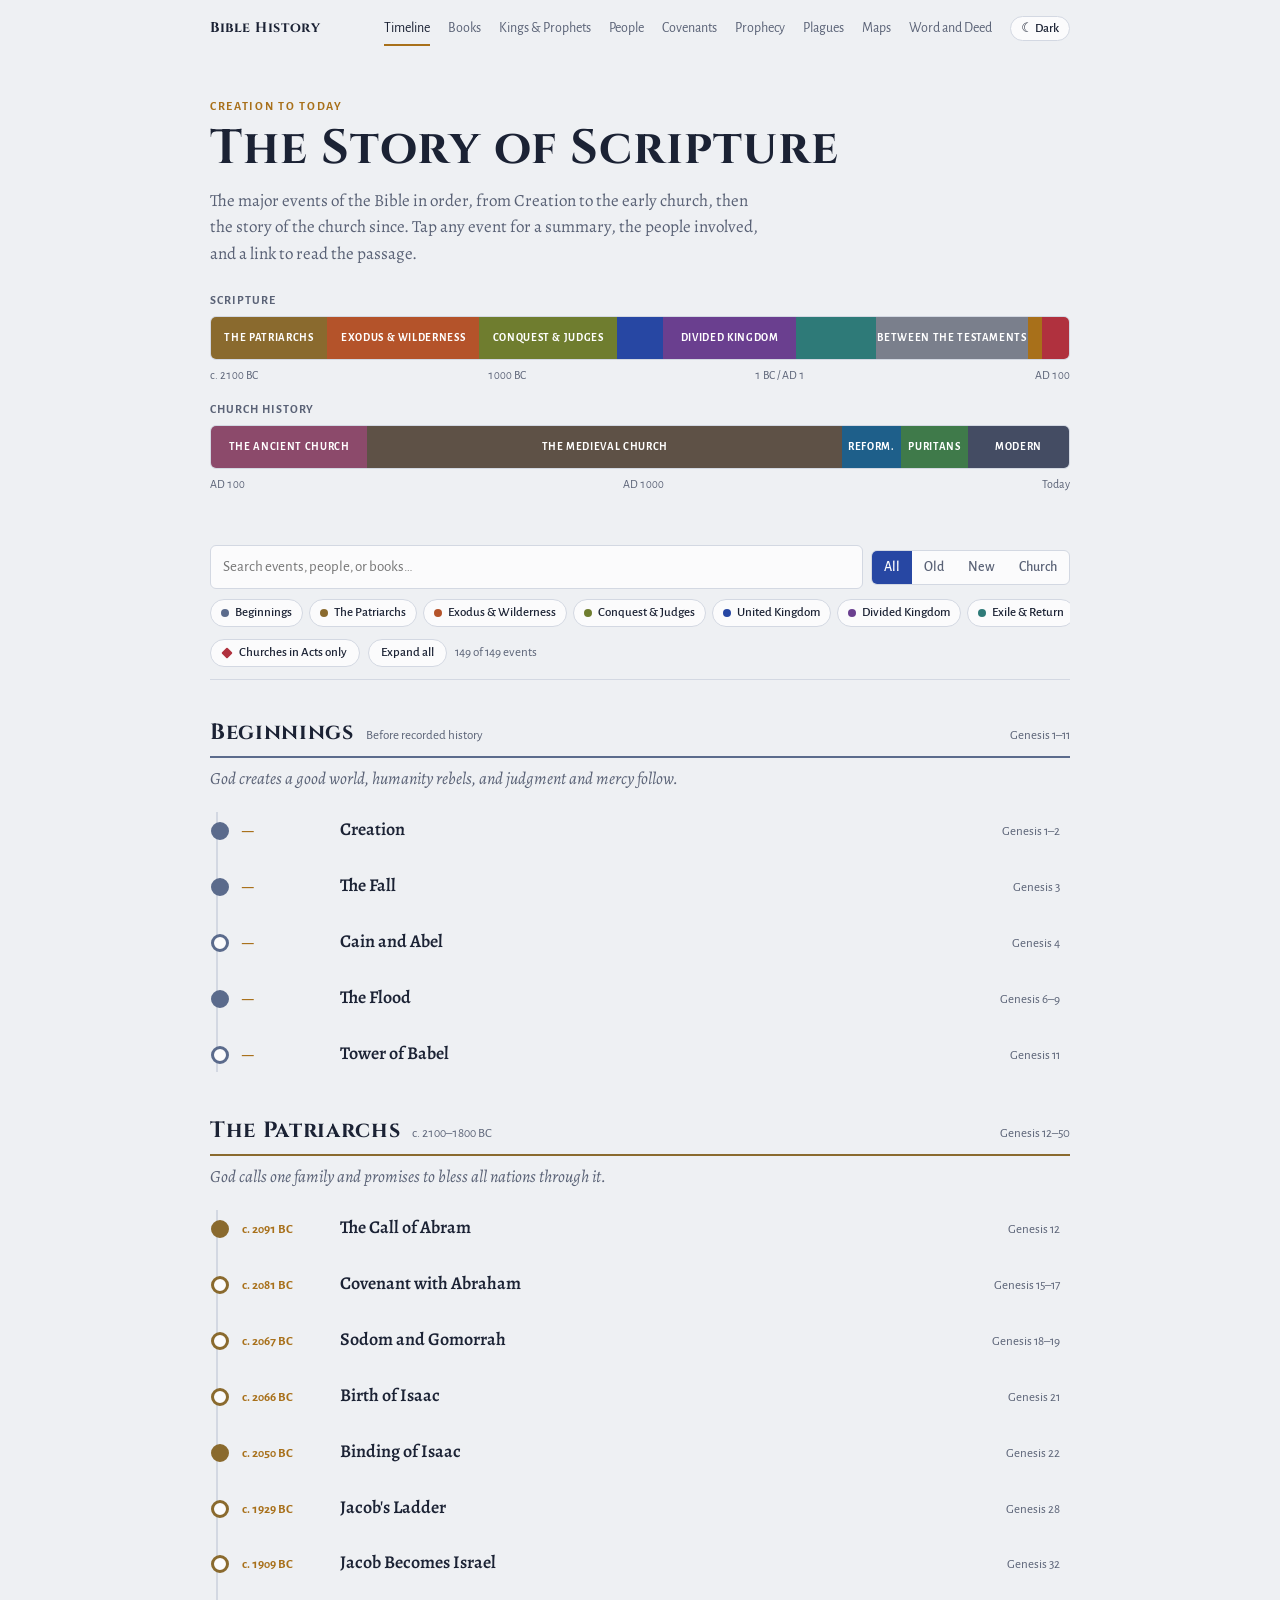
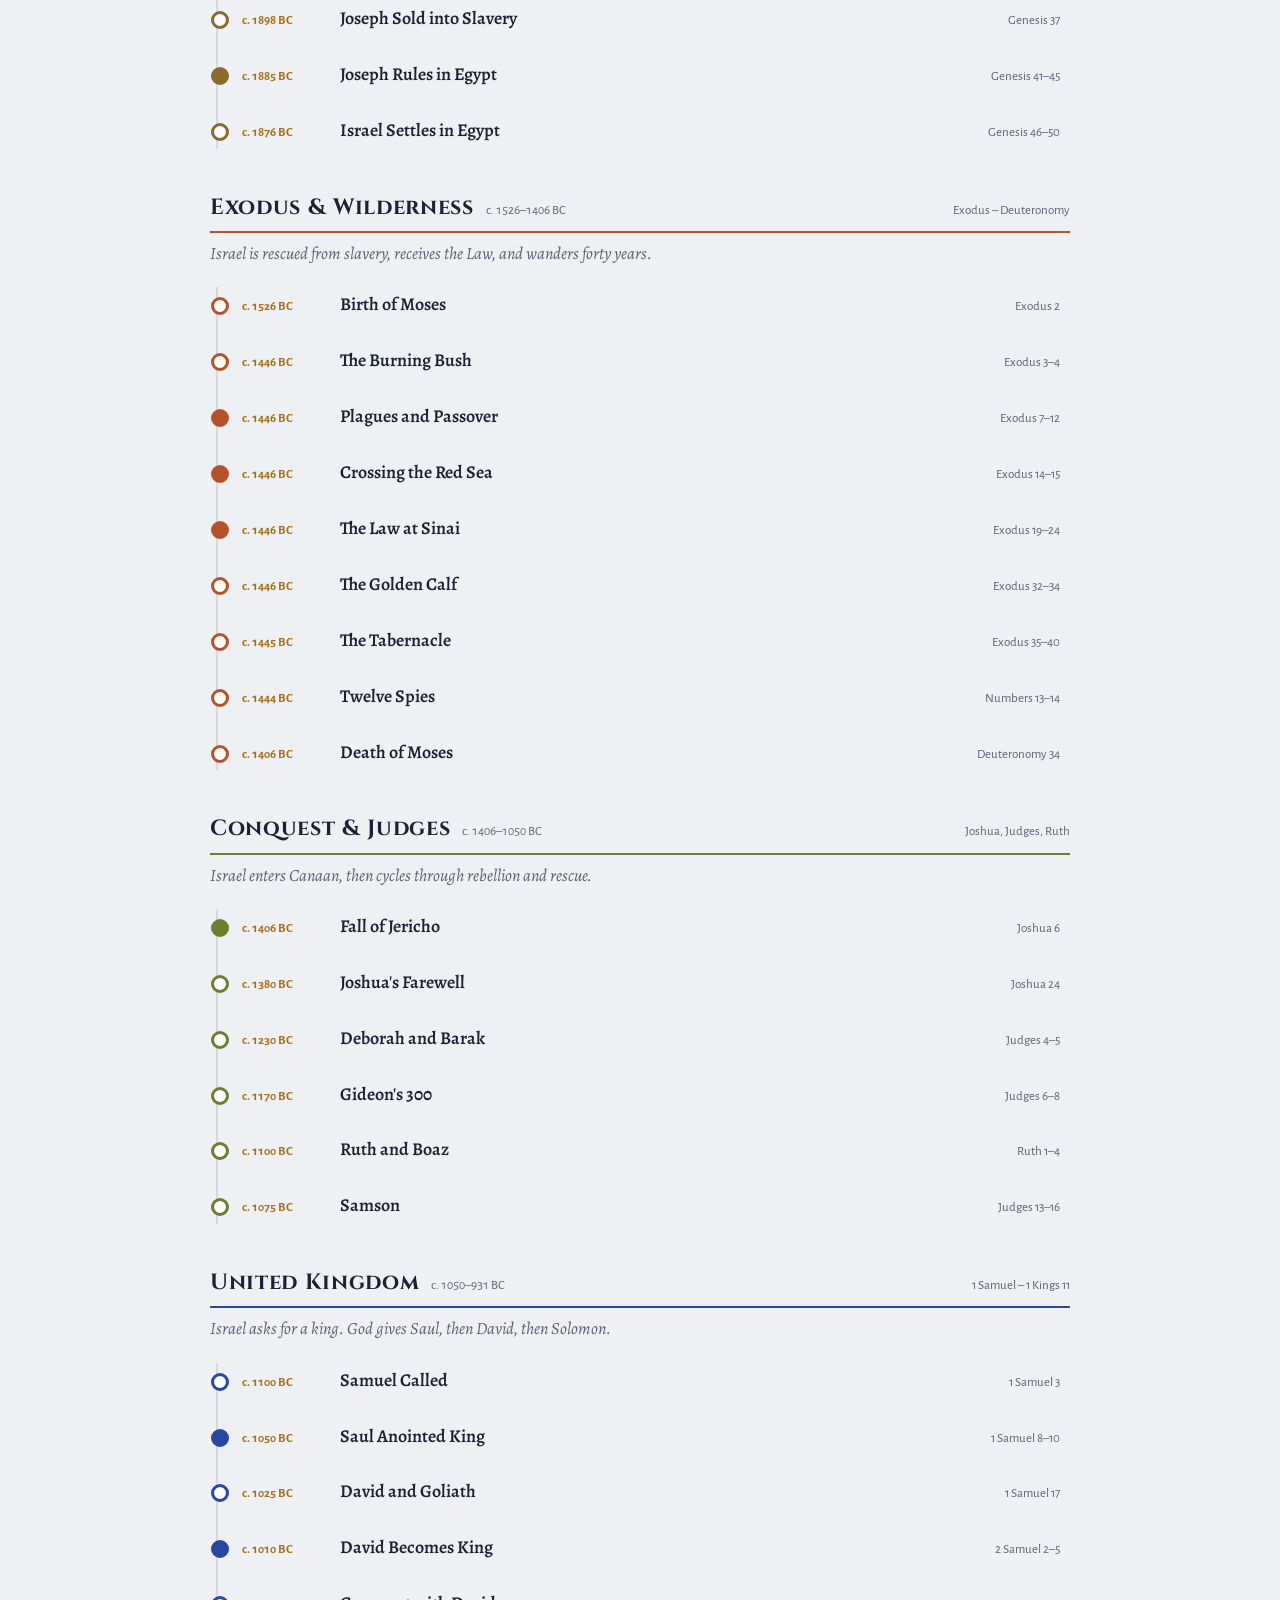
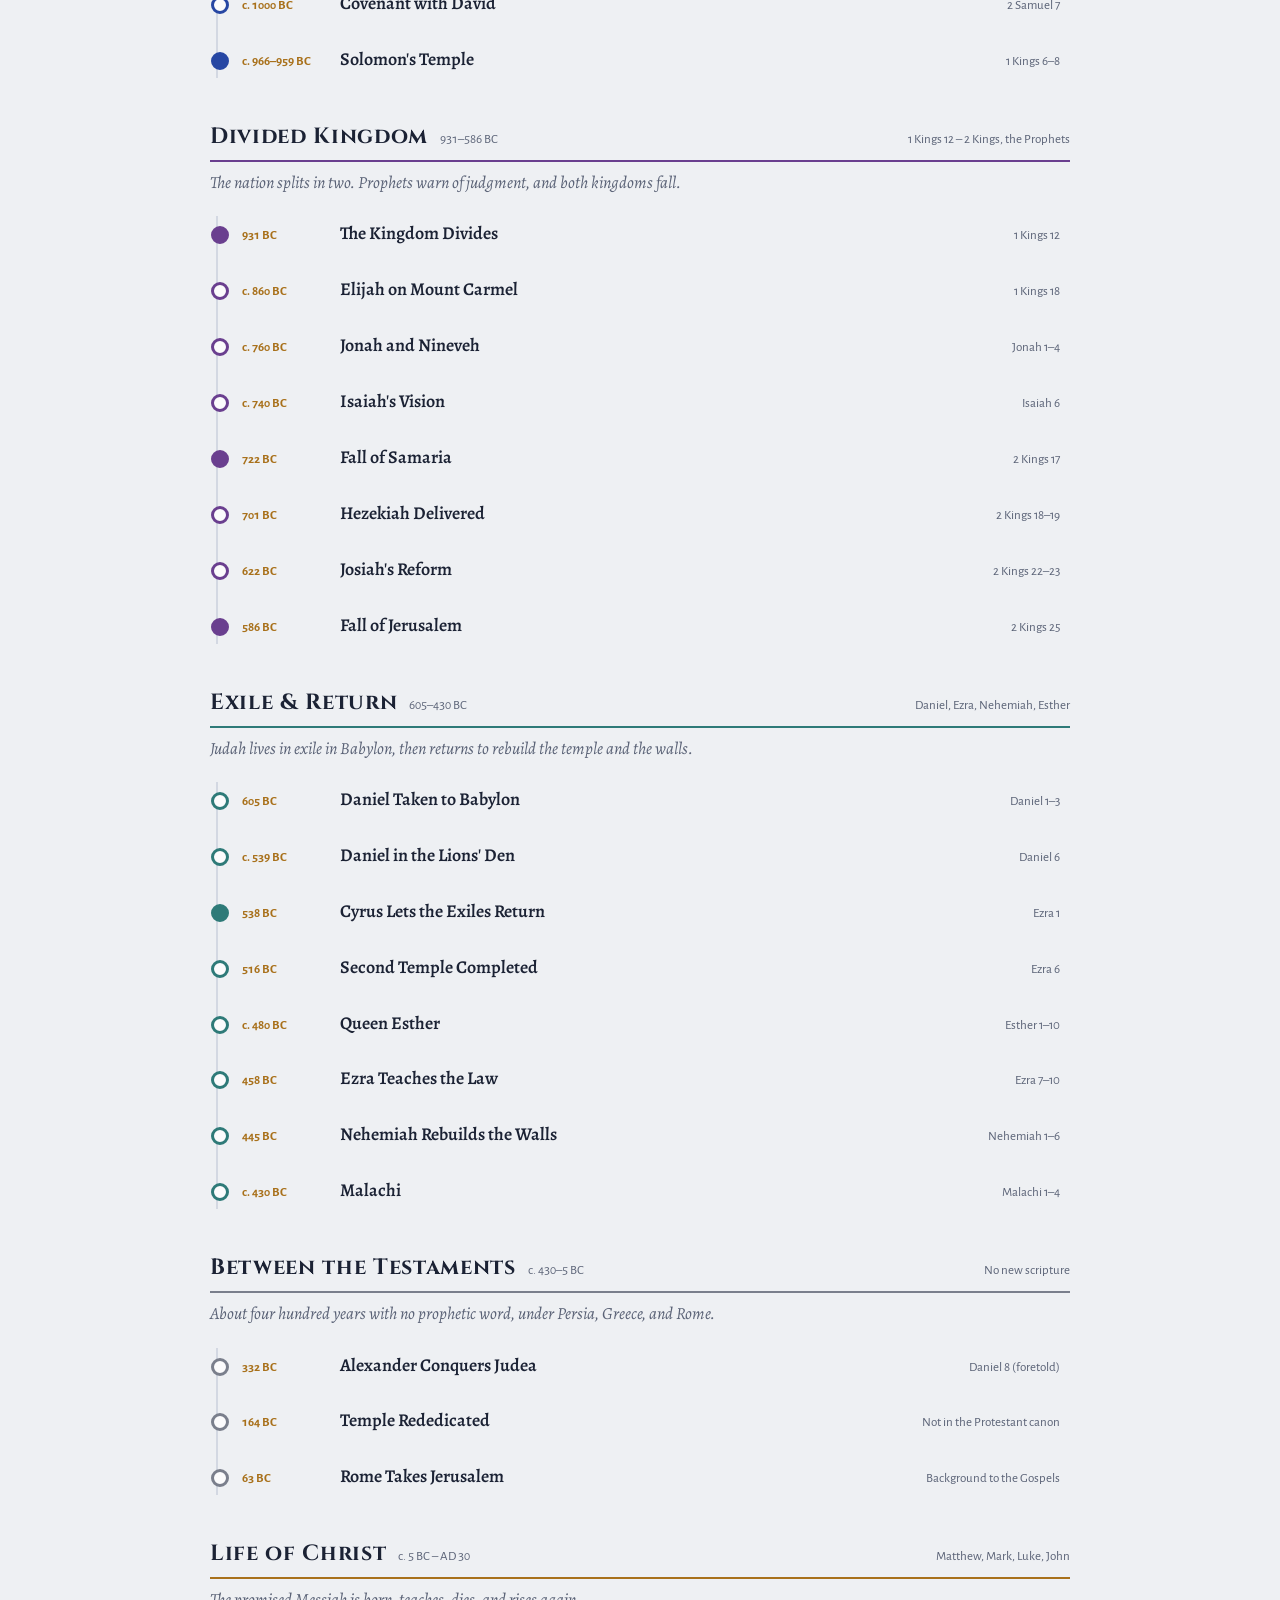
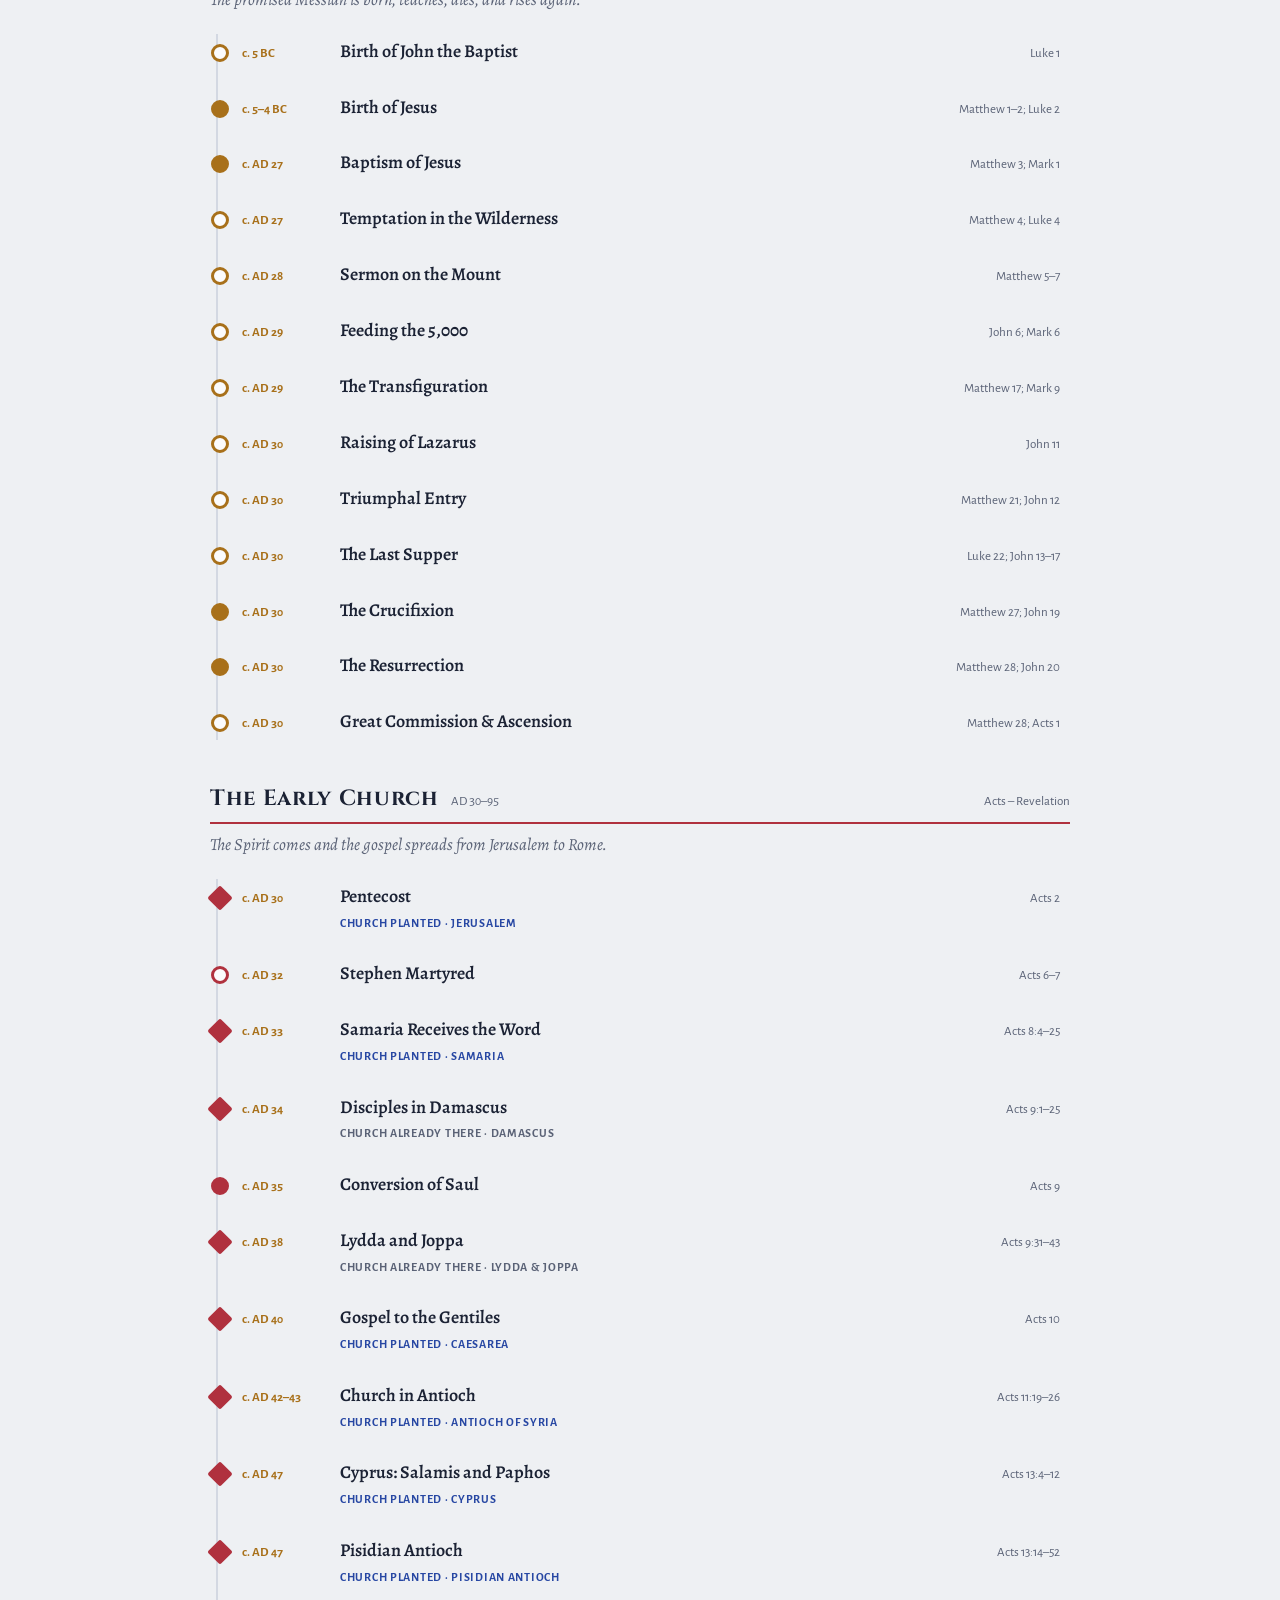
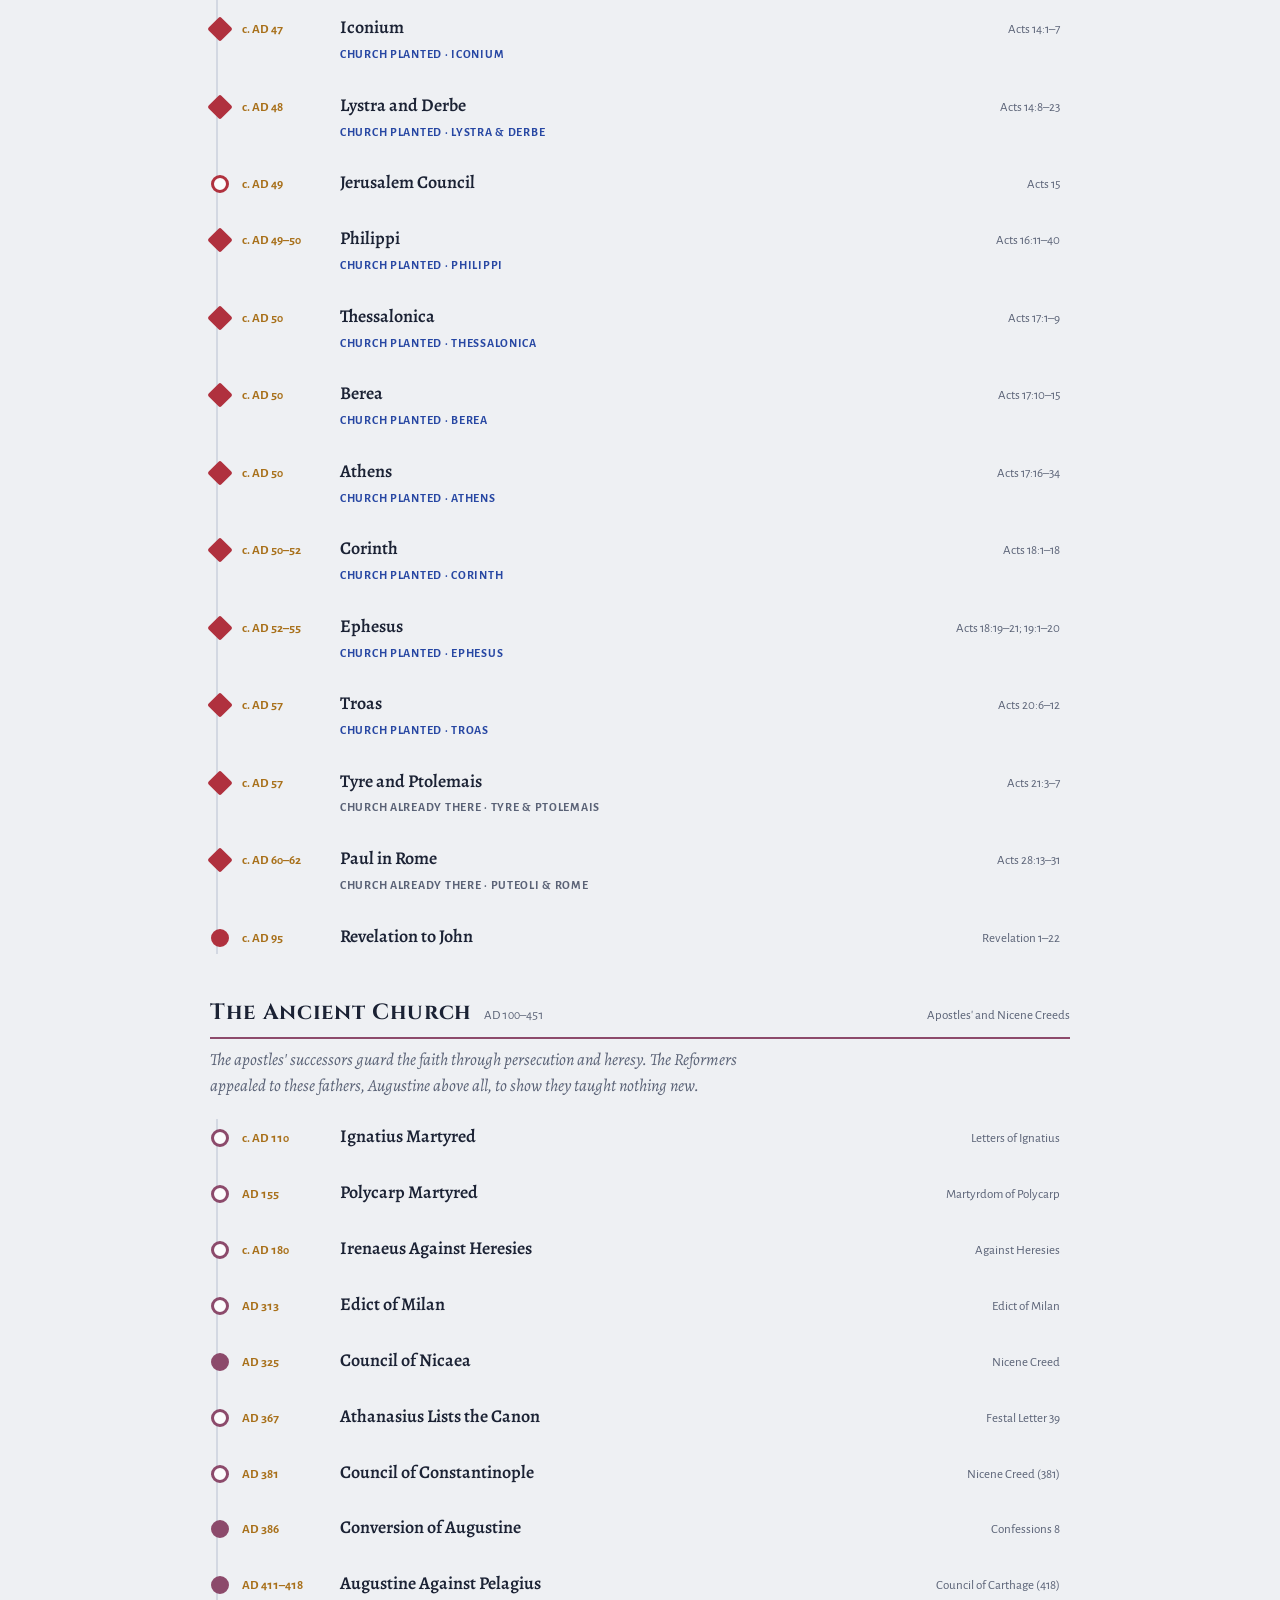
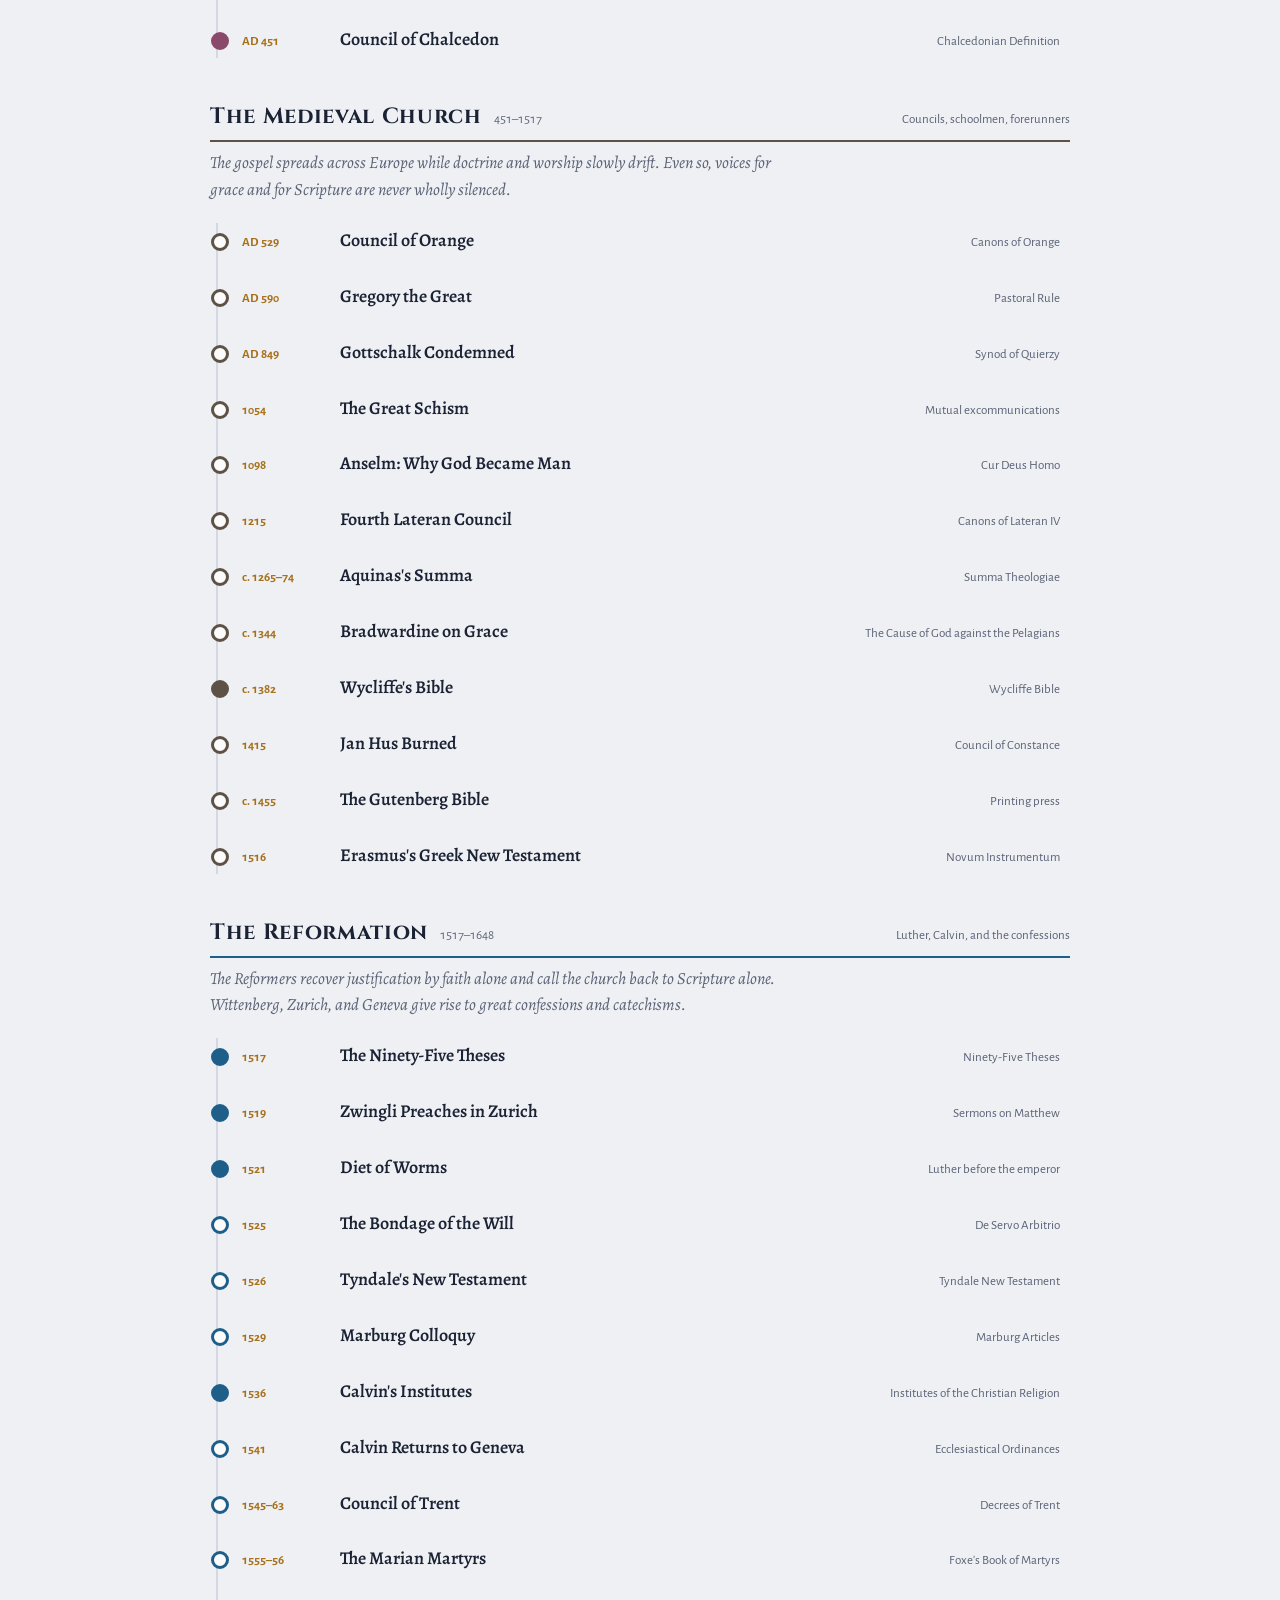
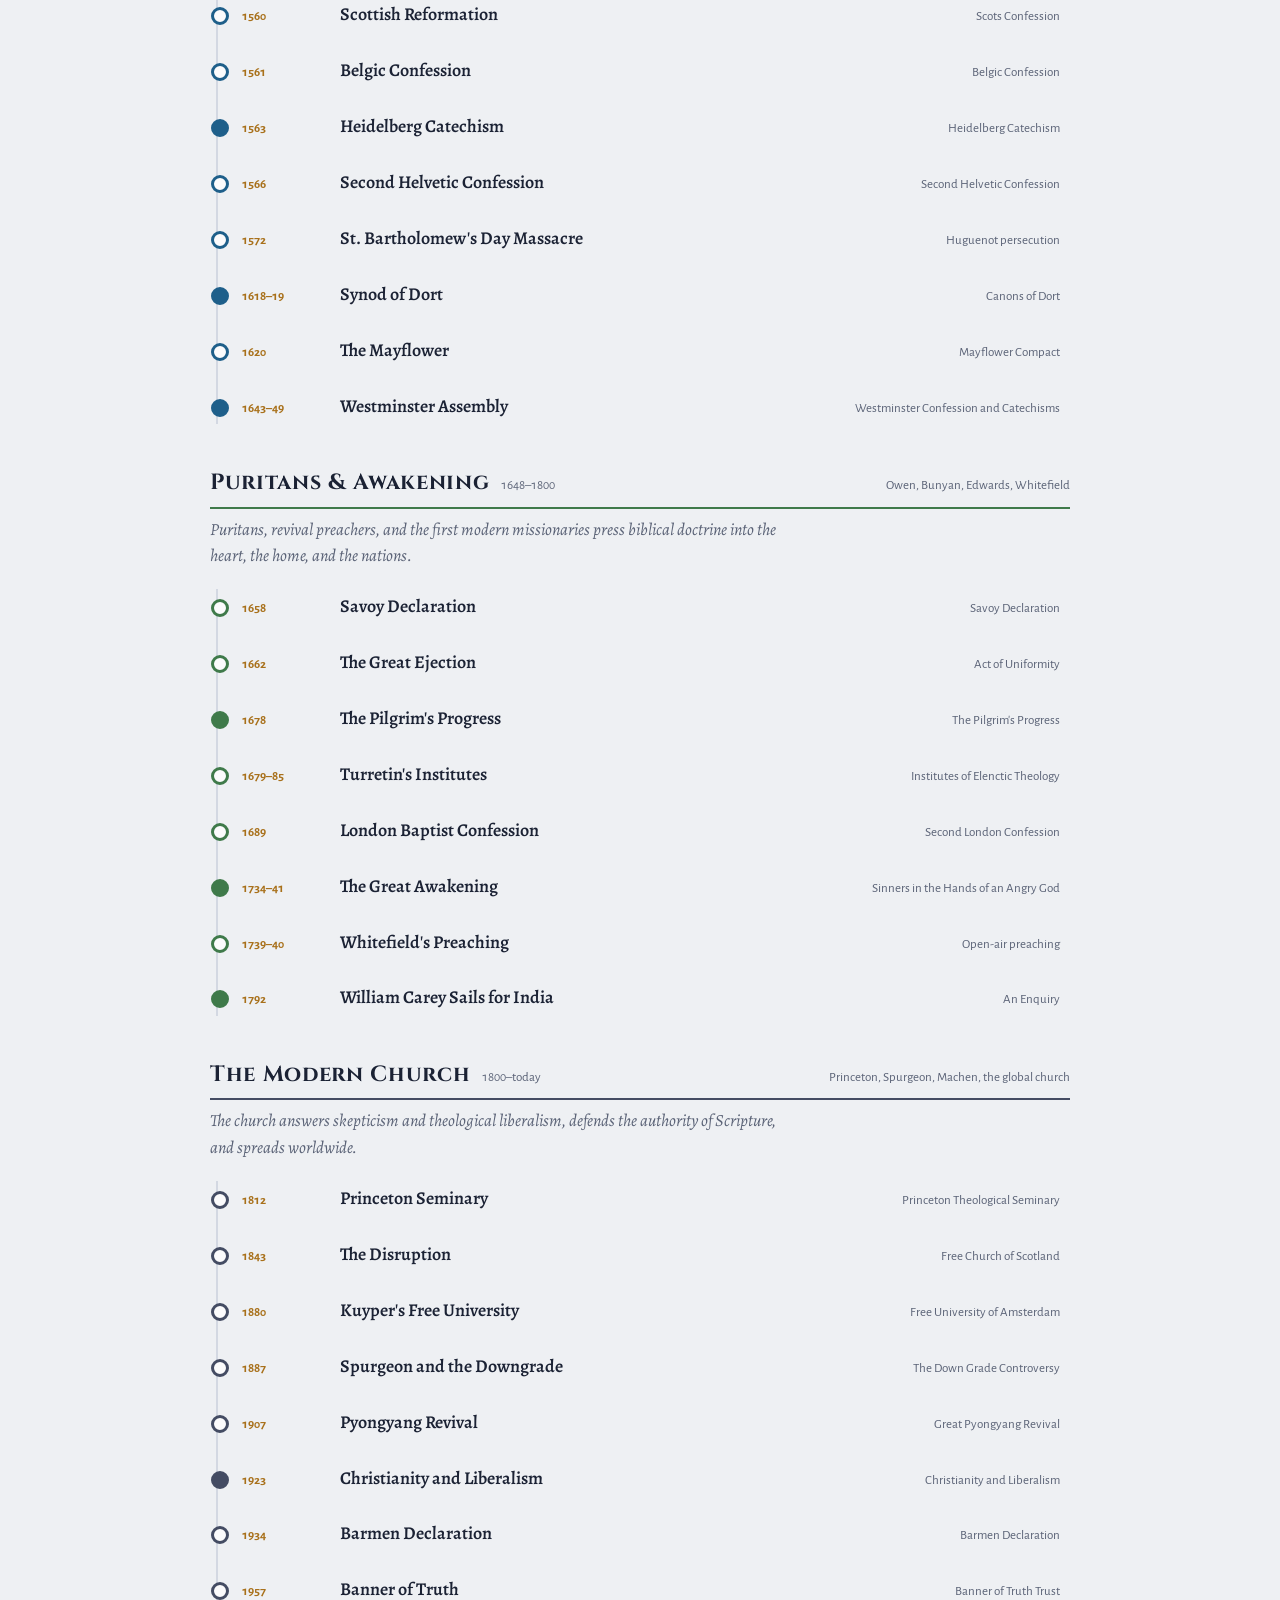
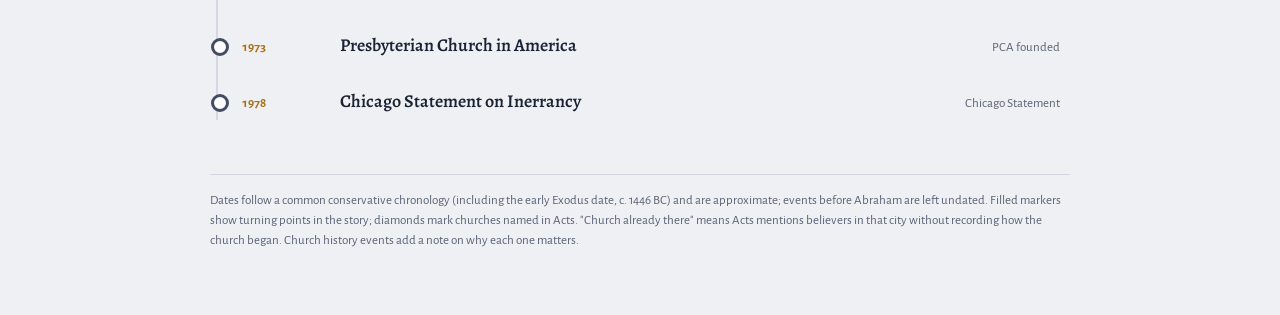
==== index.html @ 66c41532 "Add Plagues page The ten plagues of Egypt, with the sign of the staff before them and the sea after," ====
<!doctype html>
<html lang="en">
<head>
<meta charset="utf-8">
<meta name="viewport" content="width=device-width, initial-scale=1, viewport-fit=cover">
<style>html,body{margin:0}img{max-width:100%}[hidden]{display:none!important}</style>
<title>Bible Story Timeline</title>
<script>try{var t=localStorage.getItem("theme");if(t)document.documentElement.dataset.theme=t}catch(e){}</script>
<meta name="claude:viewport-fit-sides" content="cover">
<link rel="manifest" href="manifest.webmanifest">
<link rel="icon" href="favicon.svg" type="image/svg+xml">
<link rel="apple-touch-icon" href="icons/apple-touch-icon.png">
<meta name="theme-color" content="#eef0f3" media="(prefers-color-scheme: light)">
<meta name="theme-color" content="#10141f" media="(prefers-color-scheme: dark)">
<meta name="mobile-web-app-capable" content="yes">
<meta name="apple-mobile-web-app-capable" content="yes">
<meta name="apple-mobile-web-app-title" content="Bible History">
<script>if("serviceWorker" in navigator&&location.protocol.startsWith("http"))addEventListener("load",function(){navigator.serviceWorker.register("sw.js").catch(function(){})})</script>
<link rel="preconnect" href="https://fonts.googleapis.com">
<link rel="preconnect" href="https://fonts.gstatic.com" crossorigin>
<link rel="stylesheet" href="https://fonts.googleapis.com/css2?family=Cinzel:wght@500;700&family=Alegreya:ital,wght@0,400;0,600;1,400&family=Alegreya+Sans:wght@500;700&display=swap">
<style>
/* Layout: a single scripture "scroll" — era overview band on top, then a vertical spine of events grouped by era. Palette from illuminated manuscripts: lapis, ochre gold, vellum stone, ink. */
:root{
  --bg:#eef0f3; --surface:#fbfbfc; --ink:#1b2234; --muted:#5a6276; --line:#d3d8e2;
  --lapis:#2747a3; --lapis-soft:#dfe5f6; --ochre:#a8701a; --ochre-soft:#f5ead6;
  --display:"Cinzel","Trajan Pro",Georgia,serif;
  --body:"Alegreya",Georgia,"Times New Roman",serif;
  --ui:"Alegreya Sans","Segoe UI",system-ui,sans-serif;
}
@media (prefers-color-scheme:dark){:root:not([data-theme="light"]){
  --bg:#10141f; --surface:#181e2d; --ink:#e7e9f0; --muted:#9aa2b8; --line:#2c3449;
  --lapis:#8ea6f0; --lapis-soft:#22305a; --ochre:#e0ac55; --ochre-soft:#3a2d17; color-scheme:dark}}
:root[data-theme="dark"]{
  --bg:#10141f; --surface:#181e2d; --ink:#e7e9f0; --muted:#9aa2b8; --line:#2c3449;
  --lapis:#8ea6f0; --lapis-soft:#22305a; --ochre:#e0ac55; --ochre-soft:#3a2d17; color-scheme:dark}

*{box-sizing:border-box}
body{background:var(--bg);color:var(--ink);font-family:var(--body);font-size:17px;line-height:1.55;
  padding-left:max(16px,env(safe-area-inset-left,0px));padding-right:max(16px,env(safe-area-inset-right,0px));padding-block:0 64px}
.wrap{max-width:860px;margin:0 auto}
header{padding-block:40px 20px}
.eyebrow{font-family:var(--ui);font-size:12px;letter-spacing:.14em;text-transform:uppercase;color:var(--ochre);font-weight:700}
h1{font-family:var(--display);font-weight:700;font-size:clamp(30px,6vw,48px);line-height:1.1;margin:8px 0 12px;text-wrap:balance;letter-spacing:.02em}
.lede{color:var(--muted);max-width:62ch;margin:0}

/* overview band */
.overview{margin-top:24px}
.band{display:flex;height:44px;border-radius:6px;overflow:hidden;border:1px solid var(--line)}
.band button{border:0;padding:0;cursor:pointer;font-family:var(--ui);font-size:11px;font-weight:700;color:#fff;
  letter-spacing:.06em;text-transform:uppercase;white-space:nowrap;overflow:hidden;text-overflow:ellipsis;min-width:0;
  transition:filter .15s}
.band button:hover{filter:brightness(1.12)}
.band button:focus-visible{outline:3px solid var(--ochre);outline-offset:-3px}
.scale{display:flex;justify-content:space-between;font-family:var(--ui);font-size:12px;color:var(--muted);margin-top:6px;font-variant-numeric:tabular-nums}

/* controls */
.controls{position:sticky;top:calc(env(safe-area-inset-top,0px) + var(--navh,0px));z-index:5;background:var(--bg);padding-block:14px 12px;margin-top:18px;
  border-bottom:1px solid var(--line);display:flex;flex-direction:column;gap:10px}
body::before{content:"";position:fixed;inset:0 0 auto;height:env(safe-area-inset-top,0px);z-index:10;background:var(--bg)}
.row{display:flex;gap:8px;flex-wrap:wrap;align-items:center}
.search{flex:1 1 220px;min-width:0;font:inherit;font-family:var(--ui);font-size:15px;padding:9px 12px;border-radius:6px;
  border:1px solid var(--line);background:var(--surface);color:var(--ink)}
.search:focus-visible{outline:2px solid var(--lapis);outline-offset:1px}
.seg{display:flex;border:1px solid var(--line);border-radius:6px;overflow:hidden;background:var(--surface)}
.seg button{font-family:var(--ui);font-size:14px;font-weight:500;border:0;background:none;color:var(--muted);padding:8px 12px;cursor:pointer}
.seg button[aria-pressed="true"]{background:var(--lapis);color:var(--surface)}
.seg button:focus-visible{outline:2px solid var(--ochre);outline-offset:-2px}
.chips{display:flex;gap:6px;overflow-x:auto;padding-bottom:2px;scrollbar-width:thin}
.chip{flex:none;font-family:var(--ui);font-size:13px;font-weight:500;border:1px solid var(--line);background:var(--surface);color:var(--ink);
  padding:5px 10px;border-radius:999px;cursor:pointer;display:flex;gap:6px;align-items:center}
.chip .dot{width:8px;height:8px;border-radius:50%}
.chip[aria-pressed="true"]{border-color:var(--ink);background:var(--ink);color:var(--surface)}
.chip:focus-visible{outline:2px solid var(--ochre);outline-offset:2px}
.count{font-family:var(--ui);font-size:13px;color:var(--muted)}

/* timeline */
.era{margin-top:36px;scroll-margin-top:calc(170px + var(--navh,0px))}
.era-head{display:flex;gap:12px;align-items:baseline;flex-wrap:wrap;border-bottom:2px solid var(--era);padding-bottom:6px}
.era-head h2{font-family:var(--display);font-size:22px;margin:0;letter-spacing:.03em;color:var(--ink)}
.era-head .span{font-family:var(--ui);font-size:13px;color:var(--muted);font-variant-numeric:tabular-nums}
.era-head .books{font-family:var(--ui);font-size:13px;color:var(--muted);margin-left:auto}
.era-intro{color:var(--muted);font-style:italic;margin:8px 0 0;max-width:65ch}
ol.events{list-style:none;margin:14px 0 0;padding:0 0 0 22px;position:relative}
ol.events::before{content:"";position:absolute;left:6px;top:6px;bottom:6px;width:2px;background:var(--line)}
.ev{position:relative;margin-bottom:8px}
.ev::before{content:"";position:absolute;left:-21px;top:16px;width:12px;height:12px;border-radius:50%;background:var(--surface);border:3px solid var(--era)}
.ev.key::before{background:var(--era)}
.ev button.head{width:100%;text-align:left;display:grid;grid-template-columns:86px 1fr auto;gap:12px;align-items:baseline;
  background:none;border:0;padding:10px 10px;border-radius:6px;cursor:pointer;color:var(--ink);font:inherit}
.ev button.head:hover{background:var(--surface)}
.ev button.head:focus-visible{outline:2px solid var(--lapis)}
.date{font-family:var(--ui);font-size:13px;font-weight:700;color:var(--ochre);font-variant-numeric:tabular-nums;white-space:nowrap}
.title{font-weight:600;font-size:18px;min-width:0}
.ref{font-family:var(--ui);font-size:13px;color:var(--muted);white-space:nowrap}
.ev.open button.head{background:var(--surface)}
.detail{background:var(--surface);border-radius:0 0 6px 6px;padding:0 14px 14px 108px;margin-top:-6px}
.detail p{margin:0 0 10px;max-width:62ch}
.people{display:flex;flex-wrap:wrap;gap:6px;margin-bottom:10px}
.people span{font-family:var(--ui);font-size:12px;background:var(--lapis-soft);color:var(--ink);padding:2px 8px;border-radius:4px}
.detail a{font-family:var(--ui);font-size:14px;font-weight:700;color:var(--lapis);text-decoration:none}
.detail a:hover{text-decoration:underline}
.empty{margin-top:40px;color:var(--muted);text-align:center}
footer{margin-top:48px;font-family:var(--ui);font-size:13px;color:var(--muted);border-top:1px solid var(--line);padding-top:16px}
.ev.is-church::before{border-radius:2px;transform:rotate(45deg);background:var(--era)}
.plant{display:block;margin-top:3px;font-family:var(--ui);font-size:12px;font-weight:700;letter-spacing:.06em;text-transform:uppercase;color:var(--lapis)}
.plant.existing{color:var(--muted)}
.toggle{font-family:var(--ui);font-size:13px;font-weight:500;border:1px solid var(--line);background:var(--surface);color:var(--ink);
  padding:5px 12px;border-radius:999px;cursor:pointer;display:flex;gap:8px;align-items:center}
.toggle .diamond{width:8px;height:8px;background:#b0313e;transform:rotate(45deg);border-radius:1px}
.toggle[aria-pressed="true"]{background:var(--ink);color:var(--surface);border-color:var(--ink)}
.toggle:focus-visible{outline:2px solid var(--ochre);outline-offset:2px}
.sitenav{display:flex;flex-wrap:wrap;gap:4px 18px;align-items:baseline;padding-block:14px 0;font-family:var(--ui);font-size:14px}
.sitenav .home{font-family:var(--display);font-weight:700;letter-spacing:.04em;color:var(--ink);margin-right:auto}
.sitenav a{color:var(--muted);text-decoration:none;padding:4px 0;border-bottom:2px solid transparent}
.sitenav a:hover{color:var(--ink)}
.sitenav a[aria-current="page"]{color:var(--ink);border-bottom-color:var(--ochre)}
.sitenav{position:sticky;top:env(safe-area-inset-top,0px);z-index:8;background:var(--bg);padding-bottom:10px;border-bottom:1px solid transparent;transition:border-color .15s}
.sitenav.stuck{border-bottom-color:var(--line)}
.sitenav .ns{display:none}
.sitenav.fade{-webkit-mask-image:linear-gradient(90deg,#000 calc(100% - 36px),transparent);mask-image:linear-gradient(90deg,#000 calc(100% - 36px),transparent)}
@media (max-width:560px){
  /* Phones: site name, a Menu button that opens every page, and the theme toggle */
  .sitenav{flex-wrap:nowrap;gap:8px;align-items:center}
  .sitenav>a{display:none}
  .sitenav .home{font-size:15px}
  .sitenav .menu-btn{display:inline-flex}
  .sitenav .theme-btn .tl{display:none}
  .sitenav .theme-btn{flex:none}
}
.menu-btn{display:none;align-items:center;gap:6px;font:inherit;font-size:13px;font-weight:700;border:1px solid var(--line);background:var(--surface);color:var(--ink);padding:4px 12px;border-radius:999px;cursor:pointer}
.menu-btn[aria-expanded="true"]{background:var(--ink);color:var(--surface);border-color:var(--ink)}
.menu-btn:focus-visible{outline:2px solid var(--lapis);outline-offset:2px}
.site-menu{position:absolute;left:0;right:0;top:100%;margin-top:6px;background:var(--surface);border:1px solid var(--line);border-radius:10px;box-shadow:0 12px 32px rgba(0,0,0,.18);padding:6px;display:grid;gap:2px;max-height:calc(100vh - 90px);overflow:auto;white-space:normal}
.site-menu a{display:block;border:0;padding:9px 12px;border-radius:8px;color:var(--ink);text-decoration:none}
.site-menu a b{display:block;font-size:15px}
.site-menu a span{display:block;font-size:12.5px;color:var(--muted);font-weight:500}
.site-menu a:hover,.site-menu a:focus-visible{background:var(--bg);outline:none}
.site-menu a[aria-current="page"]{background:var(--lapis-soft)}
.site-menu a[aria-current="page"] b::after{content:" · you are here";font-size:12px;font-weight:500;color:var(--muted)}
.sitenav a:focus-visible{outline:2px solid var(--lapis);outline-offset:2px}
.xlinks{display:flex;flex-direction:column;gap:2px;margin:4px 0 10px;font-family:var(--ui);font-size:14px}
.xlinks .lbl{font-size:12px;font-weight:700;letter-spacing:.08em;text-transform:uppercase;color:var(--muted)}
.ev{scroll-margin-top:calc(190px + var(--navh,0px))}
.ev.flash>button.head{background:var(--ochre-soft)}
mark{background:var(--ochre-soft);color:inherit;padding:0 2px;border-radius:2px}
.theme-btn{font-family:var(--ui);font-size:13px;font-weight:500;border:1px solid var(--line);background:var(--surface);color:var(--ink);padding:3px 10px;border-radius:999px;cursor:pointer}
.theme-btn:focus-visible{outline:2px solid var(--lapis);outline-offset:2px}
.theme-btn:hover{border-color:var(--muted)}
.now{font-family:var(--ui);font-size:13px;font-weight:700;color:var(--ink);display:flex;gap:6px;align-items:center;margin-left:auto}
.now .dot{width:8px;height:8px;border-radius:50%}
.empty p{margin:0 0 10px}
.empty .toggle{display:inline-flex}
.band-lbl{font-family:var(--ui);font-size:12px;font-weight:700;letter-spacing:.08em;text-transform:uppercase;color:var(--muted);margin:0 0 6px}
.band-lbl+.band{margin-top:0}
.scale+.band-lbl{margin-top:16px}
.lens{border-left:3px solid var(--era);padding-left:10px}
.lens .lbl,.keytext .lbl{display:block;font-family:var(--ui);font-size:12px;font-weight:700;letter-spacing:.08em;text-transform:uppercase;color:var(--muted)}
.keytext{margin:0 0 10px}

@media (max-width:560px){
  .ev button.head{grid-template-columns:1fr;gap:2px}
  .ref{white-space:normal}
  .detail{padding:0 12px 12px 10px}
  .era-head .books{margin-left:0;width:100%}
  .era{scroll-margin-top:calc(200px + var(--navh,0px))}
}
@media (prefers-reduced-motion:reduce){*{transition:none!important;scroll-behavior:auto!important}}
</style>
</head>
<body>

<div class="wrap">
<nav class="sitenav" aria-label="Site"><span class="home">Bible History</span><a href="index.html" aria-current="page">Timeline</a><a href="books.html">Books</a><a href="kings.html">Kings<span class="nl"> &amp; Prophets</span></a><a href="people.html">People</a><a href="covenants.html">Covenants</a><a href="prophecy.html">Prophecy</a><a href="plagues.html">Plagues</a><a href="maps.html">Maps</a><a href="word-and-deed.html">Word<span class="nl"> and</span><span class="ns"> &amp;</span> Deed</a><button type="button" class="menu-btn" id="menuBtn" aria-expanded="false" aria-controls="siteMenu"><span aria-hidden="true">☰</span> Menu</button><button type="button" class="theme-btn" id="themeBtn"></button><div class="site-menu" id="siteMenu" hidden></div></nav>
<header>
  <div class="eyebrow">Creation to today</div>
  <h1>The Story of Scripture</h1>
  <p class="lede">The major events of the Bible in order, from Creation to the early church, then the story of the church since. Tap any event for a summary, the people involved, and a link to read the passage.</p>

  <div class="overview" aria-label="Eras at a glance">
    <p class="band-lbl">Scripture</p>
    <div class="band" id="band"></div>
    <div class="scale"><span>c. 2100 BC</span><span>1000 BC</span><span>1 BC / AD 1</span><span>AD 100</span></div>
    <p class="band-lbl">Church history</p>
    <div class="band" id="bandCH"></div>
    <div class="scale"><span>AD 100</span><span>AD 1000</span><span>Today</span></div>
  </div>
</header>

<div class="controls">
  <div class="row">
    <input id="q" class="search" type="search" placeholder="Search events, people, or books…" aria-label="Search events">
    <div class="seg" role="group" aria-label="Section">
      <button type="button" data-t="all" aria-pressed="true">All</button>
      <button type="button" data-t="OT" aria-pressed="false">Old</button>
      <button type="button" data-t="NT" aria-pressed="false">New</button>
      <button type="button" data-t="CH" aria-pressed="false">Church</button>
    </div>
  </div>
  <div class="chips" id="chips" role="group" aria-label="Jump to era"></div>
  <div class="row">
    <button type="button" class="toggle" id="churchToggle" aria-pressed="false"><span class="diamond" aria-hidden="true"></span>Churches in Acts only</button>
    <button type="button" class="toggle" id="expandBtn">Expand all</button>
    <span class="count" id="count"></span>
    <span class="now" id="now" hidden></span>
  </div>
</div>

<main id="timeline"></main>
<div class="empty" id="empty" hidden><p>No events match these filters.</p><button type="button" class="toggle" id="clearBtn">Clear search and filters</button></div>

<footer>Dates follow a common conservative chronology (including the early Exodus date, c. 1446 BC) and are approximate; events before Abraham are left undated. Filled markers show turning points in the story; diamonds mark churches named in Acts. "Church already there" means Acts mentions believers in that city without recording how the church began. Church history events add a note on why each one matters.</footer>
</div>

<script>
const ERAS=[
 {id:"primeval",name:"Beginnings",t:"OT",span:"Before recorded history",books:"Genesis 1–11",color:"#5b6b8c",from:null,to:null,
  intro:"God creates a good world, humanity rebels, and judgment and mercy follow."},
 {id:"patriarchs",name:"The Patriarchs",t:"OT",span:"c. 2100–1800 BC",books:"Genesis 12–50",color:"#8a6a2e",from:-2100,to:-1800,
  intro:"God calls one family and promises to bless all nations through it."},
 {id:"exodus",name:"Exodus & Wilderness",t:"OT",span:"c. 1526–1406 BC",books:"Exodus – Deuteronomy",color:"#b4532a",from:-1800,to:-1406,
  intro:"Israel is rescued from slavery, receives the Law, and wanders forty years."},
 {id:"judges",name:"Conquest & Judges",t:"OT",span:"c. 1406–1050 BC",books:"Joshua, Judges, Ruth",color:"#6f7d2f",from:-1406,to:-1050,
  intro:"Israel enters Canaan, then cycles through rebellion and rescue."},
 {id:"kingdom",name:"United Kingdom",t:"OT",span:"c. 1050–931 BC",books:"1 Samuel – 1 Kings 11",color:"#2747a3",from:-1050,to:-931,
  intro:"Israel asks for a king. God gives Saul, then David, then Solomon."},
 {id:"divided",name:"Divided Kingdom",t:"OT",span:"931–586 BC",books:"1 Kings 12 – 2 Kings, the Prophets",color:"#6a3f8f",from:-931,to:-586,
  intro:"The nation splits in two. Prophets warn of judgment, and both kingdoms fall."},
 {id:"exile",name:"Exile & Return",t:"OT",span:"605–430 BC",books:"Daniel, Ezra, Nehemiah, Esther",color:"#2e7a78",from:-605,to:-400,
  intro:"Judah lives in exile in Babylon, then returns to rebuild the temple and the walls."},
 {id:"silent",name:"Between the Testaments",t:"between",span:"c. 430–5 BC",books:"No new scripture",color:"#7a7f8c",from:-400,to:-5,
  intro:"About four hundred years with no prophetic word, under Persia, Greece, and Rome."},
 {id:"christ",name:"Life of Christ",t:"NT",span:"c. 5 BC – AD 30",books:"Matthew, Mark, Luke, John",color:"#a8701a",from:-5,to:30,
  intro:"The promised Messiah is born, teaches, dies, and rises again."},
 {id:"church",name:"The Early Church",t:"NT",span:"AD 30–95",books:"Acts – Revelation",color:"#b0313e",from:30,to:100,
  intro:"The Spirit comes and the gospel spreads from Jerusalem to Rome."},
 {id:"ancient",name:"The Ancient Church",t:"CH",span:"AD 100–451",books:"Apostles' and Nicene Creeds",color:"#8c4a6b",from:100,to:451,
  intro:"The apostles' successors guard the faith through persecution and heresy. The Reformers appealed to these fathers, Augustine above all, to show they taught nothing new."},
 {id:"medieval",name:"The Medieval Church",t:"CH",span:"451–1517",books:"Councils, schoolmen, forerunners",color:"#5e5146",from:451,to:1517,
  intro:"The gospel spreads across Europe while doctrine and worship slowly drift. Even so, voices for grace and for Scripture are never wholly silenced."},
 {id:"reformation",name:"The Reformation",t:"CH",span:"1517–1648",books:"Luther, Calvin, and the confessions",color:"#1e5f8a",short:"Reform.",from:1517,to:1648,
  intro:"The Reformers recover justification by faith alone and call the church back to Scripture alone. Wittenberg, Zurich, and Geneva give rise to great confessions and catechisms."},
 {id:"puritan",name:"Puritans & Awakening",t:"CH",span:"1648–1800",books:"Owen, Bunyan, Edwards, Whitefield",color:"#3f7a4a",short:"Puritans",from:1648,to:1800,
  intro:"Puritans, revival preachers, and the first modern missionaries press biblical doctrine into the heart, the home, and the nations."},
 {id:"modern",name:"The Modern Church",t:"CH",span:"1800–today",books:"Princeton, Spurgeon, Machen, the global church",color:"#444c63",short:"Modern",from:1800,to:2026,
  intro:"The church answers skepticism and theological liberalism, defends the authority of Scripture, and spreads worldwide."}
];

const BIB=[
 ["primeval","—","Creation","Genesis 1–2","God creates the heavens and the earth in six days and rests on the seventh. Humanity is made in His image and placed in the garden of Eden.",["Adam","Eve"],1],
 ["primeval","—","The Fall","Genesis 3","Tempted by the serpent, Adam and Eve eat the forbidden fruit. Sin and death enter the world, yet God promises an offspring who will crush the serpent.",["Adam","Eve"],1],
 ["primeval","—","Cain and Abel","Genesis 4","Cain kills his brother Abel out of jealousy, the first murder. Sin spreads quickly through the human family.",["Cain","Abel"]],
 ["primeval","—","The Flood","Genesis 6–9","God judges a violent world with a flood but saves Noah, his family, and the animals in the ark, then sets the rainbow as a sign of His covenant.",["Noah"],1],
 ["primeval","—","Tower of Babel","Genesis 11","Humanity unites to build a tower to make a name for itself. God confuses their language and scatters the nations.",[]],

 ["patriarchs","c. 2091 BC","The Call of Abram","Genesis 12","God tells Abram to leave Ur and Haran for a land He will show him, promising to make him a great nation and bless all families of the earth through him.",["Abram","Sarai","Lot"],1],
 ["patriarchs","c. 2081 BC","Covenant with Abraham","Genesis 15–17","God makes a covenant promising descendants as many as the stars and the land of Canaan. Abram believes, and it is counted to him as righteousness.",["Abraham"]],
 ["patriarchs","c. 2067 BC","Sodom and Gomorrah","Genesis 18–19","Abraham pleads for the cities, but they are destroyed for their wickedness. Lot and his daughters are rescued.",["Abraham","Lot"]],
 ["patriarchs","c. 2066 BC","Birth of Isaac","Genesis 21","In their old age, Abraham and Sarah have the promised son, Isaac, just as God said.",["Abraham","Sarah","Isaac"]],
 ["patriarchs","c. 2050 BC","Binding of Isaac","Genesis 22","God tests Abraham by asking him to offer Isaac on Mount Moriah, then provides a ram in his place.",["Abraham","Isaac"],1],
 ["patriarchs","c. 1929 BC","Jacob's Ladder","Genesis 28","Fleeing Esau, Jacob dreams of a stairway to heaven. God repeats the promises made to Abraham.",["Jacob","Esau"]],
 ["patriarchs","c. 1909 BC","Jacob Becomes Israel","Genesis 32","Jacob wrestles through the night and is renamed Israel. His twelve sons become the twelve tribes.",["Jacob"]],
 ["patriarchs","c. 1898 BC","Joseph Sold into Slavery","Genesis 37","Jealous of their father's favorite, Joseph's brothers sell him to traders bound for Egypt.",["Joseph","Judah","Reuben"]],
 ["patriarchs","c. 1885 BC","Joseph Rules in Egypt","Genesis 41–45","After prison, Joseph interprets Pharaoh's dreams and rises to second in command, saving many from famine and forgiving his brothers.",["Joseph","Pharaoh"],1],
 ["patriarchs","c. 1876 BC","Israel Settles in Egypt","Genesis 46–50","Jacob's family, seventy people, moves to Goshen in Egypt, where they grow into a great people.",["Jacob","Joseph"]],

 ["exodus","c. 1526 BC","Birth of Moses","Exodus 2","Hidden from Pharaoh's order to kill Hebrew boys, Moses is drawn from the Nile and raised in the palace.",["Moses","Miriam","Pharaoh's daughter"]],
 ["exodus","c. 1446 BC","The Burning Bush","Exodus 3–4","God speaks to Moses from a burning bush, reveals His name, I AM, and sends him to bring Israel out of Egypt.",["Moses","Aaron"]],
 ["exodus","c. 1446 BC","Plagues and Passover","Exodus 7–12","Ten plagues strike Egypt. On the night of the first Passover, the blood of a lamb protects Israel's homes from death.",["Moses","Pharaoh"],1],
 ["exodus","c. 1446 BC","Crossing the Red Sea","Exodus 14–15","God parts the sea so Israel crosses on dry ground, then the waters close over Pharaoh's army.",["Moses","Miriam"],1],
 ["exodus","c. 1446 BC","The Law at Sinai","Exodus 19–24","At Mount Sinai God gives the Ten Commandments and makes a covenant with Israel as His people.",["Moses"],1],
 ["exodus","c. 1446 BC","The Golden Calf","Exodus 32–34","While Moses is on the mountain, the people worship a golden calf. Moses intercedes and the covenant is renewed.",["Moses","Aaron"]],
 ["exodus","c. 1445 BC","The Tabernacle","Exodus 35–40","Israel builds the portable tabernacle, and God's glory fills it as He dwells among His people.",["Moses","Bezalel"]],
 ["exodus","c. 1444 BC","Twelve Spies","Numbers 13–14","Ten spies bring a fearful report about Canaan. Because the people refuse to trust God, they wander forty years.",["Joshua","Caleb"]],
 ["exodus","c. 1406 BC","Death of Moses","Deuteronomy 34","Moses views the promised land from Mount Nebo and dies. Joshua takes his place.",["Moses","Joshua"]],

 ["judges","c. 1406 BC","Fall of Jericho","Joshua 6","Israel crosses the Jordan and marches around Jericho for seven days until its walls fall. Rahab and her family are spared.",["Joshua","Rahab"],1],
 ["judges","c. 1380 BC","Joshua's Farewell","Joshua 24","Joshua challenges Israel to choose whom they will serve: \"as for me and my house, we will serve the Lord.\"",["Joshua"]],
 ["judges","c. 1230 BC","Deborah and Barak","Judges 4–5","The prophetess and judge Deborah leads Israel to victory over the Canaanite general Sisera.",["Deborah","Barak","Jael"]],
 ["judges","c. 1170 BC","Gideon's 300","Judges 6–8","With an army cut to 300, Gideon defeats the Midianites using trumpets, jars, and torches.",["Gideon"]],
 ["judges","c. 1100 BC","Ruth and Boaz","Ruth 1–4","The Moabite widow Ruth stays loyal to Naomi and marries Boaz, becoming the great-grandmother of King David.",["Ruth","Naomi","Boaz"]],
 ["judges","c. 1075 BC","Samson","Judges 13–16","Gifted with great strength, Samson fights the Philistines but is betrayed by Delilah, and dies bringing down their temple.",["Samson","Delilah"]],

 ["kingdom","c. 1100 BC","Samuel Called","1 Samuel 3","The boy Samuel hears God's voice in the night and grows up to be prophet and the last judge of Israel.",["Samuel","Eli","Hannah"]],
 ["kingdom","c. 1050 BC","Saul Anointed King","1 Samuel 8–10","Israel demands a king like the nations. Samuel anoints Saul as the first king.",["Saul","Samuel"],1],
 ["kingdom","c. 1025 BC","David and Goliath","1 Samuel 17","The shepherd David defeats the Philistine champion Goliath with a sling and a stone, trusting the Lord.",["David","Goliath","Saul"]],
 ["kingdom","c. 1010 BC","David Becomes King","2 Samuel 2–5","After Saul's death David reigns, captures Jerusalem, and makes it his capital.",["David"],1],
 ["kingdom","c. 1000 BC","Covenant with David","2 Samuel 7","God promises David a house and a throne that will last forever, pointing to the Messiah.",["David","Nathan"]],
 ["kingdom","c. 966–959 BC","Solomon's Temple","1 Kings 6–8","King Solomon builds the temple in Jerusalem, and God's glory fills it at its dedication.",["Solomon"],1],

 ["divided","931 BC","The Kingdom Divides","1 Kings 12","Solomon's son Rehoboam refuses to lighten the people's burden. Ten tribes form Israel in the north; Judah remains in the south.",["Rehoboam","Jeroboam"],1],
 ["divided","c. 860 BC","Elijah on Mount Carmel","1 Kings 18","Elijah challenges 450 prophets of Baal. God answers with fire from heaven.",["Elijah","Ahab","Jezebel"]],
 ["divided","c. 760 BC","Jonah and Nineveh","Jonah 1–4","After running from God and being swallowed by a great fish, Jonah preaches in Nineveh and the city repents.",["Jonah"]],
 ["divided","c. 740 BC","Isaiah's Vision","Isaiah 6","Isaiah sees the Lord high and lifted up and is sent as a prophet. He foretells the suffering servant and a virgin-born king.",["Isaiah","Uzziah"]],
 ["divided","722 BC","Fall of Samaria","2 Kings 17","Assyria conquers the northern kingdom of Israel and scatters its people.",["Hoshea"],1],
 ["divided","701 BC","Hezekiah Delivered","2 Kings 18–19","Sennacherib of Assyria besieges Jerusalem. Hezekiah prays, and the Assyrian army is struck down.",["Hezekiah","Isaiah","Sennacherib"]],
 ["divided","622 BC","Josiah's Reform","2 Kings 22–23","The Book of the Law is found in the temple. King Josiah tears down idols and renews the covenant.",["Josiah","Hilkiah"]],
 ["divided","586 BC","Fall of Jerusalem","2 Kings 25","Babylon destroys Jerusalem and the temple and carries Judah into exile, as Jeremiah warned.",["Zedekiah","Nebuchadnezzar","Jeremiah"],1],

 ["exile","605 BC","Daniel Taken to Babylon","Daniel 1–3","Daniel and his friends serve in Babylon's court, refusing to compromise. Three friends survive the fiery furnace.",["Daniel","Shadrach","Meshach","Abednego"]],
 ["exile","c. 539 BC","Daniel in the Lions' Den","Daniel 6","Under the Persians, Daniel keeps praying despite a royal ban and is protected in the lions' den.",["Daniel","Darius"]],
 ["exile","538 BC","Cyrus Lets the Exiles Return","Ezra 1","Cyrus of Persia decrees that the Jews may return home and rebuild the temple.",["Cyrus","Zerubbabel"],1],
 ["exile","516 BC","Second Temple Completed","Ezra 6","Encouraged by Haggai and Zechariah, the returned exiles finish rebuilding the temple.",["Zerubbabel","Haggai","Zechariah"]],
 ["exile","c. 480 BC","Queen Esther","Esther 1–10","Esther risks her life before the Persian king to save her people from Haman's plot. Purim remembers the rescue.",["Esther","Mordecai","Haman"]],
 ["exile","458 BC","Ezra Teaches the Law","Ezra 7–10","The scribe Ezra returns to Jerusalem to teach God's Law and call the people back to faithfulness.",["Ezra"]],
 ["exile","445 BC","Nehemiah Rebuilds the Walls","Nehemiah 1–6","Nehemiah leads the rebuilding of Jerusalem's walls in 52 days despite opposition.",["Nehemiah"]],
 ["exile","c. 430 BC","Malachi","Malachi 1–4","The last Old Testament prophet calls for renewed faithfulness and foretells a messenger who will prepare the way of the Lord.",["Malachi"]],

 ["silent","332 BC","Alexander Conquers Judea","Daniel 8 (foretold)","Alexander the Great takes the region, and Greek language and culture spread. The Hebrew scriptures are later translated into Greek (the Septuagint).",["Alexander"]],
 ["silent","164 BC","Temple Rededicated","Not in the Protestant canon","After the Maccabean revolt against Antiochus IV, the temple is cleansed and rededicated, remembered at Hanukkah (John 10:22).",["Judas Maccabeus"]],
 ["silent","63 BC","Rome Takes Jerusalem","Background to the Gospels","Pompey brings Judea under Roman rule. Herod the Great later rules as king under Rome.",["Pompey","Herod"]],

 ["christ","c. 5 BC","Birth of John the Baptist","Luke 1","The angel Gabriel announces to Zechariah that his wife Elizabeth will bear a son to prepare the way for the Lord.",["Zechariah","Elizabeth","John"]],
 ["christ","c. 5–4 BC","Birth of Jesus","Matthew 1–2; Luke 2","Jesus is born to the virgin Mary in Bethlehem. Shepherds and wise men come to worship Him.",["Jesus","Mary","Joseph"],1],
 ["christ","c. AD 27","Baptism of Jesus","Matthew 3; Mark 1","John baptizes Jesus in the Jordan. The Spirit descends and the Father declares, \"This is my beloved Son.\"",["Jesus","John the Baptist"],1],
 ["christ","c. AD 27","Temptation in the Wilderness","Matthew 4; Luke 4","Jesus fasts forty days and resists Satan's temptations by quoting scripture.",["Jesus"]],
 ["christ","c. AD 28","Sermon on the Mount","Matthew 5–7","Jesus teaches the Beatitudes, the Lord's Prayer, and the way of life in God's kingdom.",["Jesus","The Twelve"]],
 ["christ","c. AD 29","Feeding the 5,000","John 6; Mark 6","Jesus feeds a crowd of thousands with five loaves and two fish, then calls Himself the bread of life.",["Jesus","Andrew","Philip"]],
 ["christ","c. AD 29","The Transfiguration","Matthew 17; Mark 9","On a mountain, Jesus shines with glory and speaks with Moses and Elijah before Peter, James, and John.",["Jesus","Peter","James","John"]],
 ["christ","c. AD 30","Raising of Lazarus","John 11","Jesus calls Lazarus out of the tomb after four days: \"I am the resurrection and the life.\"",["Jesus","Lazarus","Mary","Martha"]],
 ["christ","c. AD 30","Triumphal Entry","Matthew 21; John 12","Jesus rides into Jerusalem on a donkey as crowds wave palm branches and shout \"Hosanna.\"",["Jesus"]],
 ["christ","c. AD 30","The Last Supper","Luke 22; John 13–17","At Passover Jesus washes His disciples' feet and gives the bread and cup as signs of the new covenant.",["Jesus","The Twelve","Judas"]],
 ["christ","c. AD 30","The Crucifixion","Matthew 27; John 19","Betrayed and condemned, Jesus is crucified at Golgotha, bearing the sins of the world.",["Jesus","Pilate","Mary"],1],
 ["christ","c. AD 30","The Resurrection","Matthew 28; John 20","On the third day the tomb is empty. Jesus appears to Mary Magdalene, the disciples, and many others.",["Jesus","Mary Magdalene","Thomas"],1],
 ["christ","c. AD 30","Great Commission & Ascension","Matthew 28; Acts 1","Jesus sends His disciples to make disciples of all nations, then ascends into heaven.",["Jesus","The Eleven"]],

 ["church","c. AD 30","Pentecost","Acts 2","The Holy Spirit comes on the disciples. Peter preaches and about 3,000 believe and are baptized. The church in Jerusalem begins, devoted to teaching, fellowship, the breaking of bread, and prayer.",["Peter","The Twelve"],1,"Jerusalem"],
 ["church","c. AD 32","Stephen Martyred","Acts 6–7","Stephen, a deacon, is stoned for his testimony. Persecution scatters the church beyond Jerusalem.",["Stephen","Saul"]],
 ["church","c. AD 33","Samaria Receives the Word","Acts 8:4–25","Philip preaches Christ in Samaria and many are baptized. Peter and John come down, and the Samaritan believers receive the Holy Spirit.",["Philip","Peter","John","Simon"],0,"Samaria"],
 ["church","c. AD 34","Disciples in Damascus","Acts 9:1–25","Saul travels to arrest believers already living in Damascus. After his conversion, Ananias baptizes him and the disciples there help him escape over the wall.",["Ananias","Saul"],0,"Damascus",1],
 ["church","c. AD 35","Conversion of Saul","Acts 9","On the road to Damascus, the persecutor Saul meets the risen Jesus and becomes the apostle Paul.",["Saul/Paul","Ananias"],1],
 ["church","c. AD 38","Lydda and Joppa","Acts 9:31–43","The church grows across Judea, Galilee, and Samaria. Peter visits the saints at Lydda, heals Aeneas, and raises Tabitha (Dorcas) at Joppa.",["Peter","Aeneas","Tabitha"],0,"Lydda & Joppa",1],
 ["church","c. AD 40","Gospel to the Gentiles","Acts 10","Peter preaches to the Roman centurion Cornelius, and the Spirit falls on Gentile believers in his household.",["Peter","Cornelius"],0,"Caesarea"],
 ["church","c. AD 42–43","Church in Antioch","Acts 11:19–26","Believers scattered by persecution preach to Greeks in Antioch of Syria. Barnabas and Saul teach there a year, and the disciples are first called Christians. Antioch later sends out Paul's missions.",["Barnabas","Saul"],1,"Antioch of Syria"],
 ["church","c. AD 47","Cyprus: Salamis and Paphos","Acts 13:4–12","On Paul's first journey, he and Barnabas preach across Cyprus. At Paphos the proconsul Sergius Paulus believes.",["Paul","Barnabas","John Mark","Sergius Paulus"],0,"Cyprus"],
 ["church","c. AD 47","Pisidian Antioch","Acts 13:14–52","Paul preaches in the synagogue, then turns to the Gentiles. The word spreads through the region before persecution drives them out.",["Paul","Barnabas"],0,"Pisidian Antioch"],
 ["church","c. AD 47","Iconium","Acts 14:1–7","A great number of Jews and Greeks believe, but the city divides and a plot to stone the apostles forces them to flee.",["Paul","Barnabas"],0,"Iconium"],
 ["church","c. AD 48","Lystra and Derbe","Acts 14:8–23","Paul heals a lame man at Lystra and is later stoned and left for dead. Many believe in Derbe. On the way back, Paul and Barnabas appoint elders in every church.",["Paul","Barnabas"],0,"Lystra & Derbe"],
 ["church","c. AD 49","Jerusalem Council","Acts 15","Church leaders agree that Gentiles are saved by grace through faith without keeping the law of Moses.",["James","Peter","Paul"]],
 ["church","c. AD 49–50","Philippi","Acts 16:11–40","On Paul's second journey, a vision calls him to Macedonia. Lydia and her household believe, and later the Philippian jailer. This is the first church in Europe.",["Paul","Silas","Lydia","Timothy"],1,"Philippi"],
 ["church","c. AD 50","Thessalonica","Acts 17:1–9","Over three Sabbaths Paul reasons from the scriptures. Some Jews, many God-fearing Greeks, and leading women believe before a mob drives Paul out.",["Paul","Silas","Jason"],0,"Thessalonica"],
 ["church","c. AD 50","Berea","Acts 17:10–15","The Bereans receive the word eagerly and examine the scriptures daily to see if these things are so. Many believe.",["Paul","Silas","Timothy"],0,"Berea"],
 ["church","c. AD 50","Athens","Acts 17:16–34","Paul speaks at the Areopagus about the unknown god. A few believe, including Dionysius and a woman named Damaris.",["Paul","Dionysius","Damaris"],0,"Athens"],
 ["church","c. AD 50–52","Corinth","Acts 18:1–18","Paul stays eighteen months, working with Priscilla and Aquila. Crispus the synagogue ruler and many Corinthians believe and are baptized.",["Paul","Priscilla","Aquila","Crispus"],1,"Corinth"],
 ["church","c. AD 52–55","Ephesus","Acts 18:19–21; 19:1–20","After a brief first visit, Paul returns on his third journey and teaches for about three years. The word spreads through all of Asia, and new believers burn their magic books.",["Paul","Apollos","Priscilla","Aquila"],1,"Ephesus"],
 ["church","c. AD 57","Troas","Acts 20:6–12","Paul meets with the believers on the first day of the week to break bread. Eutychus falls from a window during the long sermon and is raised.",["Paul","Eutychus"],0,"Troas"],
 ["church","c. AD 57","Tyre and Ptolemais","Acts 21:3–7","Heading to Jerusalem, Paul stays a week with the disciples at Tyre, who pray with him on the beach, then greets the believers at Ptolemais.",["Paul","Luke"],0,"Tyre & Ptolemais",1],
 ["church","c. AD 60–62","Paul in Rome","Acts 28:13–31","Believers at Puteoli and Rome come out to meet Paul. He preaches the kingdom of God openly while under house arrest for two years.",["Paul","Luke"],0,"Puteoli & Rome",1],
 ["church","c. AD 95","Revelation to John","Revelation 1–22","Exiled on Patmos, John receives visions of the risen Christ, His final victory, and the new heaven and new earth.",["John"],1]
];

// Church history: [era, date, title, source, summary, why it matters, people, key turning point, key text]
const CH=[
 ["ancient","c. AD 110","Ignatius Martyred","Letters of Ignatius","On his way to die in Rome, Ignatius of Antioch writes seven letters urging the churches to stay united under their overseers and to hold that Christ truly came in the flesh.","An early witness that the church confessed Jesus as both God and man from the start, against those who said His body only seemed real.",["Ignatius"],0,"1 John 4:1–3"],
 ["ancient","AD 155","Polycarp Martyred","Martyrdom of Polycarp","Polycarp, bishop of Smyrna and a disciple of John, refuses to curse Christ: \"Eighty-six years I have served Him, and He has done me no wrong.\" He is burned at the stake.","The letter to Smyrna told that church to be faithful unto death. His courage set the pattern for the martyrs who followed, down to the Reformation.",["Polycarp"],0,"Revelation 2:8–11"],
 ["ancient","c. AD 180","Irenaeus Against Heresies","Against Heresies","Irenaeus of Lyon refutes the Gnostics, who claimed secret knowledge, by pointing to the public teaching of the apostles and summing up the faith in a \"rule of faith.\"","Against secret tradition he appeals to what the apostles taught openly. The Reformers held that this apostolic teaching now comes to us in Scripture, the only infallible rule.",["Irenaeus"]],
 ["ancient","AD 313","Edict of Milan","Edict of Milan","Emperor Constantine and Licinius grant Christians freedom of worship. Persecution ends and the church begins to receive imperial favor.","Freedom brought growth, and also a long entanglement of church and state. Christ, not any emperor, is King and Head of the church.",["Constantine"]],
 ["ancient","AD 325","Council of Nicaea","Nicene Creed","Against Arius, who taught that the Son was a created being, the council confesses Christ as \"true God from true God, of one substance with the Father.\"","The creed is received because it says what Scripture says. Councils can err; they are judged by the Word, never the other way around.",["Athanasius","Arius","Constantine"],1,"John 1:1–18"],
 ["ancient","AD 367","Athanasius Lists the Canon","Festal Letter 39","Athanasius of Alexandria lists the twenty-seven books of the New Testament, the earliest list exactly matching ours, and calls them \"the springs of salvation.\"","The church recognized the canon rather than created it. Scripture's authority rests on God, its author, not on the church's approval.",["Athanasius"],0,"2 Timothy 3:14–17"],
 ["ancient","AD 381","Council of Constantinople","Nicene Creed (381)","The council affirms the full deity of the Holy Spirit, \"the Lord and giver of life,\" and completes the Nicene Creed as it is still recited today.","With Nicaea it fixes the doctrine of the Trinity the church still confesses: one God in three persons, equal in power and glory.",["Gregory of Nazianzus","Gregory of Nyssa","Basil"],0,"Matthew 28:19"],
 ["ancient","AD 386","Conversion of Augustine","Confessions 8","In a garden in Milan, Augustine hears a child's voice say \"take up and read.\" He opens to Romans 13 and puts his trust in Christ. He becomes bishop of Hippo in Africa.","Augustine taught that grace does not merely help a willing sinner but makes the unwilling willing. The Reformers, Calvin above all, quoted him more than any other church father.",["Augustine","Monica","Ambrose"],1,"Romans 13:13–14"],
 ["ancient","AD 411–418","Augustine Against Pelagius","Council of Carthage (418)","The monk Pelagius denies original sin and teaches that people can obey God without His inward grace. Augustine answers him, and the Council of Carthage condemns his teaching.","The Reformers saw their own struggle as the same one: does salvation rest on God's grace alone, or finally on the human will?",["Augustine","Pelagius"],1,"Ephesians 2:1–10"],
 ["ancient","AD 451","Council of Chalcedon","Chalcedonian Definition","The council confesses Christ as one person in two natures, truly God and truly man, \"without confusion, without change, without division, without separation.\"","Only one who is truly God and truly man can be our mediator: human, to bear our sin in our place, and God, to bear it fully and overcome death.",["Leo the Great"],1,"Philippians 2:5–11"],

 ["medieval","AD 529","Council of Orange","Canons of Orange","A regional council condemns semi-Pelagianism, the idea that people take the first step toward God. It teaches that even the beginning of faith is God's gift.","Orange shows that grace alone was once the church's official teaching. Its canons were largely forgotten until they were rediscovered in the 1500s.",["Caesarius of Arles"],0,"John 6:44"],
 ["medieval","AD 590","Gregory the Great","Pastoral Rule","Gregory becomes bishop of Rome, writes a classic on pastoral care, and sends missionaries to the English in 597.","A mixed legacy: real zeal for missions and pastoral care, alongside a growing claim of papal authority that the Reformers would reject.",["Gregory the Great","Augustine of Canterbury"]],
 ["medieval","AD 849","Gottschalk Condemned","Synod of Quierzy","The Saxon monk Gottschalk teaches, following Augustine, that God predestines both the elect and the reprobate. He is flogged and imprisoned for life.","Archbishop James Ussher, who later wrote his history, saw him as a medieval witness to Augustine's doctrine of predestination.",["Gottschalk","Hincmar"],0,"Romans 9:10–24"],
 ["medieval","1054","The Great Schism","Mutual excommunications","The churches of Rome and Constantinople excommunicate each other over papal authority and the filioque, splitting East from West.","The papacy's claim to rule the whole church helped divide East from West, and it would stand at the center of the Reformation too.",["Leo IX","Michael Cerularius"]],
 ["medieval","1098","Anselm: Why God Became Man","Cur Deus Homo","Anselm of Canterbury argues that only one who is both God and man can make satisfaction for sin, because the debt is ours and only God can pay it.","The Reformers built on Anselm and sharpened satisfaction into penal substitution: Christ bears the very penalty our sin deserves.",["Anselm"],0,"Isaiah 53:4–6"],
 ["medieval","1215","Fourth Lateran Council","Canons of Lateran IV","The council defines transubstantiation, that the bread and wine become Christ's body and blood, and requires yearly confession to a priest.","The Reformers rejected transubstantiation. Christ's body is in heaven, yet believers truly feed on Him by the Spirit through faith.",["Innocent III"]],
 ["medieval","c. 1265–74","Aquinas's Summa","Summa Theologiae","Thomas Aquinas writes the great synthesis of medieval theology, drawing on Aristotle to set out the whole of Christian doctrine.","Protestant theologians after the Reformation used his methods and much of his doctrine of God, while rejecting his teaching on merit, purgatory, and the sacraments.",["Thomas Aquinas"]],
 ["medieval","c. 1344","Bradwardine on Grace","The Cause of God against the Pelagians","Thomas Bradwardine, later archbishop of Canterbury, warns that \"almost the whole world\" has gone after Pelagius, and defends God's sovereign grace.","A forerunner of the Reformation's teaching on grace, writing nearly two centuries before Luther.",["Thomas Bradwardine"]],
 ["medieval","c. 1382","Wycliffe's Bible","Wycliffe Bible","John Wycliffe of Oxford teaches that Scripture is the church's highest authority and inspires the first complete English Bible. His followers, the Lollards, carry it across England.","Called \"the morning star of the Reformation\" for putting Scripture above popes and councils and into the language of the people.",["John Wycliffe"],1,"Psalm 119:105"],
 ["medieval","1415","Jan Hus Burned","Council of Constance","The Czech preacher Jan Hus, who took up Wycliffe's ideas, is promised safe conduct to the Council of Constance, then condemned and burned.","A century later, Luther said, \"We are all Hussites without knowing it.\"",["Jan Hus"]],
 ["medieval","c. 1455","The Gutenberg Bible","Printing press","Johannes Gutenberg prints the Latin Bible with movable type at Mainz.","Printing let the Reformers' Bibles, catechisms, and books spread faster than anyone could suppress them.",["Johannes Gutenberg"]],
 ["medieval","1516","Erasmus's Greek New Testament","Novum Instrumentum","Erasmus publishes the first printed Greek New Testament, with a fresh Latin translation and notes. \"Back to the sources\" becomes the scholars' cry.","Luther translated from it. It showed that Jesus' command was \"repent,\" a change of heart, not the Vulgate's \"do penance.\"",["Erasmus"],0,"Matthew 4:17"],

 ["reformation","1517","The Ninety-Five Theses","Ninety-Five Theses","Angered by the sale of indulgences, Martin Luther posts ninety-five theses for debate at Wittenberg. The first: the whole life of believers should be one of repentance.","The spark of the Reformation. Luther's discovery that \"the righteous shall live by faith\" speaks of a righteousness God gives, not one we earn, opened the gospel again.",["Martin Luther","Johann Tetzel"],1,"Romans 1:16–17"],
 ["reformation","1519","Zwingli Preaches in Zurich","Sermons on Matthew","Ulrich Zwingli begins preaching straight through Matthew in Zurich's Great Minster. The city council later reforms worship by the Word.","The start of the Swiss Reformation, which spread through Geneva to Scotland, the Netherlands, and beyond, and a return to preaching through whole books of the Bible.",["Ulrich Zwingli"],1,"Matthew 1:1"],
 ["reformation","1521","Diet of Worms","Luther before the emperor","Ordered by Emperor Charles V to recant, Luther refuses: \"My conscience is captive to the Word of God.\" He is outlawed, then hidden at the Wartburg, where he translates the New Testament into German.","Sola Scriptura made public: conscience is bound by the Word of God, not by popes or councils, which have often erred.",["Martin Luther","Charles V"],1,"Acts 5:29"],
 ["reformation","1525","The Bondage of the Will","De Servo Arbitrio","Luther answers Erasmus: fallen people are free to sin but cannot turn to God unless He frees them. He thanks Erasmus for going to the heart of the matter.","Luther is right: by nature we are dead in sin and cannot turn to God, so faith itself is God's gift.",["Martin Luther","Erasmus"],0,"John 8:34–36"],
 ["reformation","1526","Tyndale's New Testament","Tyndale New Testament","William Tyndale's English New Testament, translated from the Greek, is smuggled into England. In 1536 he is strangled and burned, praying \"Lord, open the King of England's eyes.\"","He wanted \"the boy that driveth the plough\" to know Scripture. Most of his wording lives on in the King James Version.",["William Tyndale"],0,"Psalm 19:7–11"],
 ["reformation","1529","Marburg Colloquy","Marburg Articles","Luther and Zwingli meet to unite the Protestant cause. They agree on fourteen of fifteen articles but part over Christ's presence in the Lord's Supper.","The split that separates Lutheran and Reformed churches. Calvin later taught a middle way: Christ is truly present to faith by the Spirit, not in the elements.",["Martin Luther","Ulrich Zwingli","Philip of Hesse"]],
 ["reformation","1536","Calvin's Institutes","Institutes of the Christian Religion","John Calvin publishes the first edition of the Institutes, opening with the knowledge of God and of ourselves. That summer he is pressed to stay and serve in Geneva.","The most influential theology of the Reformation, expanded until the final edition of 1559. It sets out God's sovereignty, Christ's work, and union with Christ by the Spirit.",["John Calvin","William Farel"],1,"Romans 11:33–36"],
 ["reformation","1541","Calvin Returns to Geneva","Ecclesiastical Ordinances","Recalled after three years of exile, Calvin establishes four offices in the church: pastors, teachers, elders, and deacons. Refugees from all over Europe come to Geneva to learn.","The pattern of Presbyterian government: churches ruled by elders. John Knox called Geneva \"the most perfect school of Christ since the days of the apostles.\"",["John Calvin","John Knox"],0,"1 Timothy 3:1–13"],
 ["reformation","1545–63","Council of Trent","Decrees of Trent","Rome answers the Reformation. Trent condemns justification by faith alone and affirms tradition alongside Scripture, the seven sacraments, and the Mass as a sacrifice.","Rome formally rejects the Reformation gospel. Scripture answers that Christ's righteousness is credited to us, not infused into us.",["Paul III"],0,"Galatians 2:16"],
 ["reformation","1555–56","The Marian Martyrs","Foxe's Book of Martyrs","Under Queen Mary nearly three hundred Protestants are burned in England, including Hugh Latimer, Nicholas Ridley, and Thomas Cranmer.","Latimer to Ridley at the stake: \"We shall this day light such a candle, by God's grace, in England, as I trust shall never be put out.\"",["Hugh Latimer","Nicholas Ridley","Thomas Cranmer","Mary I"]],
 ["reformation","1560","Scottish Reformation","Scots Confession","Led by John Knox, the Scottish Parliament adopts the Scots Confession and breaks with Rome. The same year English exiles in Geneva publish the Geneva Bible.","Scotland becomes the heartland of Presbyterianism. The Geneva Bible, with its study notes, was the Bible of Shakespeare, Bunyan, and the Pilgrims.",["John Knox"]],
 ["reformation","1561","Belgic Confession","Belgic Confession","Guido de Brès writes a confession for the persecuted Protestant churches of the Low Countries, hoping to show they are not rebels. He is hanged in 1567.","Written under threat of death, it is still the confession of many churches of Dutch descent.",["Guido de Brès"]],
 ["reformation","1563","Heidelberg Catechism","Heidelberg Catechism","Written by Zacharias Ursinus and Caspar Olevianus for Frederick III of the Palatinate. It opens: \"What is your only comfort in life and in death? That I am not my own, but belong to my faithful Savior Jesus Christ.\"","Arranged as guilt, grace, and gratitude, it is one of the warmest and most widely used catechisms of the Reformation.",["Zacharias Ursinus","Caspar Olevianus","Frederick III"],1,"Romans 14:7–9"],
 ["reformation","1566","Second Helvetic Confession","Second Helvetic Confession","Heinrich Bullinger, Zwingli's successor in Zurich, writes what becomes a confession widely adopted across Switzerland, Hungary, and beyond.","Known for its line \"the preaching of the Word of God is the Word of God,\" when faithful preachers proclaim it.",["Heinrich Bullinger"]],
 ["reformation","1572","St. Bartholomew's Day Massacre","Huguenot persecution","Thousands of French Protestants, the Huguenots, are killed in Paris and across France, beginning on St. Bartholomew's Day.","The Huguenots' suffering and later exile spread Protestant refugees across Europe, South Africa, and the Americas.",["Gaspard de Coligny","Catherine de' Medici"]],
 ["reformation","1618–19","Synod of Dort","Canons of Dort","An international synod answers the five points of the Remonstrants, followers of Jacobus Arminius. Its canons teach that salvation is by God's sovereign grace.","Salvation is God's work from beginning to end. He chooses, redeems, calls, and keeps His people, so that no one can boast.",["Jacobus Arminius","Franciscus Gomarus"],1,"Ephesians 1:3–14"],
 ["reformation","1620","The Mayflower","Mayflower Compact","English Separatists, the Pilgrims, sail to New England. The Puritan Great Migration follows in the 1630s.","Puritan convictions about covenant, conscience, and congregational life shape early New England.",["William Bradford"]],
 ["reformation","1643–49","Westminster Assembly","Westminster Confession and Catechisms","English and Scottish divines meet at Westminster Abbey and produce the Westminster Confession (1646) and the Larger and Shorter Catechisms (1647).","The doctrinal standard of Presbyterian churches worldwide. Shorter Catechism Q1: \"Man's chief end is to glorify God, and to enjoy him for ever.\"",["Samuel Rutherford","George Gillespie"],1,"1 Corinthians 10:31"],

 ["puritan","1658","Savoy Declaration","Savoy Declaration","English Congregationalists, led by John Owen and Thomas Goodwin, adapt the Westminster Confession for churches governed by their own congregations.","Shows the shared doctrine across Presbyterian, Congregational, and later Baptist churches.",["John Owen","Thomas Goodwin"]],
 ["puritan","1662","The Great Ejection","Act of Uniformity","About two thousand Puritan ministers are forced from their pulpits in England for refusing to conform to the Book of Common Prayer.","They chose conscience over livelihood. Many, such as Richard Baxter, kept writing the pastoral and devotional works still read today.",["Richard Baxter","Thomas Watson"]],
 ["puritan","1678","The Pilgrim's Progress","The Pilgrim's Progress","John Bunyan, a tinker and Baptist preacher, writes much of this allegory of the Christian life during twelve years in Bedford jail.","After the Bible, for centuries one of the most widely read books in English. It is full of Puritan teaching on conversion, assurance, and perseverance.",["John Bunyan"],1,"Hebrews 11:13–16"],
 ["puritan","1679–85","Turretin's Institutes","Institutes of Elenctic Theology","Francis Turretin of Geneva publishes a full defense of Protestant doctrine against its opponents.","The high point of Protestant scholasticism. Charles Hodge later used it as the theology textbook at Princeton.",["Francis Turretin"]],
 ["puritan","1689","London Baptist Confession","Second London Confession","Particular Baptists publish a confession based closely on Westminster and Savoy, differing chiefly on baptism and church government.","Still the confession of many Baptist churches, the version Spurgeon later reissued.",["William Kiffin","Hanserd Knollys"]],
 ["puritan","1734–41","The Great Awakening","Sinners in the Hands of an Angry God","Revival breaks out in Jonathan Edwards's Northampton and spreads through the colonies. Edwards preaches \"Sinners in the Hands of an Angry God\" at Enfield in 1741.","Edwards, perhaps America's greatest theologian, held that true religion lies in holy affections worked by the Spirit, and he defended the revival while testing its excesses.",["Jonathan Edwards"],1,"Acts 2:37–41"],
 ["puritan","1739–40","Whitefield's Preaching","Open-air preaching","George Whitefield preaches in the open air to vast crowds in Britain and America, often thousands at a time.","He preached the new birth and free grace across thirteen colonies. He and John Wesley stayed friends despite their sharp disagreement over predestination.",["George Whitefield","John Wesley"],0,"John 3:1–8"],
 ["puritan","1792","William Carey Sails for India","An Enquiry","The Particular Baptist William Carey urges Christians to use means to reach the nations: \"Expect great things from God; attempt great things for God.\" He sails for India in 1793.","Answers the charge that election makes evangelism needless. Sovereign grace became the confidence of the modern missionary movement.",["William Carey","Andrew Fuller"],1,"Matthew 28:18–20"],

 ["modern","1812","Princeton Seminary","Princeton Theological Seminary","Archibald Alexander becomes the first professor at Princeton Seminary. Charles Hodge and later B. B. Warfield make \"Old Princeton\" a center of conservative Protestant theology in America.","Old Princeton defended the inspiration and inerrancy of Scripture against rising critical scholarship.",["Archibald Alexander","Charles Hodge","B. B. Warfield"]],
 ["modern","1843","The Disruption","Free Church of Scotland","Thomas Chalmers leads about 450 ministers out of the Church of Scotland to form the Free Church, refusing to let the state choose their ministers.","A stand for Christ's sole headship over His church, giving up manses, stipends, and pulpits for it.",["Thomas Chalmers"],0,"Colossians 1:18"],
 ["modern","1880","Kuyper's Free University","Free University of Amsterdam","Abraham Kuyper, pastor, journalist, and later Dutch prime minister, founds the Free University: \"There is not a square inch in the whole domain of our human existence over which Christ, who is Sovereign over all, does not cry: Mine!\"","Kuyper applied Christ's lordship to every sphere of life, from science and art to politics.",["Abraham Kuyper","Herman Bavinck"],0,"Colossians 1:15–20"],
 ["modern","1887","Spurgeon and the Downgrade","The Down Grade Controversy","Charles Spurgeon, the most famous preacher of his age, warns that the Baptist Union is sliding from the gospel, and withdraws from it.","An early alarm about theological liberalism: drift from Scripture's authority leads to loss of the gospel itself.",["Charles Spurgeon"],0,"Jude 3"],
 ["modern","1907","Pyongyang Revival","Great Pyongyang Revival","At a Bible conference in Pyongyang, repentance and prayer sweep through Korean Presbyterian churches.","The start of extraordinary growth. Korea is now home to some of the largest Presbyterian churches in the world.",["Graham Lee","Gil Seon-ju"]],
 ["modern","1923","Christianity and Liberalism","Christianity and Liberalism","J. Gresham Machen argues that liberal Protestantism is not a version of Christianity but a different religion. In 1929 he founds Westminster Seminary, and in 1936 the Orthodox Presbyterian Church.","A defense of the supernatural gospel and Scripture's authority during the Fundamentalist–Modernist controversy.",["J. Gresham Machen"],1,"Galatians 1:6–9"],
 ["modern","1934","Barmen Declaration","Barmen Declaration","Protestant leaders of the Confessing Church reject the Nazi-controlled German church, confessing Jesus Christ as the one Word of God.","Its stand for Christ's lordship is widely honored, though many evangelicals differ with its author Karl Barth's doctrine of Scripture.",["Karl Barth","Dietrich Bonhoeffer"]],
 ["modern","1957","Banner of Truth","Banner of Truth Trust","With encouragement from Martyn Lloyd-Jones, Iain Murray and Jack Cullum found a publisher to reprint the Puritans and Reformers.","Old books back in print sparked a renewal of expository preaching and doctrinal theology in the late twentieth century.",["Martyn Lloyd-Jones","Iain Murray"]],
 ["modern","1973","Presbyterian Church in America","PCA founded","Conservative congregations leave the southern Presbyterian church over liberal theology and form the PCA, committed to the Westminster Standards.","Part of a wider movement of confessional Presbyterian churches holding to Scripture's inerrancy.",["Francis Schaeffer"]],
 ["modern","1978","Chicago Statement on Inerrancy","Chicago Statement","Nearly three hundred evangelical leaders, including R. C. Sproul and J. I. Packer, sign a statement affirming that Scripture is without error in all it teaches.","Echoes Westminster's teaching that Scripture, given by inspiration of God, is the rule of faith and life.",["R. C. Sproul","J. I. Packer","James Montgomery Boice"],0,"2 Peter 1:19–21"]
];

const EV=BIB.map(e=>({era:e[0],date:e[1],title:e[2],ref:e[3],summary:e[4],people:e[5],key:!!e[6],church:e[7]||null,existing:!!e[8]}))
 .concat(CH.map(e=>({era:e[0],date:e[1],title:e[2],ref:e[3],summary:e[4],lens:e[5],people:e[6],key:!!e[7],text:e[8]||null,church:null,existing:false})))
 .map((e,i)=>(e.id=i,e));

const WD={"Sermon on the Mount": [[24, "The Sermon on the Mount and on the Plain"]], "Feeding the 5,000": [[45, "Feeding the five thousand"], [48, "The bread of life"]], "The Transfiguration": [[58, "Coming down from the Transfiguration"]], "Raising of Lazarus": [[88, "Raising Lazarus"]], "Triumphal Entry": [[98, "Entry into Jerusalem and lament over the city"]], "The Last Supper": [[113, "The Last Supper and the foot washing"], [114, "The farewell discourse"]], "The Crucifixion": [[118, "On the cross"]], "The Resurrection": [[119, "Appearing to the women"], [121, "Appearing to the disciples in Jerusalem"], [122, "Thomas"]], "Great Commission & Ascension": [[124, "The Great Commission"], [125, "Forty days of teaching and the ascension"]], "Pentecost": [[127, "Pentecost sermon"], [128, "The first church: teaching, signs and sharing"]], "Stephen Martyred": [[134, "Stephen's wonders and speech"]], "Samaria Receives the Word": [[136, "Philip in Samaria"]], "Disciples in Damascus": [[138, "Ananias restores Saul’s sight"]], "Conversion of Saul": [[138, "Ananias restores Saul’s sight"], [139, "Saul preaches in Damascus and Jerusalem"]], "Lydda and Joppa": [[140, "Aeneas healed at Lydda"], [141, "Dorcas raised at Joppa"]], "Gospel to the Gentiles": [[142, "Peter preaches to Cornelius"]], "Church in Antioch": [[143, "The church at Antioch"], [144, "Famine relief for Judea"]], "Cyprus: Salamis and Paphos": [[145, "Cyprus and the proconsul"]], "Pisidian Antioch": [[146, "Sermon at Pisidian Antioch"]], "Iconium": [[147, "Iconium"]], "Lystra and Derbe": [[148, "The lame man at Lystra"], [149, "Strengthening the new churches"]], "Jerusalem Council": [[150, "The Jerusalem Council"]], "Philippi": [[152, "Lydia at the riverside"], [153, "The slave girl at Philippi"], [154, "The Philippian jailer"]], "Thessalonica": [[155, "Thessalonica"]], "Berea": [[156, "Berea"]], "Athens": [[157, "Athens and the Areopagus"]], "Corinth": [[158, "A year and a half in Corinth"]], "Ephesus": [[161, "John's disciples at Ephesus"], [162, "Two years in Ephesus"], [165, "Farewell to the Ephesian elders"]], "Troas": [[164, "Eutychus at Troas"]], "Paul in Rome": [[173, "Two years preaching in Rome"]]};
// Links from timeline events to the other pages. Maps: place or journey id and its label; People and Kings: their ids.
const SEE_MAP={"the-call-of-abram":["abraham","Abraham's journey"],"covenant-with-abraham":["abraham","Abraham's journey"],"birth-of-isaac":["beersheba","Beersheba"],
 "binding-of-isaac":["jerusalem","Mount Moriah (Jerusalem)"],"jacob-s-ladder":["bethel","Bethel"],"jacob-becomes-israel":["peniel","Peniel"],"joseph-sold-into-slavery":["joseph","Joseph to Egypt"],
 "joseph-rules-in-egypt":["egypt","Egypt"],"israel-settles-in-egypt":["egypt","Egypt"],"birth-of-moses":["egypt","Egypt"],"the-burning-bush":["sinai","Mount Sinai"],
 "plagues-and-passover":["exodus","The Exodus route"],"crossing-the-red-sea":["redsea","The Red Sea crossing"],"the-law-at-sinai":["sinai","Mount Sinai"],"the-golden-calf":["sinai","Mount Sinai"],
 "the-tabernacle":["sinai","Mount Sinai"],"twelve-spies":["kadesh","Kadesh-barnea"],"death-of-moses":["nebo","Mount Nebo"],"fall-of-jericho":["jericho","Jericho"],
 "joshua-s-farewell":["shechem","Shechem"],"ruth-and-boaz":["bethlehem","Bethlehem"],"samuel-called":["shiloh","Shiloh"],"david-and-goliath":["elah","The Valley of Elah"],
 "david-becomes-king":["hebron","Hebron"],"covenant-with-david":["jerusalem","Jerusalem"],"solomon-s-temple":["jerusalem","Jerusalem"],"the-kingdom-divides":["shechem","Shechem"],
 "elijah-on-mount-carmel":["carmel","Mount Carmel"],"jonah-and-nineveh":["nineveh","Nineveh"],"isaiah-s-vision":["jerusalem","Jerusalem"],"fall-of-samaria":["samaria","Samaria"],
 "hezekiah-delivered":["jerusalem","Jerusalem"],"josiah-s-reform":["jerusalem","Jerusalem"],"fall-of-jerusalem":["exile","The road into exile"],"daniel-taken-to-babylon":["babylon","Babylon"],
 "daniel-in-the-lions-den":["babylon","Babylon"],"cyrus-lets-the-exiles-return":["exile","The road home from exile"],"second-temple-completed":["jerusalem","Jerusalem"],
 "queen-esther":["susa","Susa"],"ezra-teaches-the-law":["jerusalem","Jerusalem"],"nehemiah-rebuilds-the-walls":["jerusalem","Jerusalem"],"temple-rededicated":["jerusalem","Jerusalem"],
 "rome-takes-jerusalem":["jerusalem","Jerusalem"],"birth-of-jesus":["bethlehem","Bethlehem"],"baptism-of-jesus":["jordan","Bethany beyond the Jordan"],"sermon-on-the-mount":["capernaum","Capernaum"],
 "feeding-the-5-000":["bethsaida","Bethsaida"],"the-transfiguration":["tabor","Mount Tabor"],"raising-of-lazarus":["bethany","Bethany"],"triumphal-entry":["jerusalem","Jerusalem"],
 "the-last-supper":["jerusalem","Jerusalem"],"the-crucifixion":["jerusalem","Jerusalem"],"the-resurrection":["jerusalem","Jerusalem"],"pentecost":["jerusalem","Jerusalem"],
 "stephen-martyred":["jerusalem","Jerusalem"],"samaria-receives-the-word":["samaria","Samaria"],"disciples-in-damascus":["damascus","Damascus"],"conversion-of-saul":["damascus","Damascus"],
 "lydda-and-joppa":["joppa","Joppa"],"gospel-to-the-gentiles":["caesarea","Caesarea"],"church-in-antioch":["antioch","Antioch"],"cyprus-salamis-and-paphos":["paul1","Paul's 1st journey"],
 "pisidian-antioch":["pantioch","Pisidian Antioch"],"iconium":["iconium","Iconium"],"lystra-and-derbe":["lystra","Lystra"],"jerusalem-council":["jerusalem","Jerusalem"],
 "philippi":["paul2","Paul's 2nd journey"],"thessalonica":["thessalonica","Thessalonica"],"berea":["berea","Berea"],"athens":["athens","Athens"],"corinth":["corinth","Corinth"],
 "ephesus":["paul3","Paul's 3rd journey"],"troas":["troas","Troas"],"tyre-and-ptolemais":["tyre","Tyre"],"paul-in-rome":["voyage","Paul's voyage to Rome"],"revelation-to-john":["rev","The seven churches"]};
const SEE_PEOPLE={"creation":["adam","Adam"],"the-fall":["adam","Adam"],"cain-and-abel":["adam","Adam"],"the-flood":["noah","Noah"],"the-call-of-abram":["abraham","Abraham"],
 "covenant-with-abraham":["abraham","Abraham"],"birth-of-isaac":["isaac","Isaac"],"binding-of-isaac":["isaac","Isaac"],"jacob-s-ladder":["jacob","Jacob"],"jacob-becomes-israel":["jacob","Jacob"],
 "joseph-sold-into-slavery":["judah","Judah"],"fall-of-jericho":["salmon","Salmon and Rahab"],"ruth-and-boaz":["boaz","Boaz"],"david-and-goliath":["david","David"],
 "david-becomes-king":["david","David"],"covenant-with-david":["david","David"],"solomon-s-temple":["solomon","Solomon"],"the-kingdom-divides":["rehoboam","Rehoboam"],
 "hezekiah-delivered":["hezekiah","Hezekiah"],"josiah-s-reform":["josiah","Josiah"],"fall-of-jerusalem":["jechoniah","Jechoniah"],"cyrus-lets-the-exiles-return":["zerubbabel","Zerubbabel"],
 "second-temple-completed":["zerubbabel","Zerubbabel"],"birth-of-jesus":["jesus","Jesus"]};
const SEE_KINGS={"samuel-called":"samuel","saul-anointed-king":"saul","david-becomes-king":"david","covenant-with-david":"david","solomon-s-temple":"solomon",
 "the-kingdom-divides":"jeroboam-i","elijah-on-mount-carmel":"elijah","jonah-and-nineveh":"jonah","isaiah-s-vision":"isaiah","fall-of-samaria":"hoshea",
 "hezekiah-delivered":"hezekiah","josiah-s-reform":"josiah","fall-of-jerusalem":"zedekiah","daniel-taken-to-babylon":"daniel"};
const SEE_COV={"creation":["adam","the covenant with Adam"],"the-fall":["adam","the covenant with Adam"],"the-flood":["noah","the covenant with Noah"],
 "the-call-of-abram":["abraham","the covenant with Abraham"],"covenant-with-abraham":["abraham","the covenant with Abraham"],"the-law-at-sinai":["moses","the covenant at Sinai"],
 "covenant-with-david":["david","the covenant with David"],"the-last-supper":["new","the New Covenant"]};
const SEE_PROPHECY={"the-fall":1,"covenant-with-abraham":1,"covenant-with-david":1,"birth-of-jesus":6,"baptism-of-jesus":2,"sermon-on-the-mount":2,"feeding-the-5-000":1,
 "triumphal-entry":1,"the-last-supper":4,"the-crucifixion":13,"the-resurrection":2,"great-commission-ascension":4,"pentecost":1,"pisidian-antioch":1,"jerusalem-council":1,
 "plagues-and-passover":1,"jonah-and-nineveh":1};
const BOOK_NAMES=new Set("Genesis Exodus Leviticus Numbers Deuteronomy Joshua Judges Ruth 1_Samuel 2_Samuel 1_Kings 2_Kings 1_Chronicles 2_Chronicles Ezra Nehemiah Esther Job Psalms Proverbs Ecclesiastes Isaiah Jeremiah Lamentations Ezekiel Daniel Hosea Joel Amos Obadiah Jonah Micah Nahum Habakkuk Zephaniah Haggai Zechariah Malachi Matthew Mark Luke John Acts Romans 1_Corinthians 2_Corinthians Galatians Ephesians Philippians Colossians 1_Thessalonians 2_Thessalonians 1_Timothy 2_Timothy Titus Philemon Hebrews James 1_Peter 2_Peter 1_John 2_John 3_John Jude Revelation".split(" ").map(s=>s.replace("_"," ")));
const slug=s=>s.toLowerCase().replace(/[^a-z0-9]+/g,'-').replace(/^-|-$/g,'');
const eraById=Object.fromEntries(ERAS.map(e=>[e.id,e]));
const state={q:"",t:"all",churches:false,open:new Set()};
const $=s=>document.querySelector(s);
const esc=s=>s.replace(/[&<>"]/g,c=>({"&":"&amp;","<":"&lt;",">":"&gt;",'"':"&quot;"}[c]));
const hi=(s)=>{const t=esc(s);if(!state.q)return t;const q=state.q.replace(/[.*+?^${}()|[\]\\]/g,"\\$&");return t.replace(new RegExp("("+q+")","ig"),"<mark>$1</mark>")};
const gw=ref=>"https://www.biblegateway.com/passage/?search="+encodeURIComponent(ref.split(";")[0].replace(/\s*\(.*\)/,""))+"&version=ESV";

// overview bands, proportional for dated eras: Scripture (2100 BC → AD 100) and church history (AD 100 → today)
function makeBand(el,eras){
  eras.filter(e=>e.from!==null).forEach(e=>{
    const b=document.createElement("button");
    b.type="button";b.style.flex=String(e.to-e.from);b.style.background=e.color;
    b.title=e.name+" ("+e.span+")";b.setAttribute("aria-label","Jump to "+e.name);
    b.textContent=e.short||((e.to-e.from)>250?e.name:"");
    b.onclick=()=>jump(e.id);el.appendChild(b);
  });
}
makeBand($("#band"),ERAS.filter(e=>e.t!=="CH"));
makeBand($("#bandCH"),ERAS.filter(e=>e.t==="CH"));

const chips=$("#chips");
function renderChips(){
  chips.innerHTML="";
  ERAS.filter(e=>state.t==="all"||e.t===state.t).forEach(e=>{
    const c=document.createElement("button");c.type="button";c.className="chip";c.setAttribute("aria-pressed","false");
    c.innerHTML='<span class="dot" style="background:'+e.color+'"></span>'+esc(e.name);
    c.onclick=()=>jump(e.id);chips.appendChild(c);
  });
}
function jump(id){
  if(state.t!=="all"&&eraById[id].t!==state.t)setT("all");
  const el=document.getElementById("era-"+id);
  if(el)el.scrollIntoView({behavior:matchMedia("(prefers-reduced-motion: reduce)").matches?"auto":"smooth",block:"start"});
}

function matches(e){
  if(state.t!=="all"&&eraById[e.era].t!==state.t)return false;
  if(state.churches&&!e.church)return false;
  if(!state.q)return true;
  const q=state.q.toLowerCase();
  return [e.title,e.ref,e.summary,e.date,e.church||"",e.lens||"",e.text||"",...e.people].join(" ").toLowerCase().includes(q);
}

function render(){
  const tl=$("#timeline");let html="",n=0;
  ERAS.forEach(era=>{
    const list=EV.filter(e=>e.era===era.id&&matches(e));
    if(!list.length)return;n+=list.length;
    html+='<section class="era" id="era-'+era.id+'" style="--era:'+era.color+'">'+
      '<div class="era-head"><h2>'+esc(era.name)+'</h2><span class="span">'+esc(era.span)+'</span><span class="books">'+esc(era.books)+'</span></div>'+
      (state.q||state.churches?'':'<p class="era-intro">'+esc(era.intro)+'</p>')+'<ol class="events">';
    list.forEach(e=>{
      const open=state.open.has(e.id)||(!!state.q&&list.length<=3);
      const tag=e.church?'<span class="plant'+(e.existing?' existing':'')+'">'+(e.existing?'Church already there':'Church planted')+' · '+hi(e.church)+'</span>':'';
      html+='<li id="ev-'+slug(e.title)+'" class="ev'+(e.key?' key':'')+(e.church?' is-church':'')+(open?' open':'')+'">'+
        '<button type="button" class="head" data-id="'+e.id+'" aria-expanded="'+open+'" aria-controls="d'+e.id+'">'+
        '<span class="date">'+esc(e.date)+'</span><span class="title">'+hi(e.title)+tag+'</span><span class="ref">'+hi(e.ref)+'</span></button>'+
        '<div class="detail" id="d'+e.id+'"'+(open?'':' hidden')+'><p>'+hi(e.summary)+'</p>'+
        (WD[e.title]?'<div class="xlinks"><span class="lbl">In Word and Deed</span>'+WD[e.title].map(w=>'<a href="word-and-deed.html#e'+w[0]+'">'+esc(w[1])+' →</a>').join("")+'</div>':'')+
        (e.lens?'<p class="lens"><span class="lbl">Why it matters</span>'+hi(e.lens)+'</p>':'')+
        seeAlso(e)+
        (e.people.length?'<div class="people">'+e.people.map(p=>'<span>'+hi(p)+'</span>').join("")+'</div>':'')+
        (e.text?'<p class="keytext"><span class="lbl">Key text</span><a href="'+gw(e.text)+'" target="_blank" rel="noopener">Read '+esc(e.text)+' →</a></p>':
         !e.lens&&/^[1-3]?\s?[A-Z][a-z]+ \d/.test(e.ref)?'<a href="'+gw(e.ref)+'" target="_blank" rel="noopener">Read '+esc(e.ref.split(";")[0])+' →</a>':'')+
        '</div></li>';
    });
    html+='</ol></section>';
  });
  tl.innerHTML=html;
  $("#empty").hidden=n>0;
  $("#count").textContent=n+" of "+EV.length+" events"+(state.churches?" (churches in Acts)":"")+(state.q?' matching "'+state.q+'"':"");
  const eb=$("#expandBtn");eb.hidden=n===0;eb.textContent=allOpen()?"Collapse all":"Expand all";
  updateNow();
}
function seeAlso(e){
  const s=slug(e.title),links=[];
  if(SEE_MAP[s])links.push('<a href="maps.html#'+SEE_MAP[s][0]+'">On the map: '+esc(SEE_MAP[s][1])+' →</a>');
  if(SEE_PEOPLE[s])links.push('<a href="people.html#p-'+SEE_PEOPLE[s][0]+'">In the line of Jesus: '+esc(SEE_PEOPLE[s][1])+' →</a>');
  if(SEE_KINGS[s])links.push('<a href="kings.html#k-'+SEE_KINGS[s]+'">Kings &amp; Prophets: '+esc(SEE_KINGS[s].replace(/-i$/," I").replace(/^./,c=>c.toUpperCase()))+' →</a>');
  if(s==="plagues-and-passover"||s==="crossing-the-red-sea")links.push('<a href="plagues.html#'+(s==="crossing-the-red-sea"?"sea":"blood")+'">The plagues of Egypt, plague by plague →</a>');
  if(SEE_PROPHECY[s])links.push('<a href="prophecy.html#ev='+s+'">'+(SEE_PROPHECY[s]>1?SEE_PROPHECY[s]+' prophecies':'A prophecy')+' fulfilled here →</a>');
  if(SEE_COV[s])links.push('<a href="covenants.html#'+SEE_COV[s][0]+'">Covenants: '+esc(SEE_COV[s][1])+' →</a>');
  const bk=!e.lens&&/^([1-3] )?[A-Z][a-z]+/.exec(e.ref);
  if(bk&&BOOK_NAMES.has(bk[0]))links.push('<a href="books.html#b-'+slug(bk[0])+'">The book of '+esc(bk[0])+' →</a>');
  return links.length?'<div class="xlinks"><span class="lbl">Also on this site</span>'+links.join("")+'</div>':'';
}
function allOpen(){return tlButtons().every(b=>b.getAttribute("aria-expanded")==="true")}
function tlButtons(){return [...document.querySelectorAll("#timeline button.head")]}
$("#expandBtn").addEventListener("click",()=>{
  const open=!allOpen();
  tlButtons().forEach(b=>{const id=+b.dataset.id;open?state.open.add(id):state.open.delete(id)});
  if(!open)tlButtons().forEach(b=>{b.setAttribute("aria-expanded","false");b.nextElementSibling.hidden=true;b.parentElement.classList.remove("open")});
  else render();
  $("#expandBtn").textContent=open?"Collapse all":"Expand all";
});
$("#clearBtn").addEventListener("click",()=>{
  state.q="";$("#q").value="";state.churches=false;$("#churchToggle").setAttribute("aria-pressed","false");
  setT("all");$("#q").focus();
});
function updateNow(){
  const now=$("#now"),edge=$(".controls").getBoundingClientRect().bottom+8;
  let cur=null;
  document.querySelectorAll("#timeline .era").forEach(s=>{if(s.getBoundingClientRect().top<=edge)cur=s});
  if(!cur){now.hidden=true;return}
  const era=eraById[cur.id.slice(4)];
  now.innerHTML='<span class="dot" style="background:'+era.color+'"></span>'+esc(era.name);now.hidden=false;
}
let nowTick=false;
addEventListener("scroll",()=>{if(nowTick)return;nowTick=true;requestAnimationFrame(()=>{nowTick=false;updateNow()})},{passive:true});
const themeBtn=$("#themeBtn");
const curTheme=()=>document.documentElement.dataset.theme||(matchMedia("(prefers-color-scheme: dark)").matches?"dark":"light");
function syncTheme(){const d=curTheme()==="dark";themeBtn.innerHTML=d?'<span aria-hidden="true">\u2600</span><span class="tl"> Light</span>':'<span aria-hidden="true">\u263E</span><span class="tl"> Dark</span>';themeBtn.setAttribute("aria-label","Switch to "+(d?"light":"dark")+" theme")}
themeBtn.addEventListener("click",()=>{const t=curTheme()==="dark"?"light":"dark";document.documentElement.dataset.theme=t;try{localStorage.setItem("theme",t)}catch(e){}syncTheme()});
syncTheme();
$("#churchToggle").addEventListener("click",e=>{
  state.churches=!state.churches;e.currentTarget.setAttribute("aria-pressed",state.churches);
  if(state.churches&&state.t!=="all"&&state.t!=="NT")setT("all");else render();
  if(state.churches)document.getElementById("era-church")?.scrollIntoView({block:"start"});
});

$("#timeline").addEventListener("click",ev=>{
  const b=ev.target.closest("button.head");if(!b)return;
  const id=+b.dataset.id,li=b.parentElement,d=li.querySelector(".detail");
  const open=d.hidden;d.hidden=!open;li.classList.toggle("open",open);b.setAttribute("aria-expanded",open);
  open?state.open.add(id):state.open.delete(id);
  $("#expandBtn").textContent=allOpen()?"Collapse all":"Expand all";
});
$("#q").addEventListener("input",e=>{state.q=e.target.value.trim();render()});
function setT(t){
  state.t=t;document.querySelectorAll(".seg button").forEach(b=>b.setAttribute("aria-pressed",b.dataset.t===t));
  renderChips();render();
}
document.querySelectorAll(".seg button").forEach(b=>b.onclick=()=>setT(b.dataset.t));

renderChips();render();
(function(){
  const m=/^#ev-([a-z0-9-]+)$/.exec(location.hash);if(!m)return;
  const e=EV.find(x=>slug(x.title)===m[1]);if(!e)return;
  state.open.add(e.id);render();
  const li=document.getElementById("ev-"+m[1]);if(!li)return;
  li.classList.add("flash");li.scrollIntoView({block:"start"});
  setTimeout(()=>li.classList.remove("flash"),2200);
})();

// The site nav sticks to the top; anything else that sticks sits below it (--navh).
(function(){
  var nav=document.querySelector(".sitenav"),root=document.documentElement;
  // Phone menu: every page with a line about it, opened from the Menu button
  var PAGES=[["index.html","Timeline","The story of Scripture, Creation to today"],["books.html","Books","All 66 books on one timeline"],
    ["kings.html","Kings & Prophets","Every king of Israel and Judah"],["people.html","People","The line of Jesus, Adam to Joseph"],
    ["covenants.html","Covenants","From Adam to the New Covenant"],["prophecy.html","Prophecy","Promises fulfilled in Christ"],
    ["plagues.html","Plagues","The plagues of Egypt and what they mean"],
    ["maps.html","Maps","Places and journeys of the Bible"],["word-and-deed.html","Word and Deed","Preaching and good works together"]];
  var menu=document.getElementById("siteMenu"),mbtn=document.getElementById("menuBtn"),here=(location.pathname.split("/").pop()||"index.html");
  PAGES.forEach(function(p){var a=document.createElement("a");a.href=p[0];if(p[0]===here)a.setAttribute("aria-current","page");
    a.innerHTML="<b></b><span></span>";a.firstChild.textContent=p[1];a.lastChild.textContent=p[2];menu.appendChild(a)});
  function setMenu(open,focus){menu.hidden=!open;mbtn.setAttribute("aria-expanded",open);if(open&&focus)menu.querySelector("a").focus();if(!open&&focus)mbtn.focus()}
  mbtn.addEventListener("click",function(){setMenu(menu.hidden,true)});
  document.addEventListener("click",function(e){if(!menu.hidden&&!e.target.closest("#siteMenu,#menuBtn"))setMenu(false)});
  document.addEventListener("keydown",function(e){if(e.key==="Escape"&&!menu.hidden){e.stopPropagation();setMenu(false,true)}},true);
  addEventListener("resize",function(){if(!menu.hidden&&getComputedStyle(mbtn).display==="none")setMenu(false)});
  function size(){root.style.setProperty("--navh",nav.offsetHeight+"px")}
  function stuck(){nav.classList.toggle("stuck",scrollY>4)}
  size();if(window.ResizeObserver)new ResizeObserver(size).observe(nav);
  // On a phone the tabs scroll sideways: bring the current page into view, and fade the edge while more is hidden
  var cur=nav.querySelector('[aria-current="page"]');
  if(cur&&nav.scrollWidth>nav.clientWidth)nav.scrollLeft=cur.offsetLeft-(nav.clientWidth-cur.offsetWidth)/2;
  function fade(){nav.classList.toggle("fade",nav.scrollLeft+nav.clientWidth<nav.scrollWidth-4)}
  fade();nav.addEventListener("scroll",fade,{passive:true});addEventListener("resize",fade);
  stuck();addEventListener("scroll",stuck,{passive:true});
  // Keep the phone's status bar color in step with the light/dark toggle
  function bar(){
    var t=root.dataset.theme,metas=document.querySelectorAll('meta[name="theme-color"]');
    metas.forEach(function(m){var dark=t?t==="dark":/dark/.test(m.media);m.content=dark?"#10141f":"#eef0f3"});
  }
  bar();new MutationObserver(bar).observe(root,{attributes:true,attributeFilter:["data-theme"]});
})();
</script>
</body>
</html>
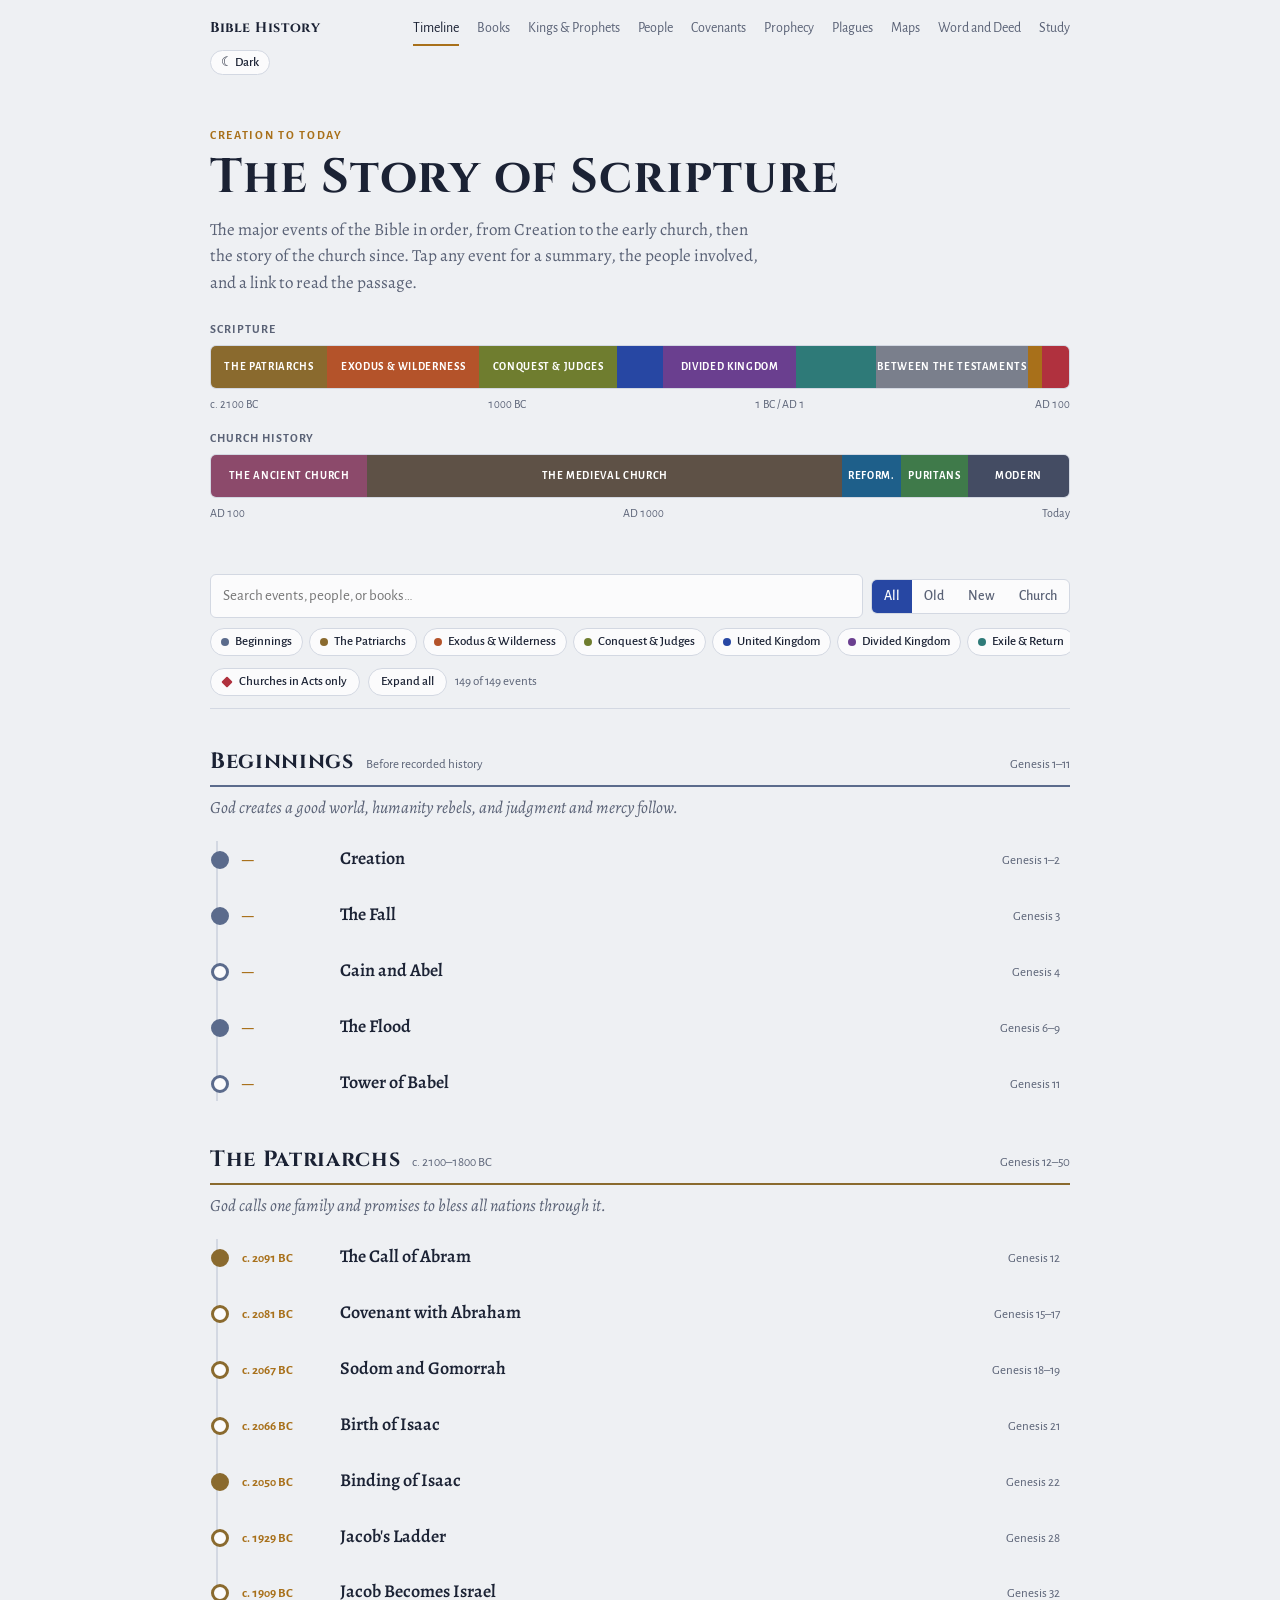
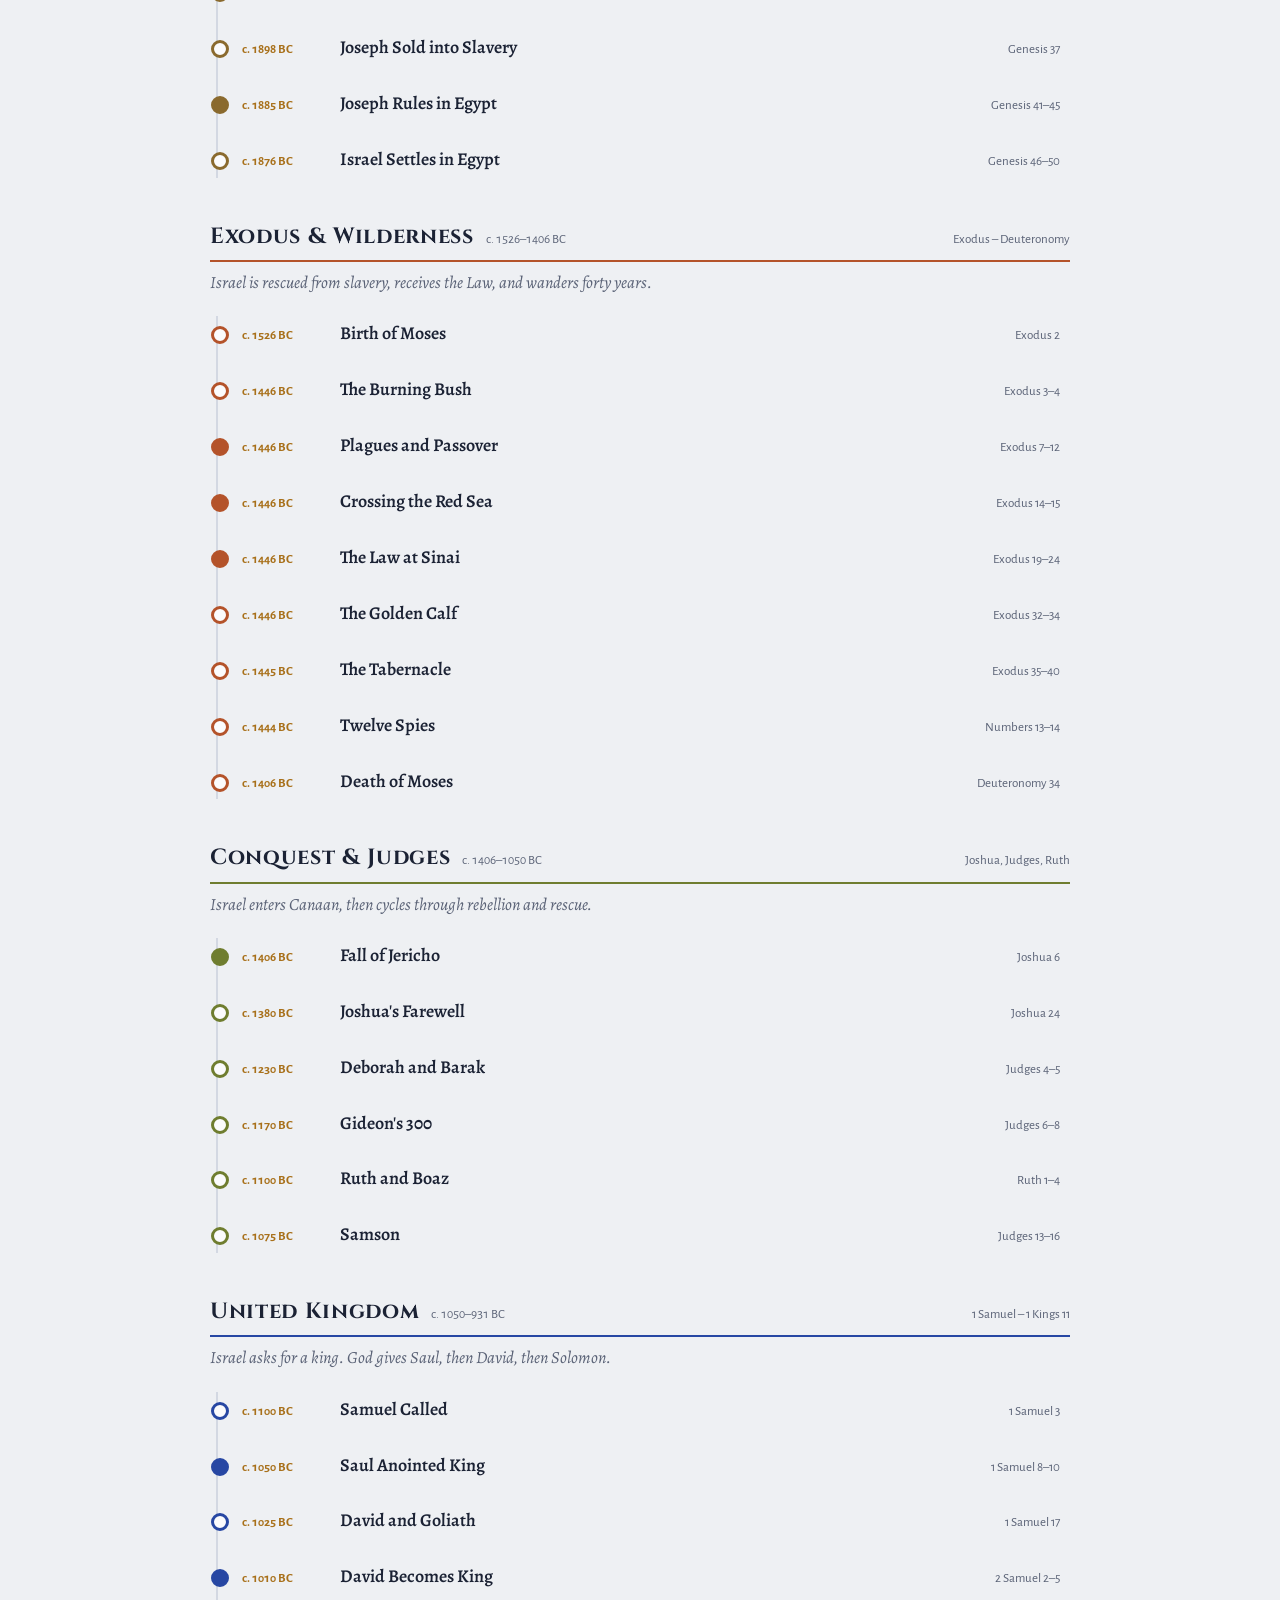
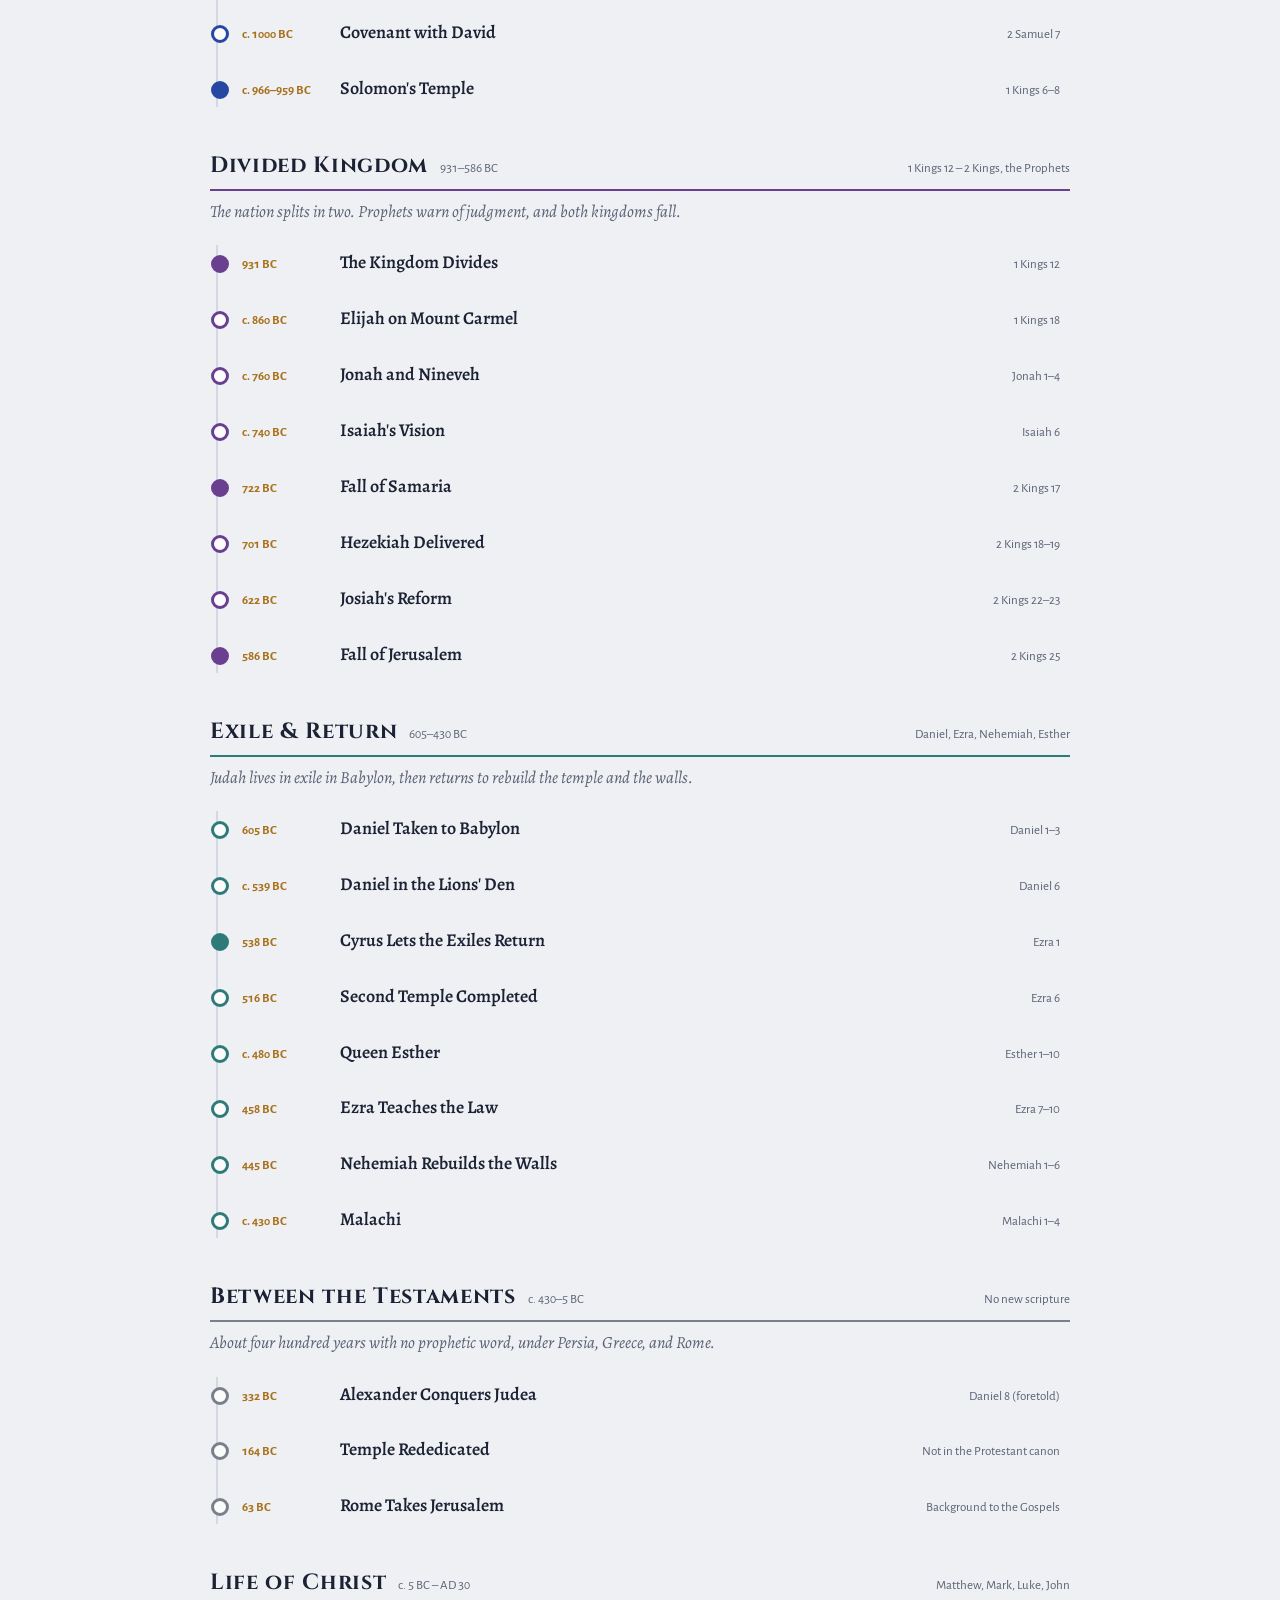
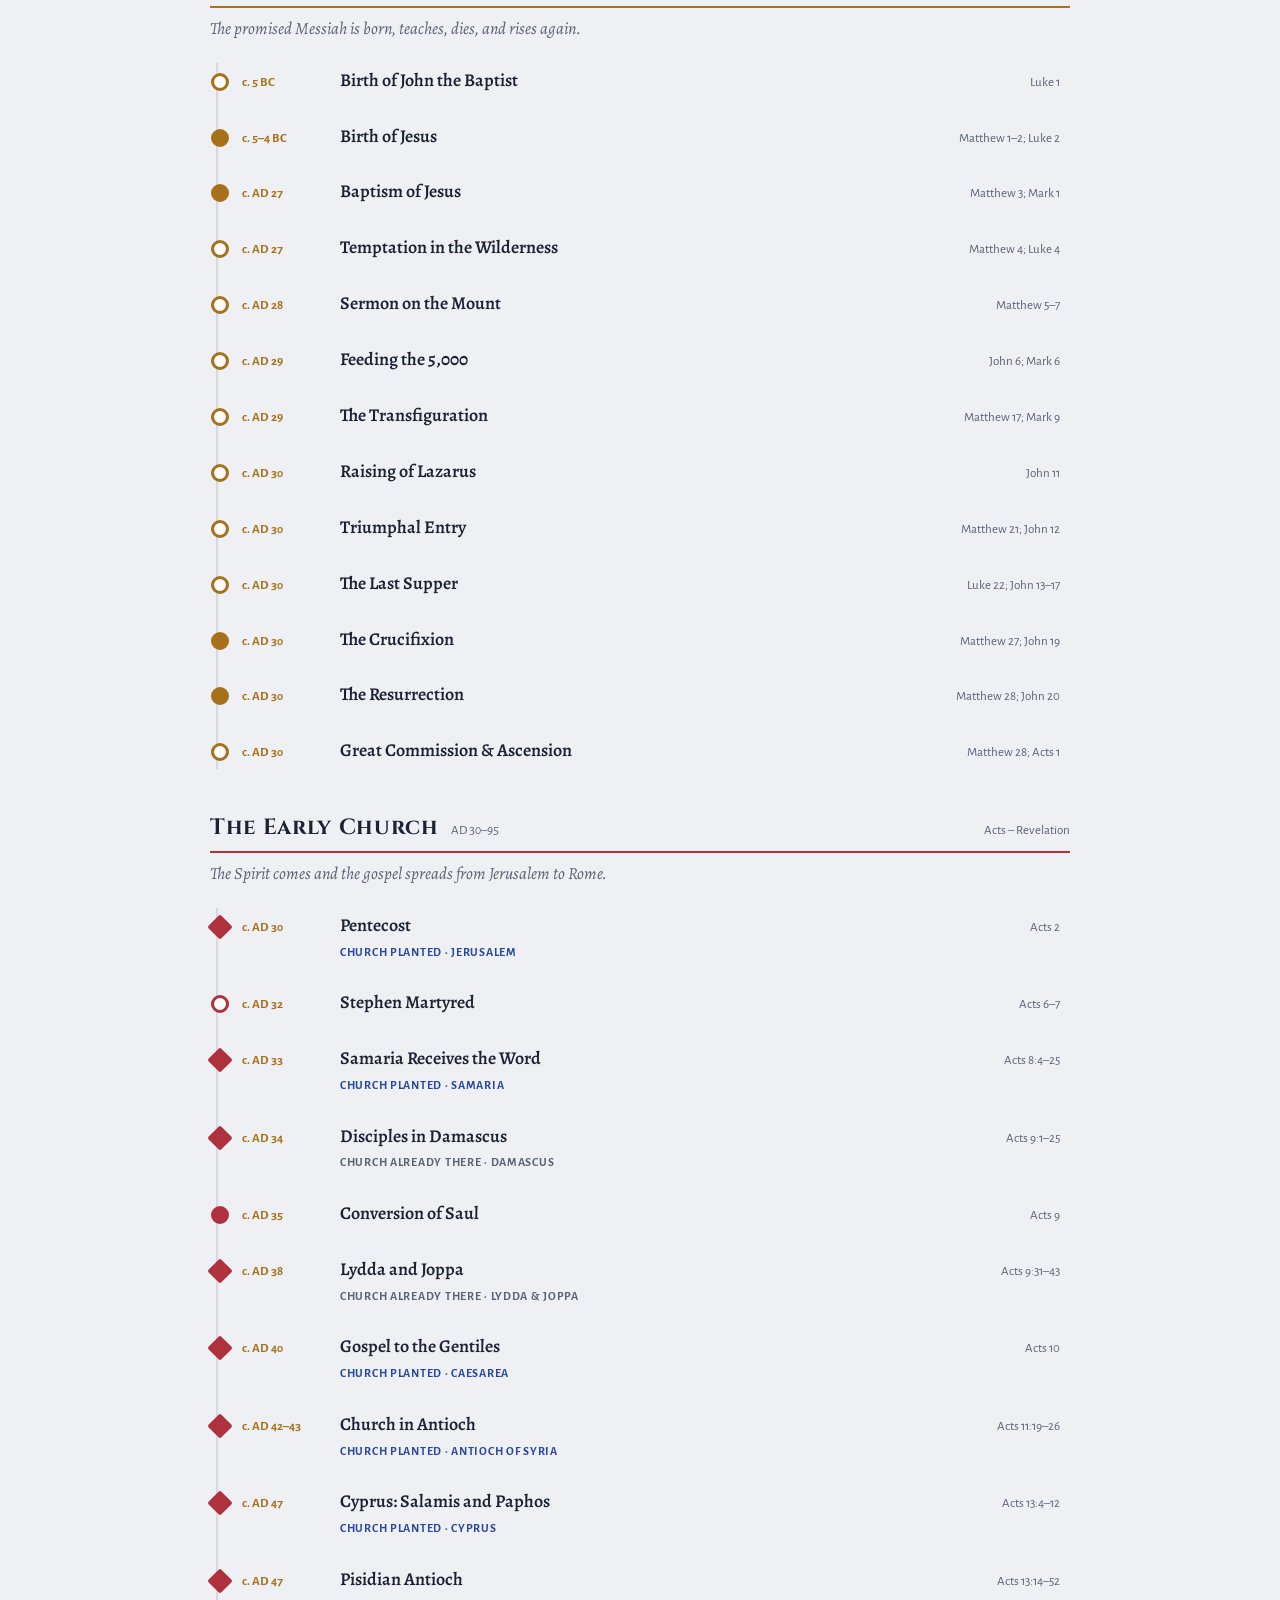
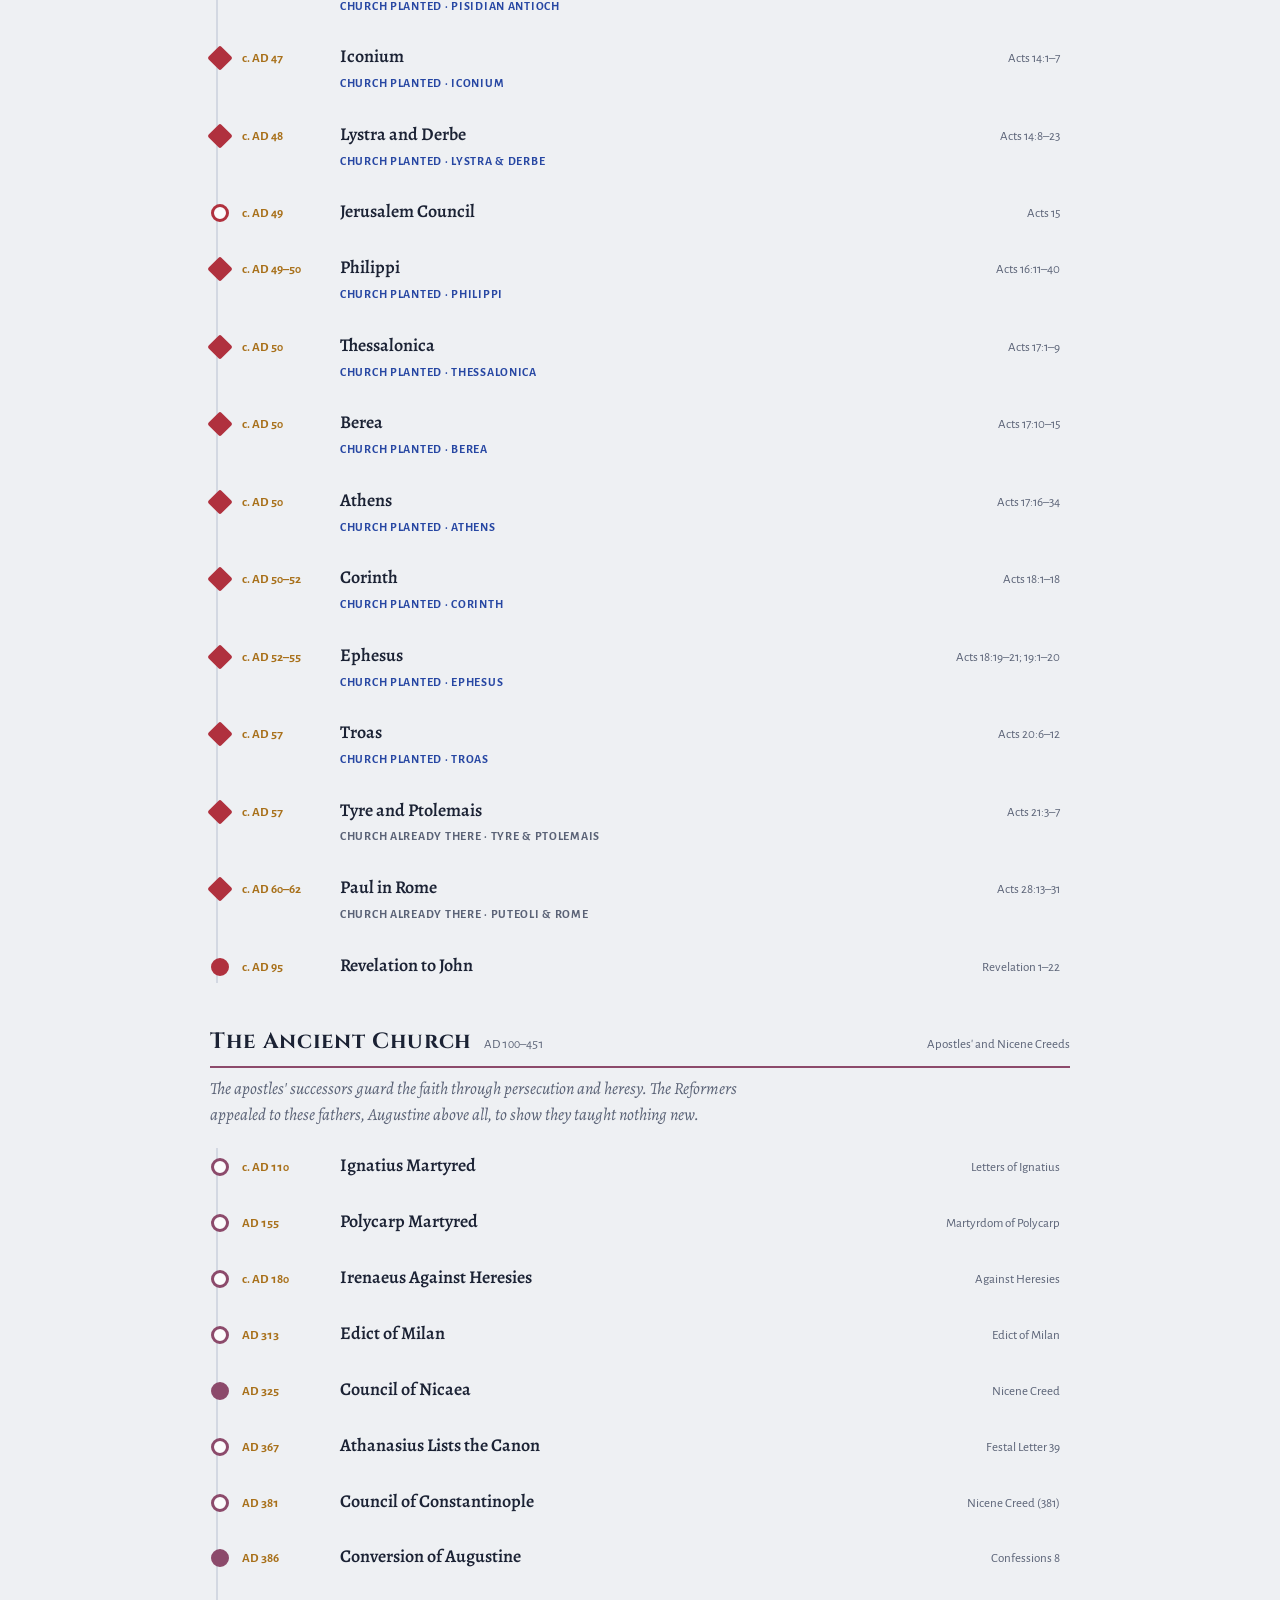
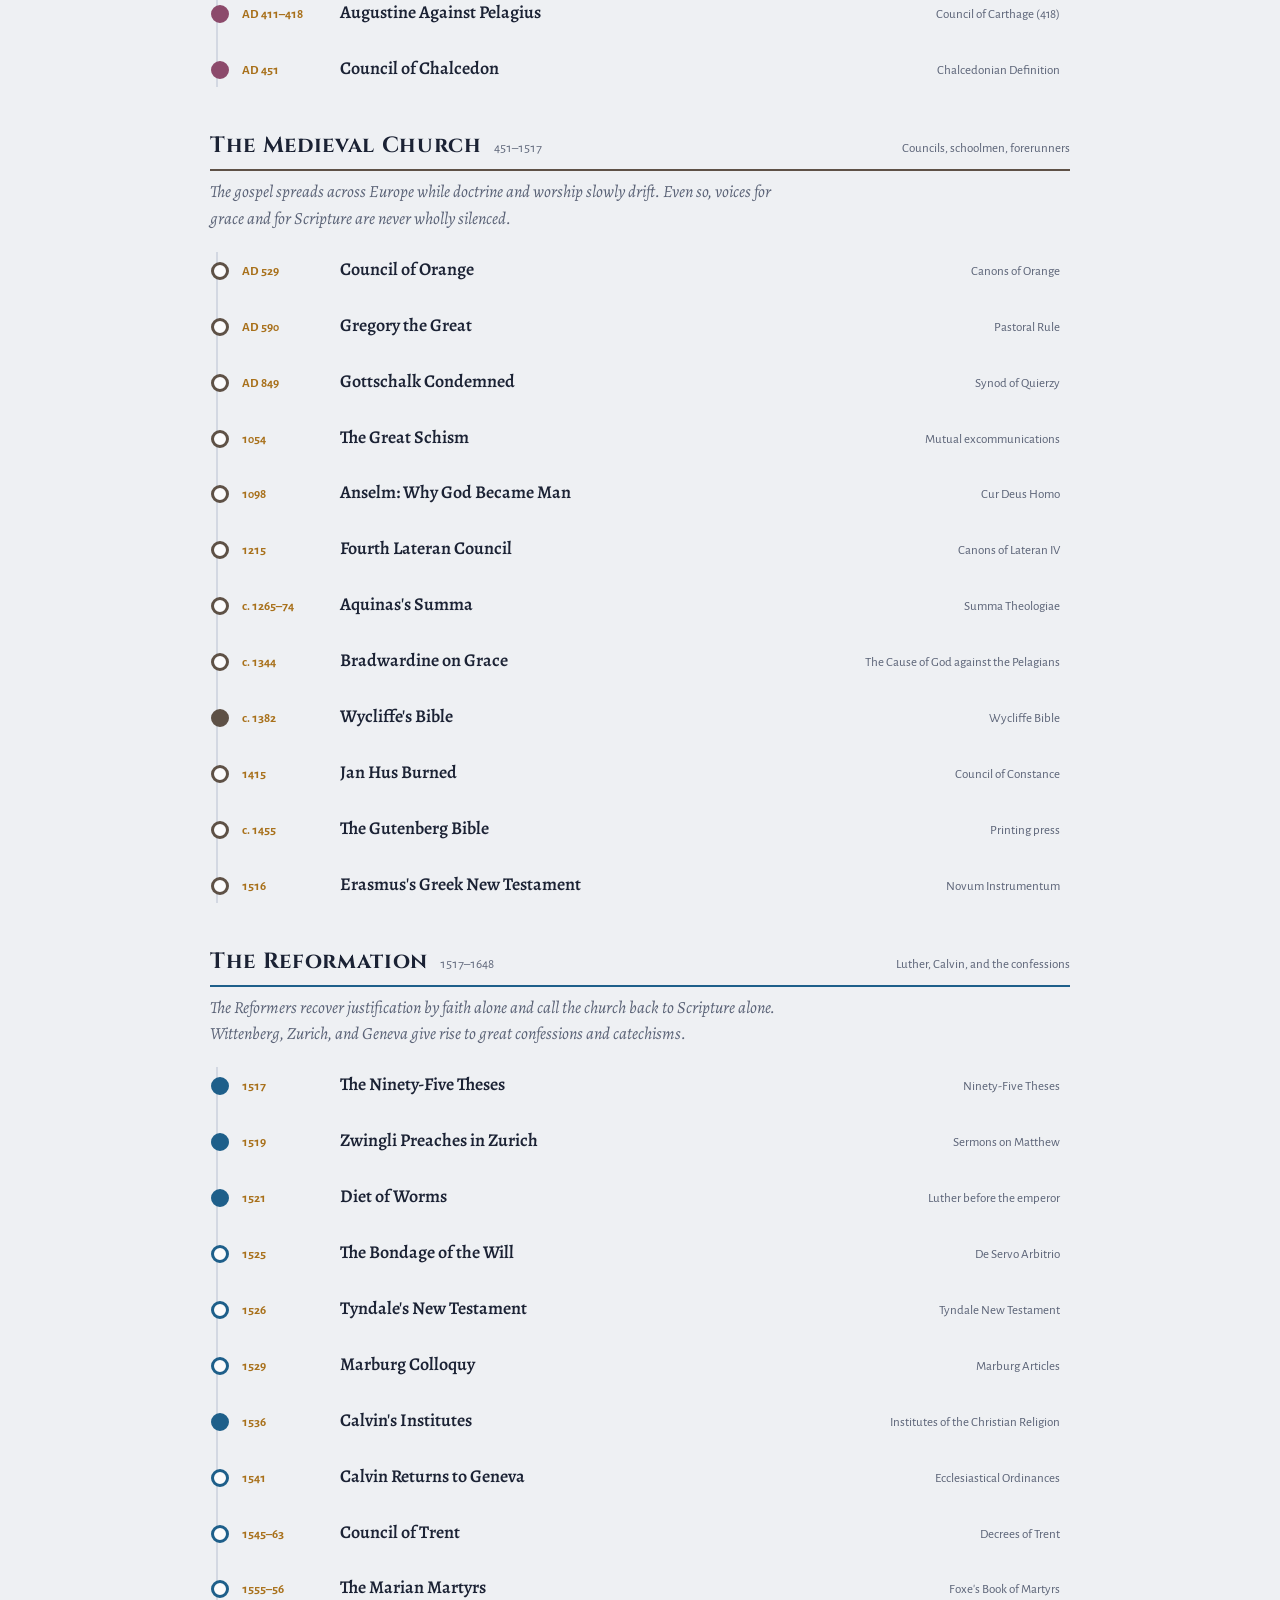
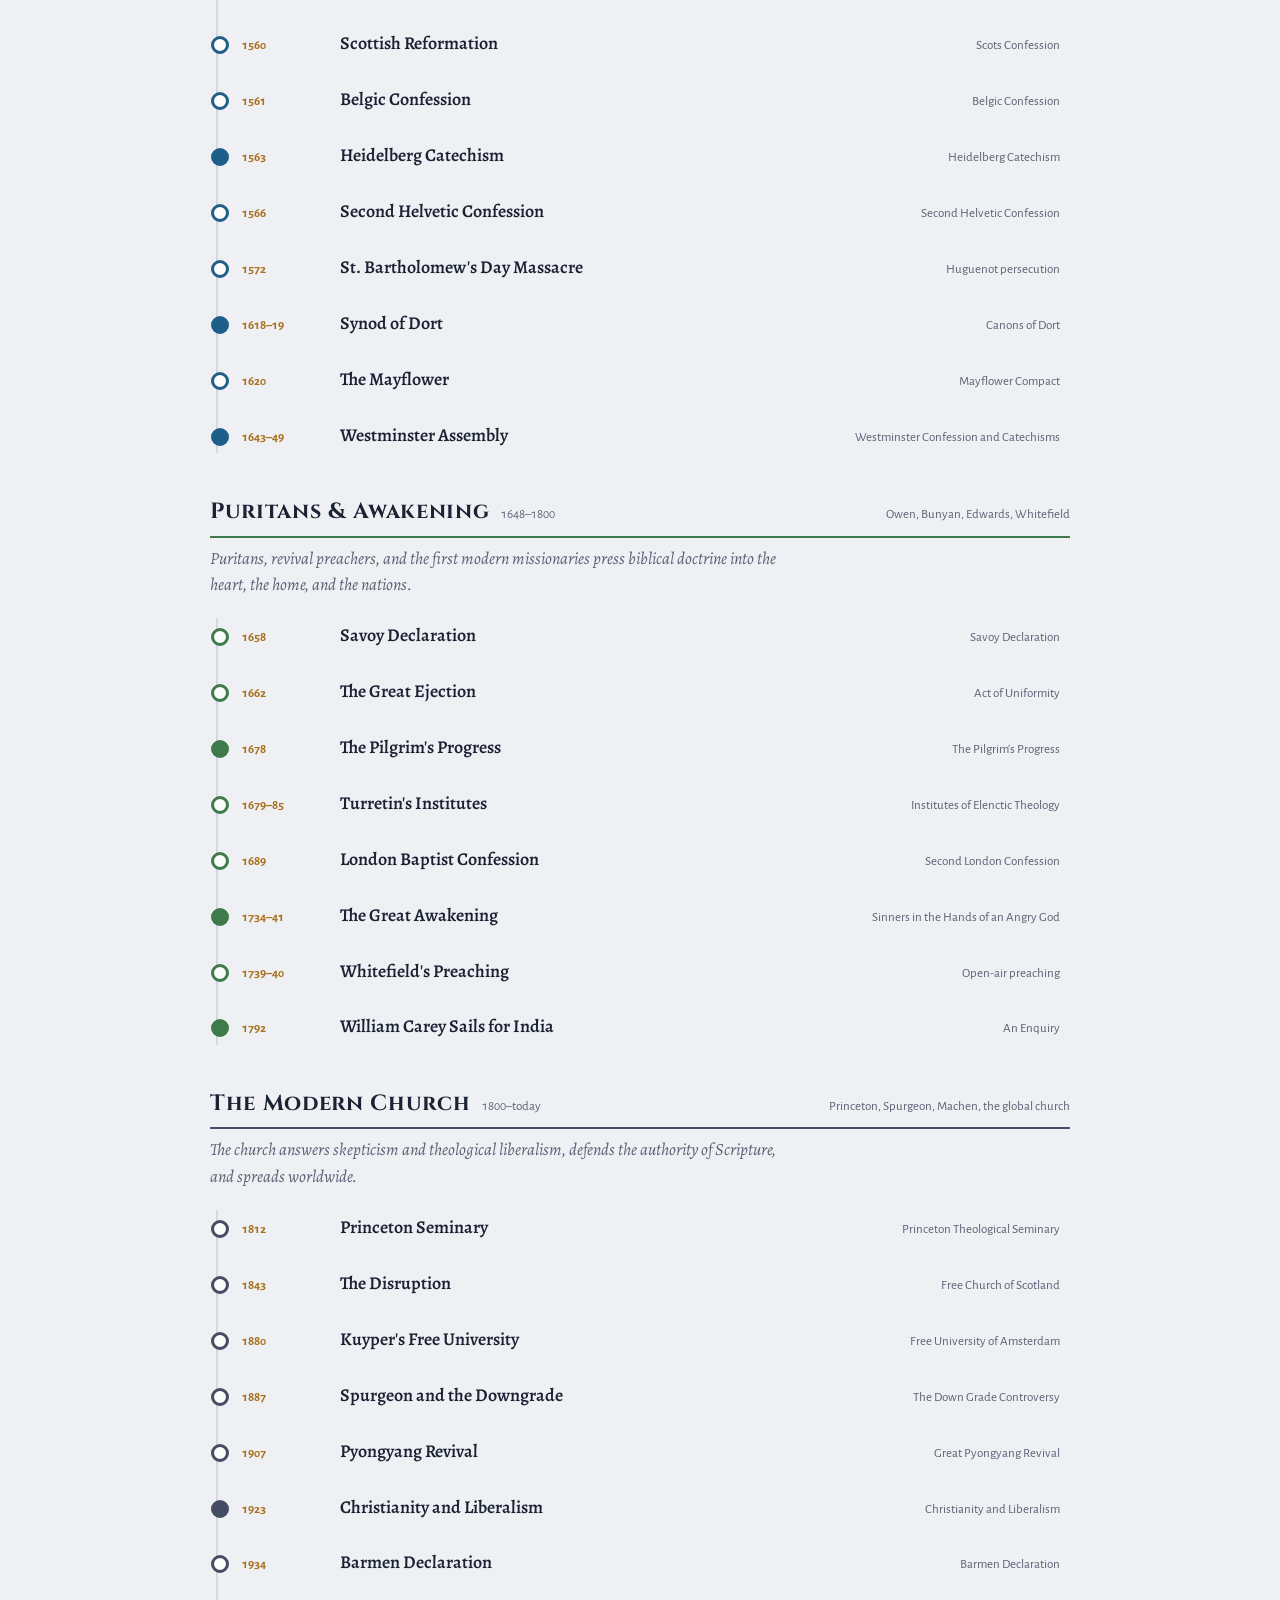
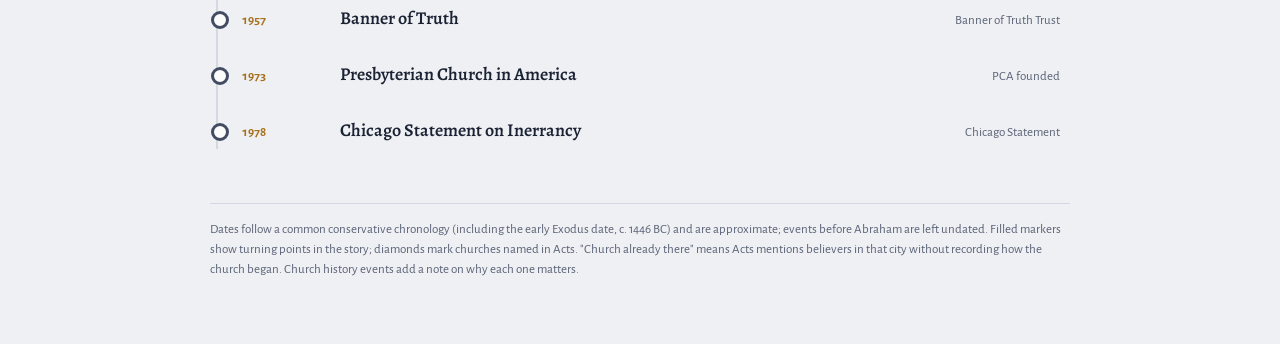
==== commit 14f237f7: "Add chapter studies page with 12-step method Adds study.html, which shows a study for any of the 1,1" ====
--- a/index.html
+++ b/index.html
@@ -171,7 +171,7 @@
 <body>
 
 <div class="wrap">
-<nav class="sitenav" aria-label="Site"><span class="home">Bible History</span><a href="index.html" aria-current="page">Timeline</a><a href="books.html">Books</a><a href="kings.html">Kings<span class="nl"> &amp; Prophets</span></a><a href="people.html">People</a><a href="covenants.html">Covenants</a><a href="prophecy.html">Prophecy</a><a href="plagues.html">Plagues</a><a href="maps.html">Maps</a><a href="word-and-deed.html">Word<span class="nl"> and</span><span class="ns"> &amp;</span> Deed</a><button type="button" class="menu-btn" id="menuBtn" aria-expanded="false" aria-controls="siteMenu"><span aria-hidden="true">☰</span> Menu</button><button type="button" class="theme-btn" id="themeBtn"></button><div class="site-menu" id="siteMenu" hidden></div></nav>
+<nav class="sitenav" aria-label="Site"><span class="home">Bible History</span><a href="index.html" aria-current="page">Timeline</a><a href="books.html">Books</a><a href="kings.html">Kings<span class="nl"> &amp; Prophets</span></a><a href="people.html">People</a><a href="covenants.html">Covenants</a><a href="prophecy.html">Prophecy</a><a href="plagues.html">Plagues</a><a href="maps.html">Maps</a><a href="word-and-deed.html">Word<span class="nl"> and</span><span class="ns"> &amp;</span> Deed</a><a href="study.html">Study</a><button type="button" class="menu-btn" id="menuBtn" aria-expanded="false" aria-controls="siteMenu"><span aria-hidden="true">☰</span> Menu</button><button type="button" class="theme-btn" id="themeBtn"></button><div class="site-menu" id="siteMenu" hidden></div></nav>
 <header>
   <div class="eyebrow">Creation to today</div>
   <h1>The Story of Scripture</h1>
@@ -609,7 +609,8 @@
     ["kings.html","Kings & Prophets","Every king of Israel and Judah"],["people.html","People","The line of Jesus, Adam to Joseph"],
     ["covenants.html","Covenants","From Adam to the New Covenant"],["prophecy.html","Prophecy","Promises fulfilled in Christ"],
     ["plagues.html","Plagues","The plagues of Egypt and what they mean"],
-    ["maps.html","Maps","Places and journeys of the Bible"],["word-and-deed.html","Word and Deed","Preaching and good works together"]];
+    ["maps.html","Maps","Places and journeys of the Bible"],["word-and-deed.html","Word and Deed","Preaching and good works together"],
+    ["study.html","Study","Every chapter, step by step"]];
   var menu=document.getElementById("siteMenu"),mbtn=document.getElementById("menuBtn"),here=(location.pathname.split("/").pop()||"index.html");
   PAGES.forEach(function(p){var a=document.createElement("a");a.href=p[0];if(p[0]===here)a.setAttribute("aria-current","page");
     a.innerHTML="<b></b><span></span>";a.firstChild.textContent=p[1];a.lastChild.textContent=p[2];menu.appendChild(a)});
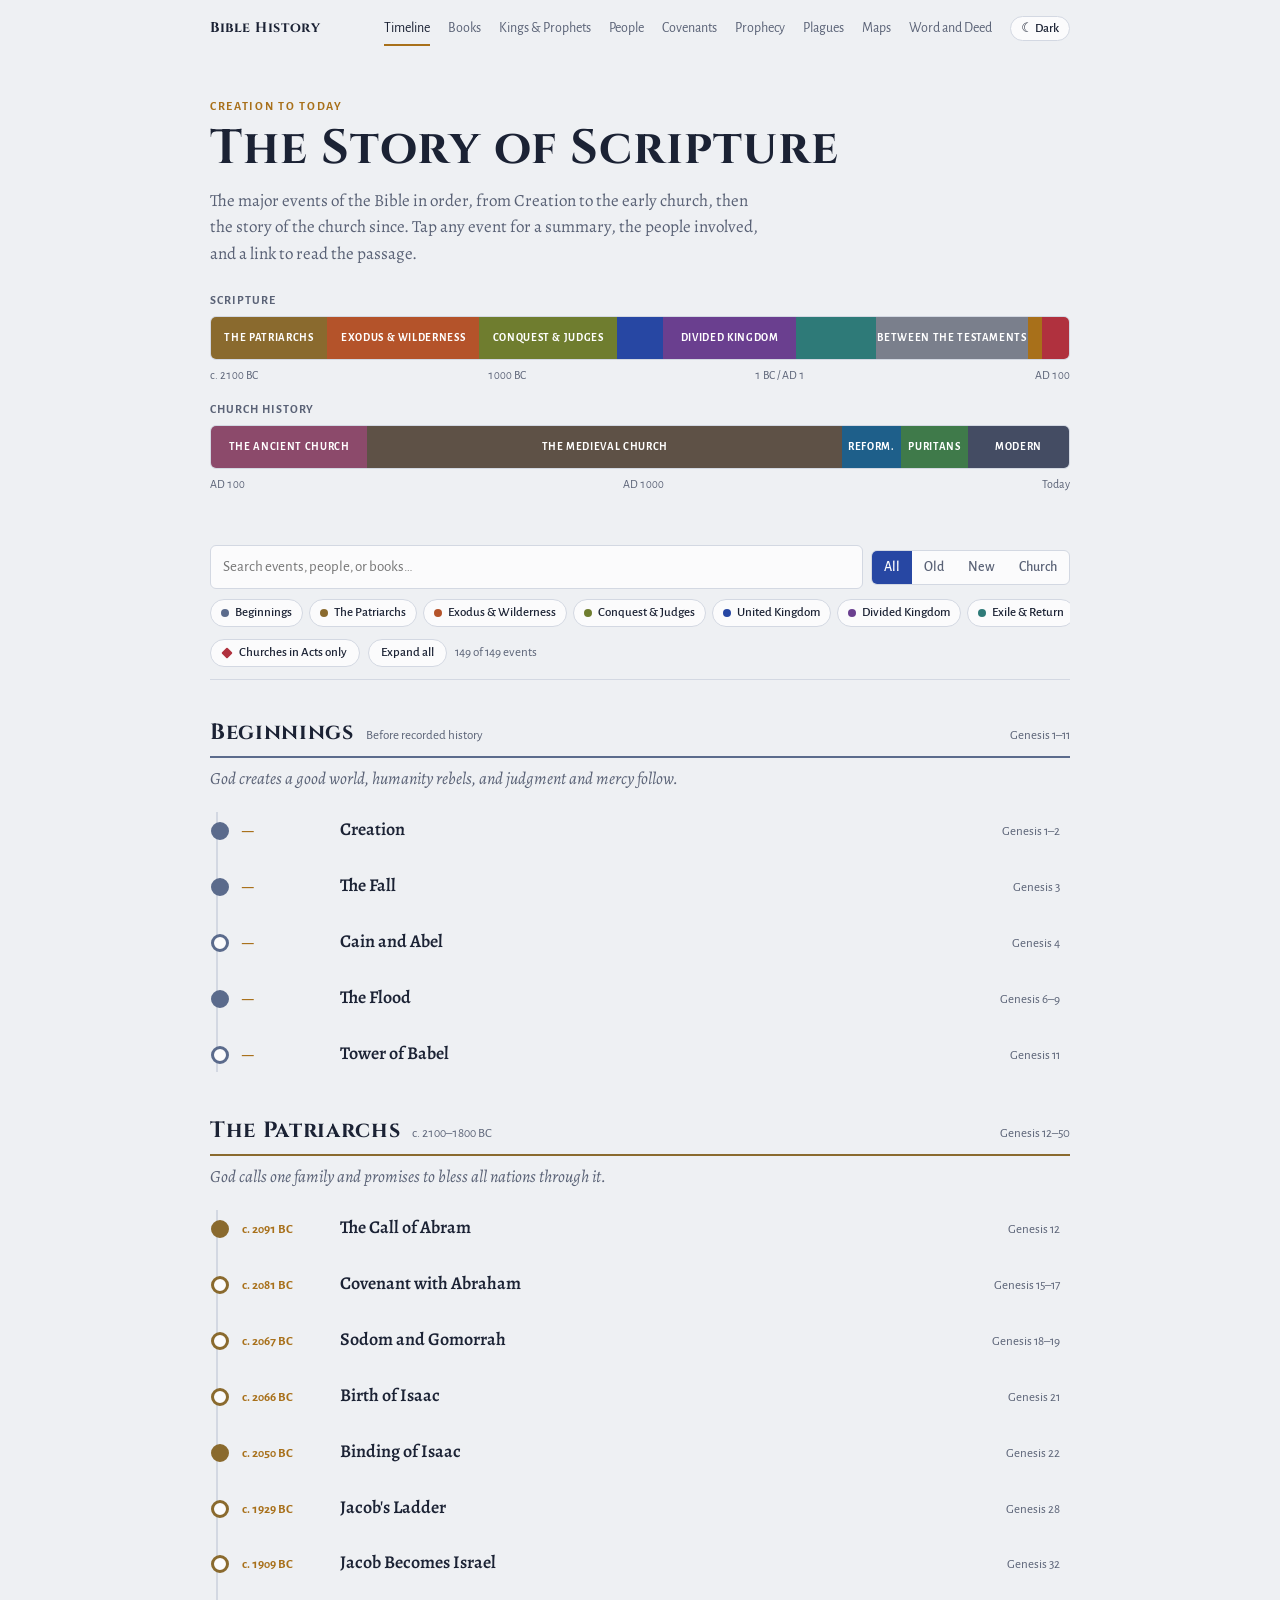
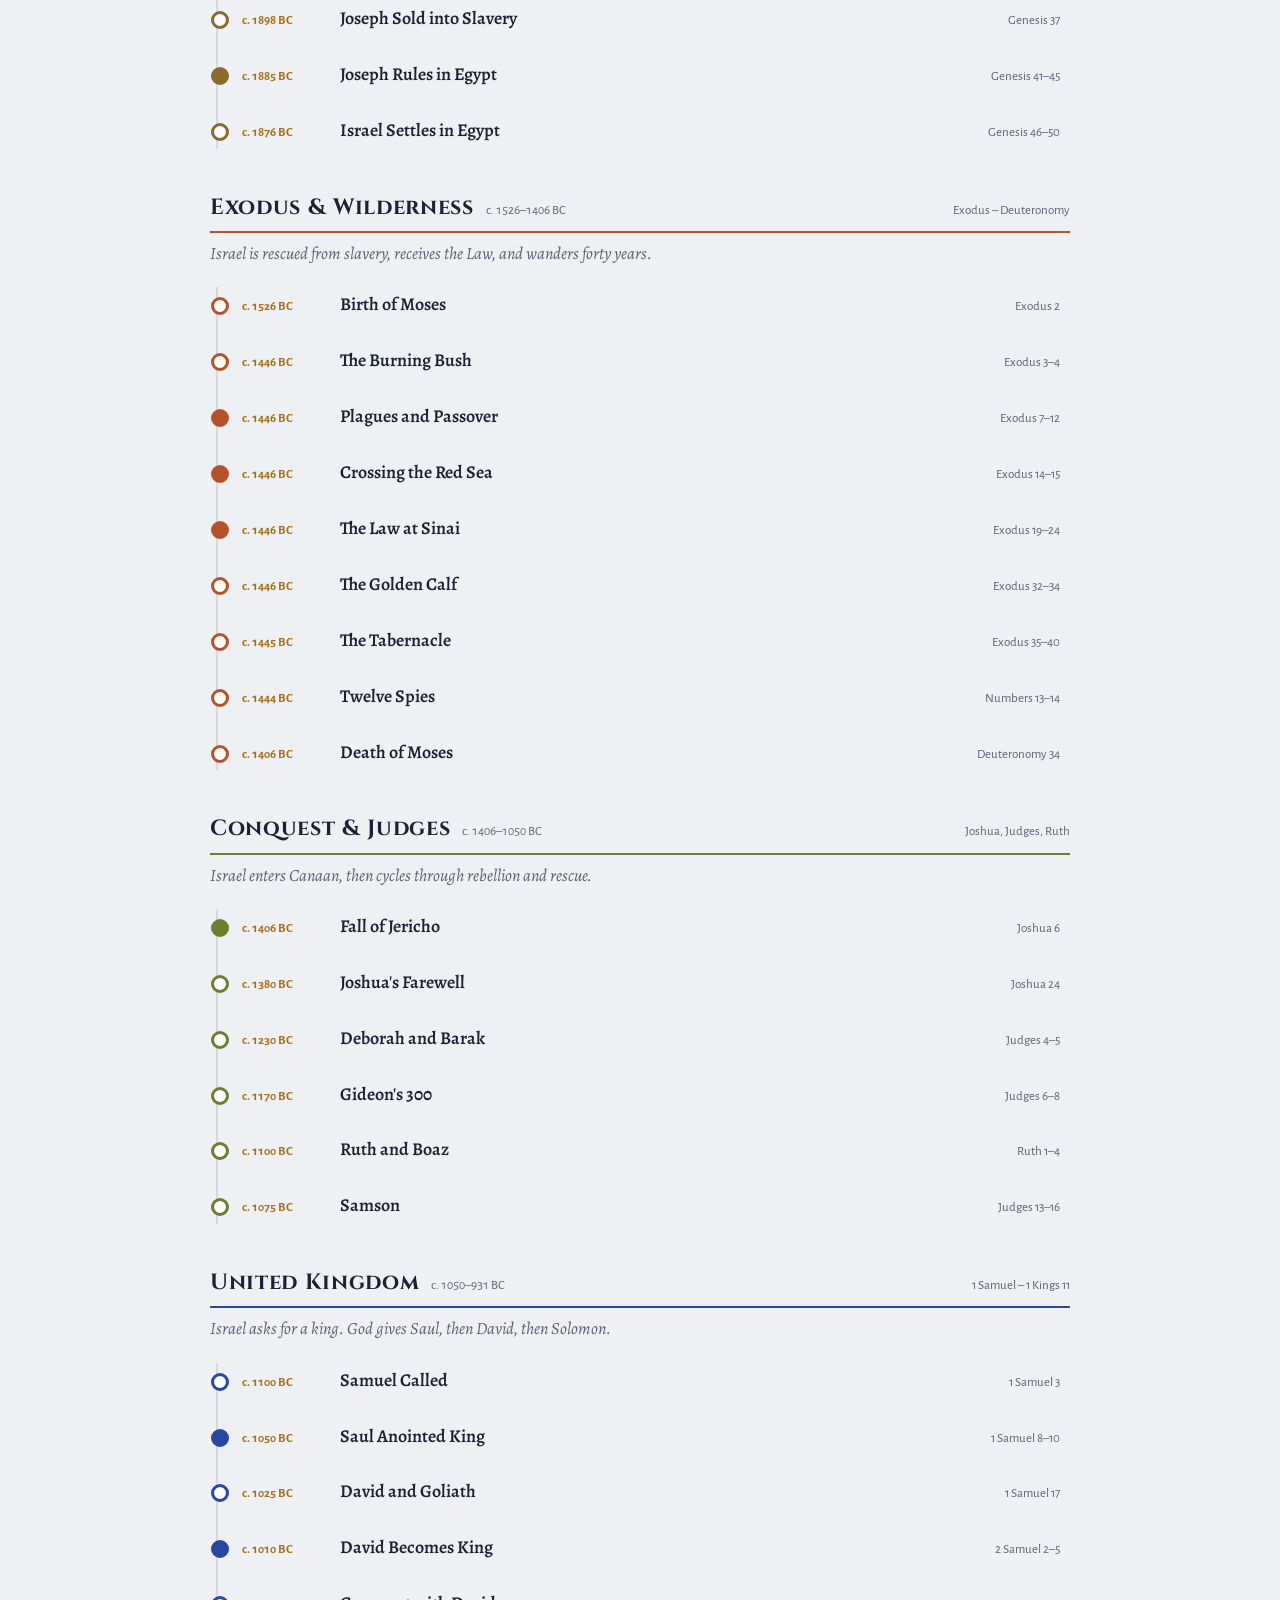
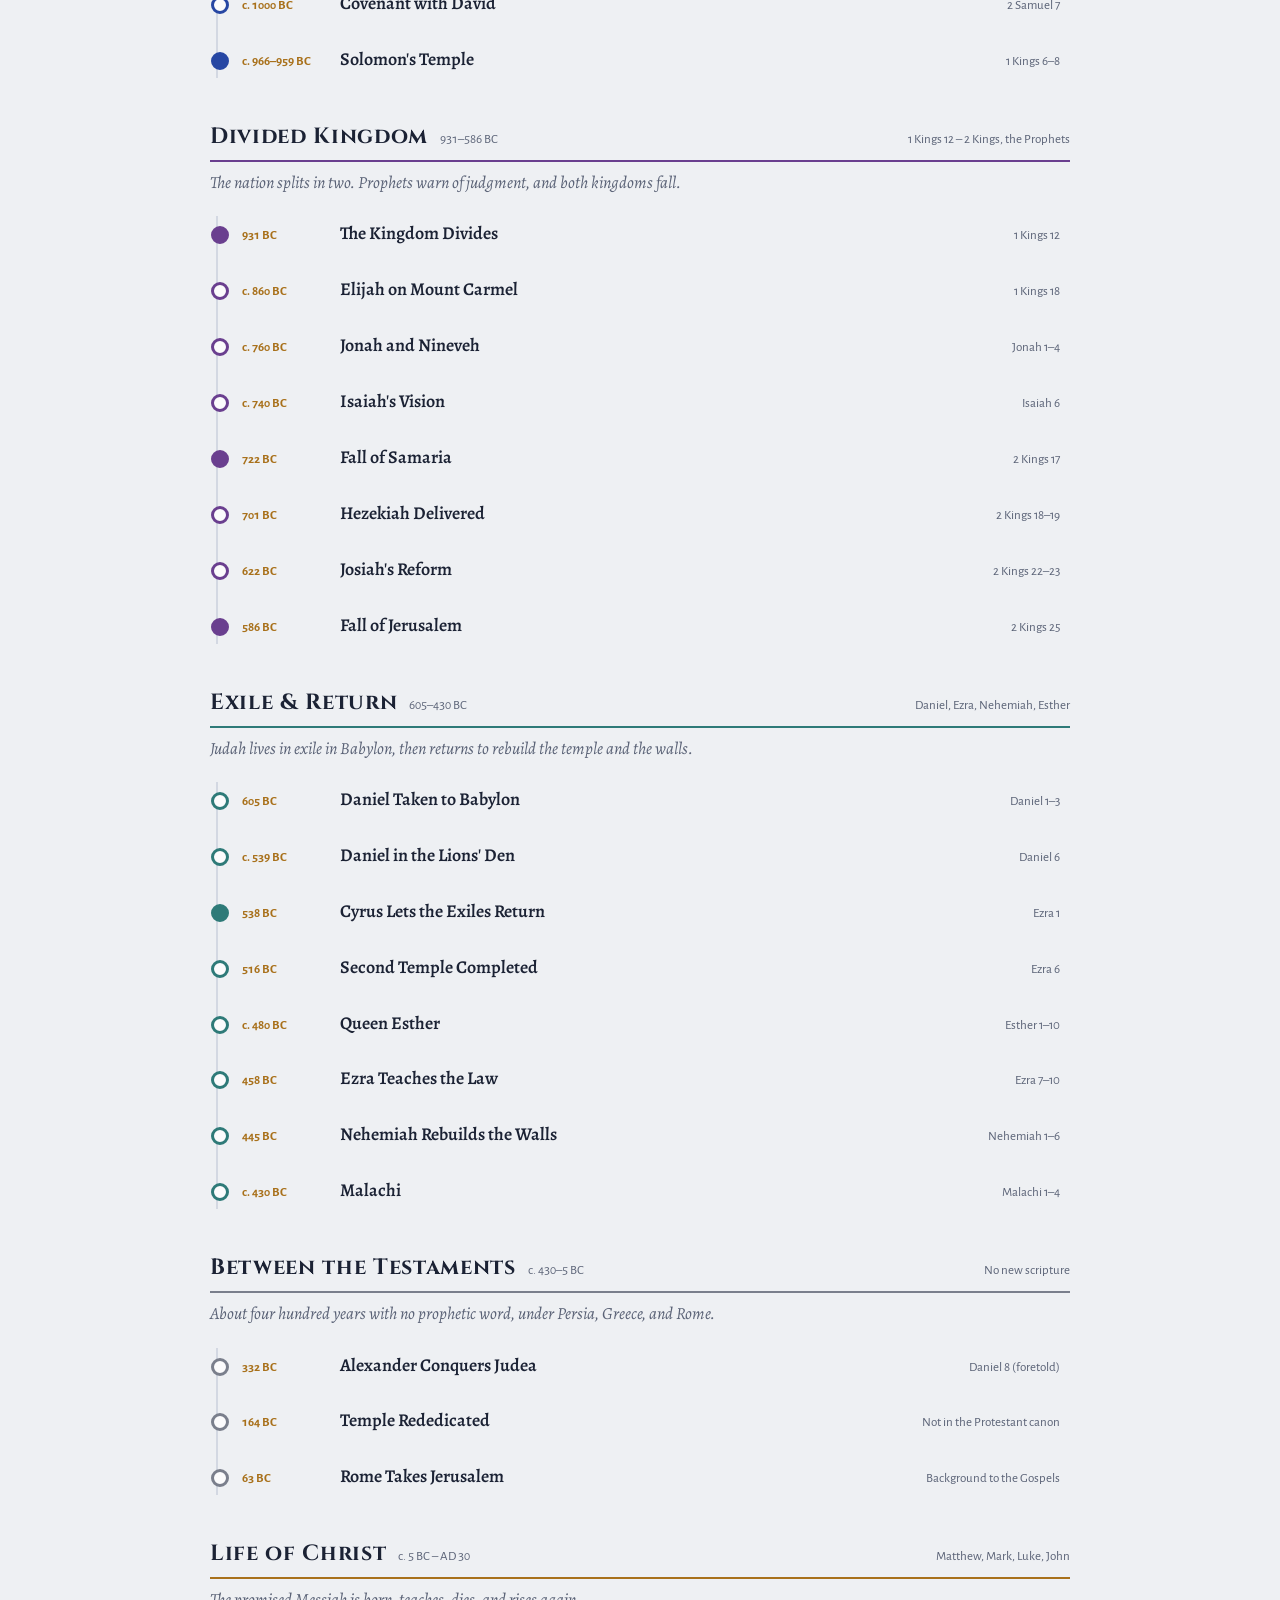
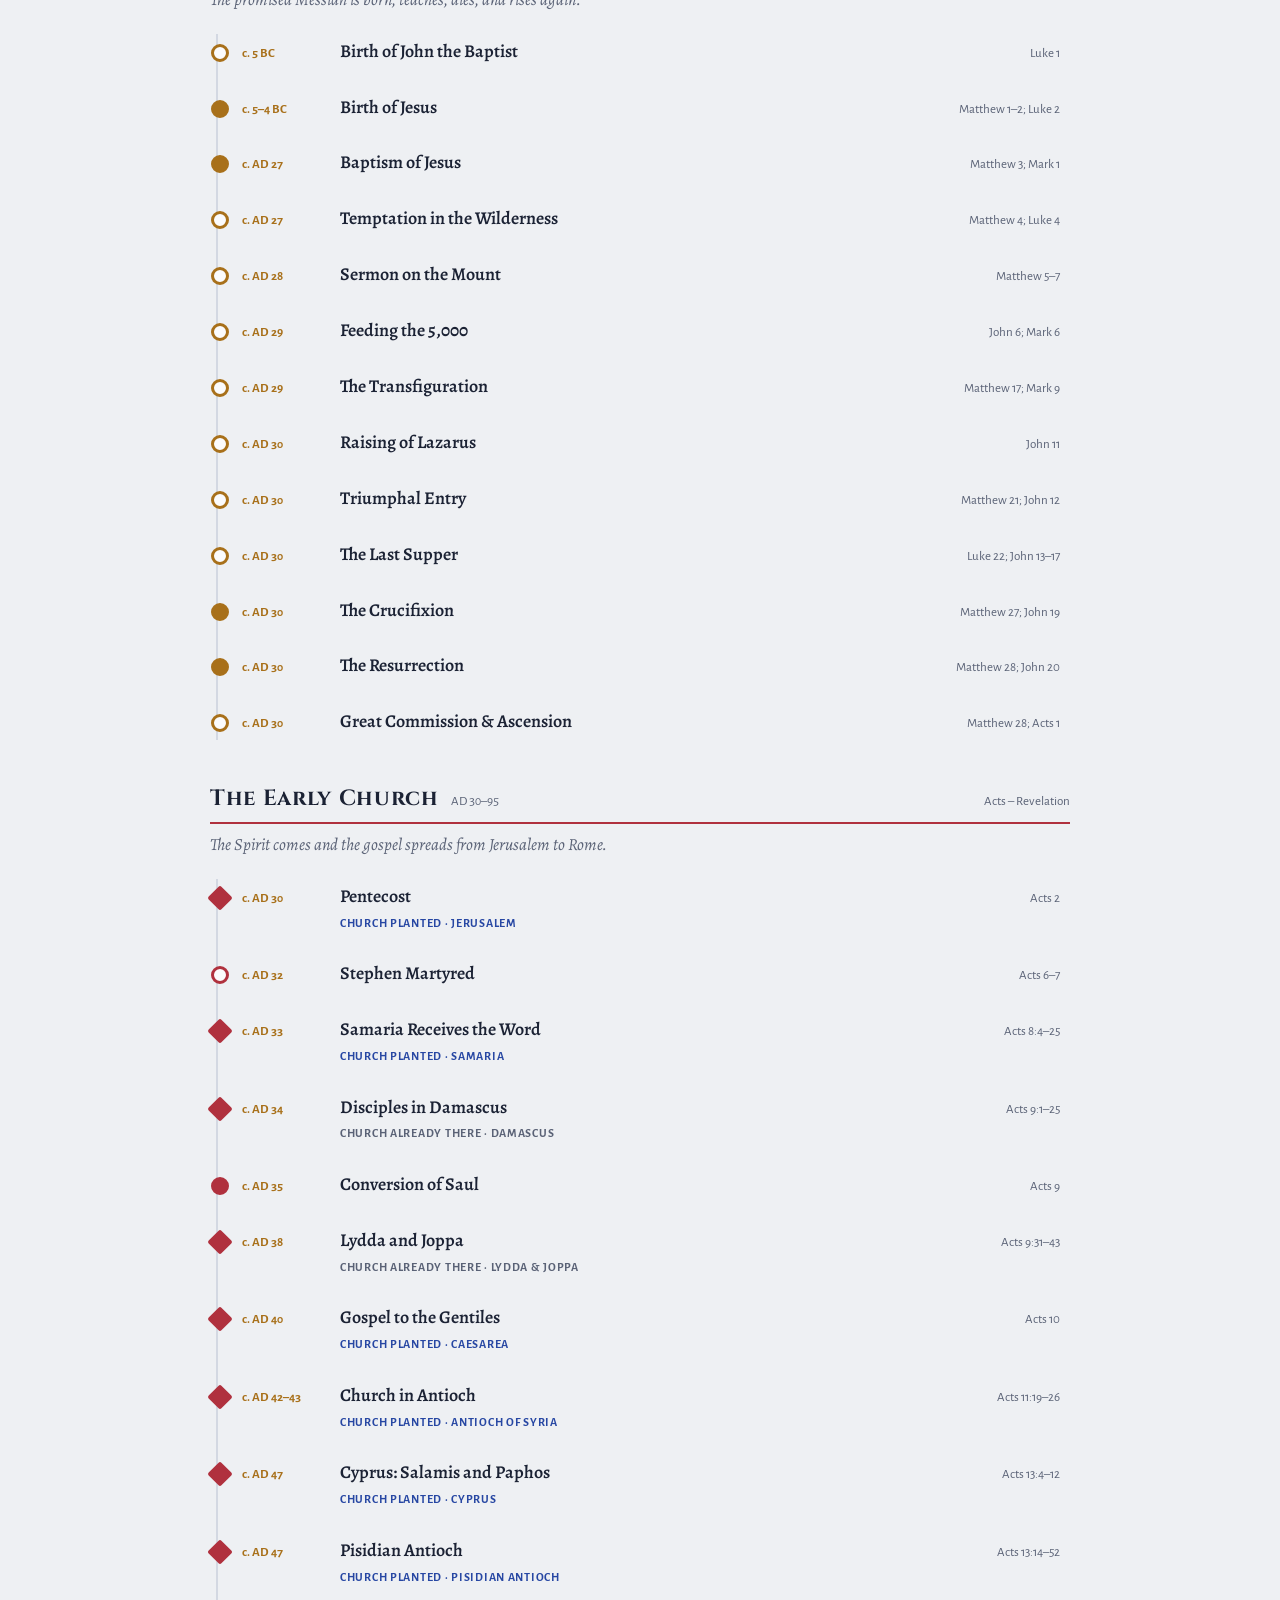
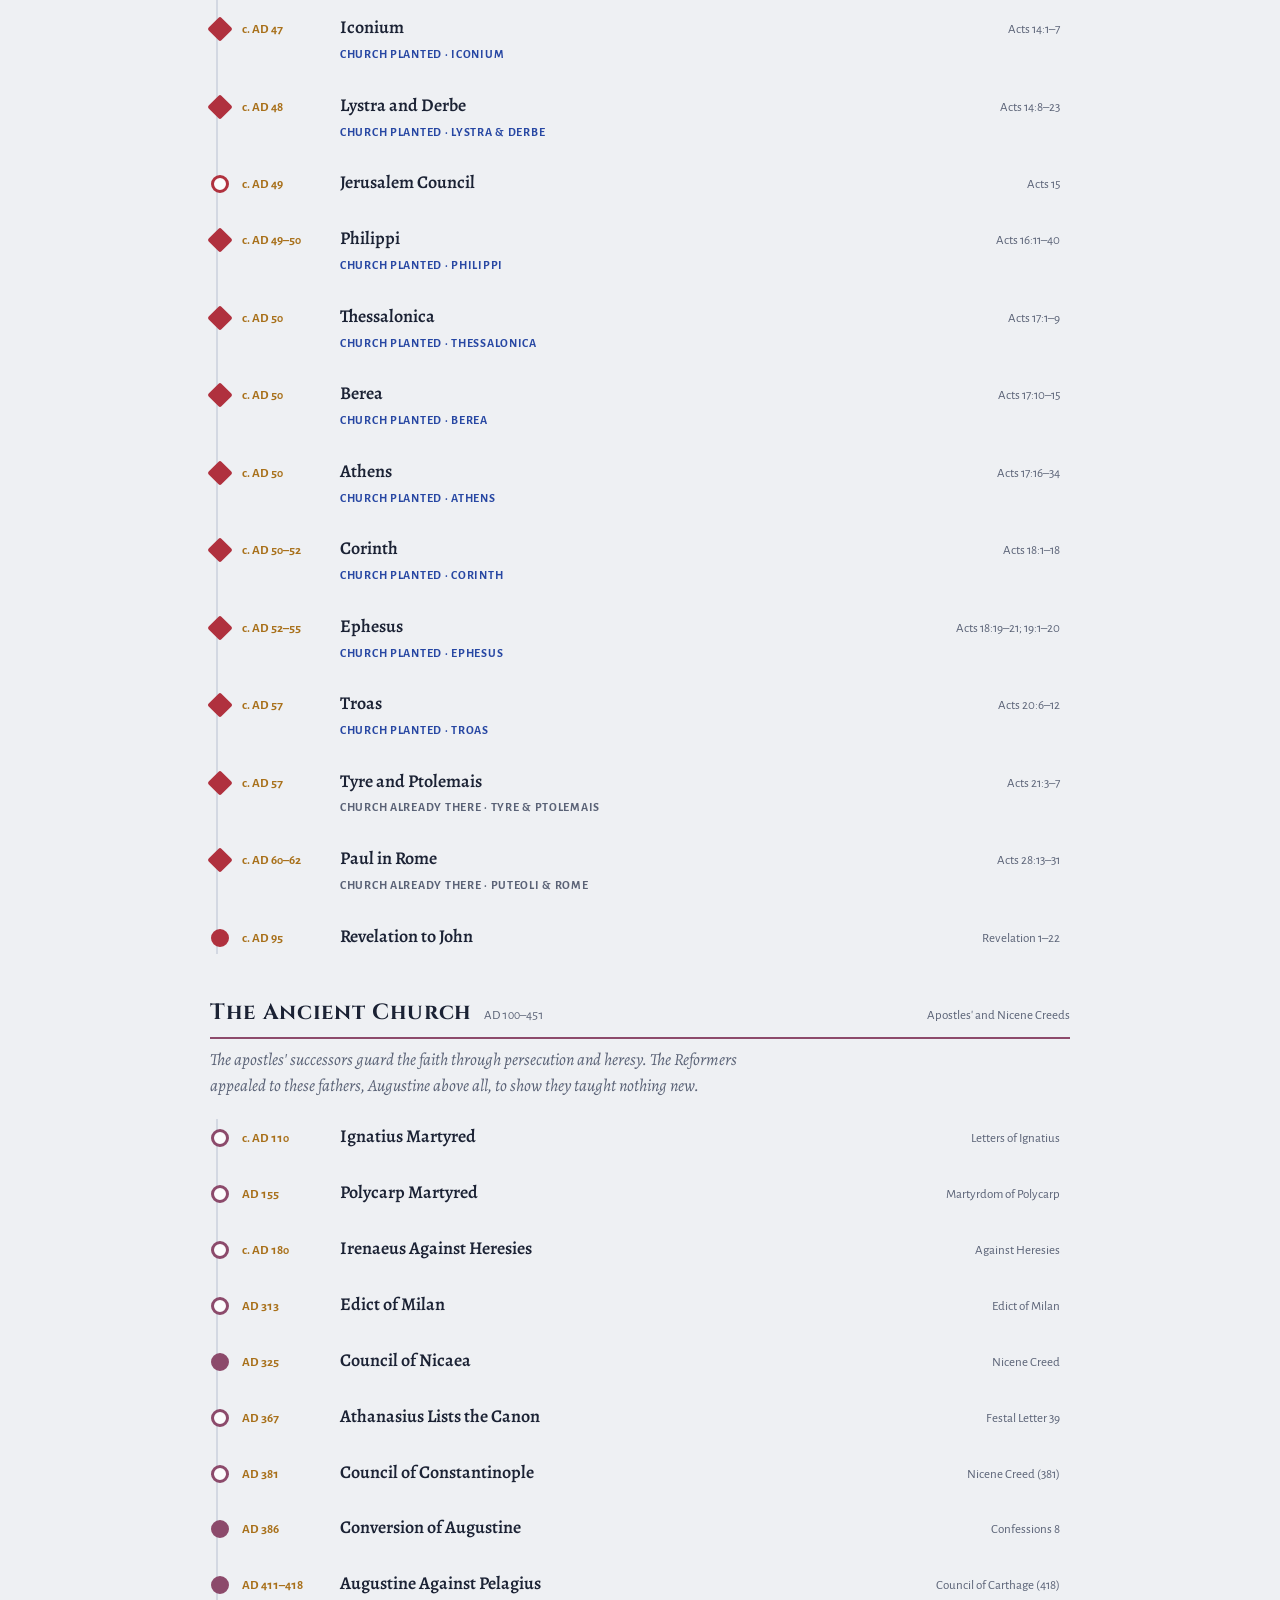
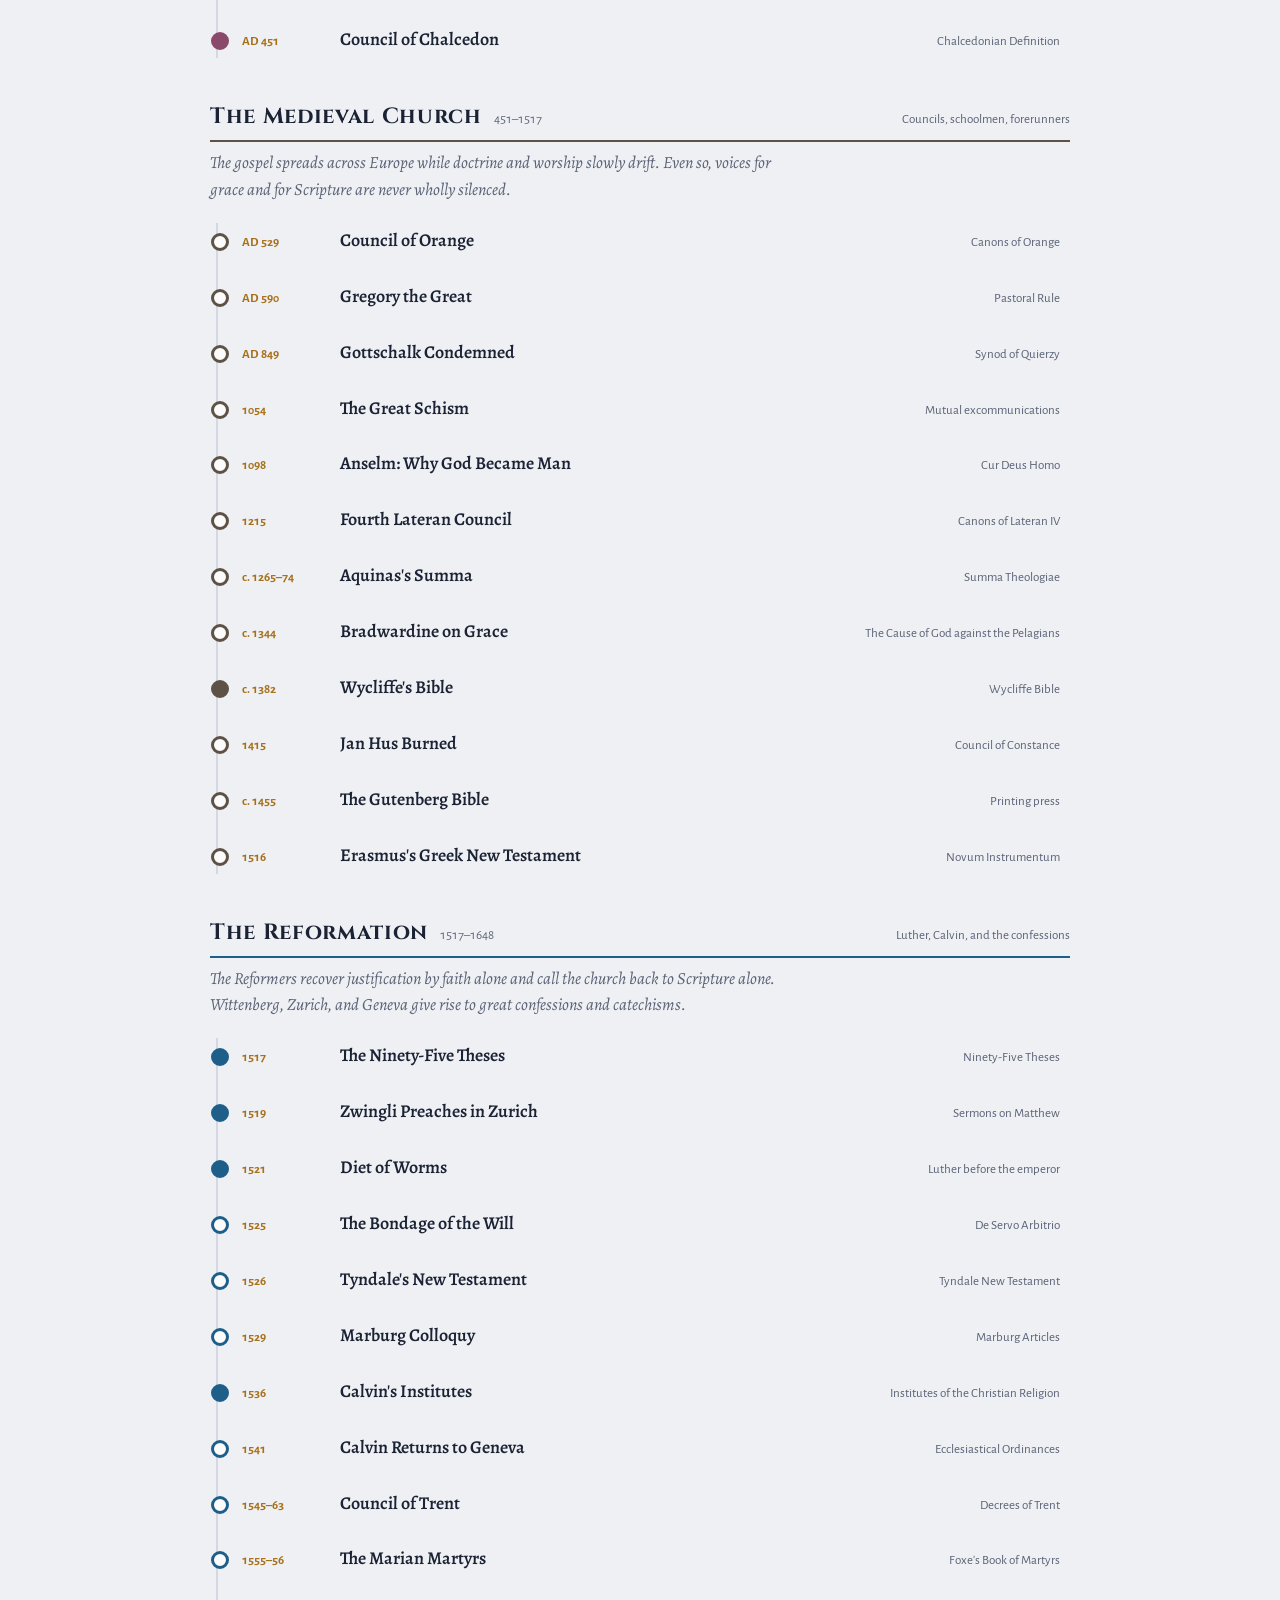
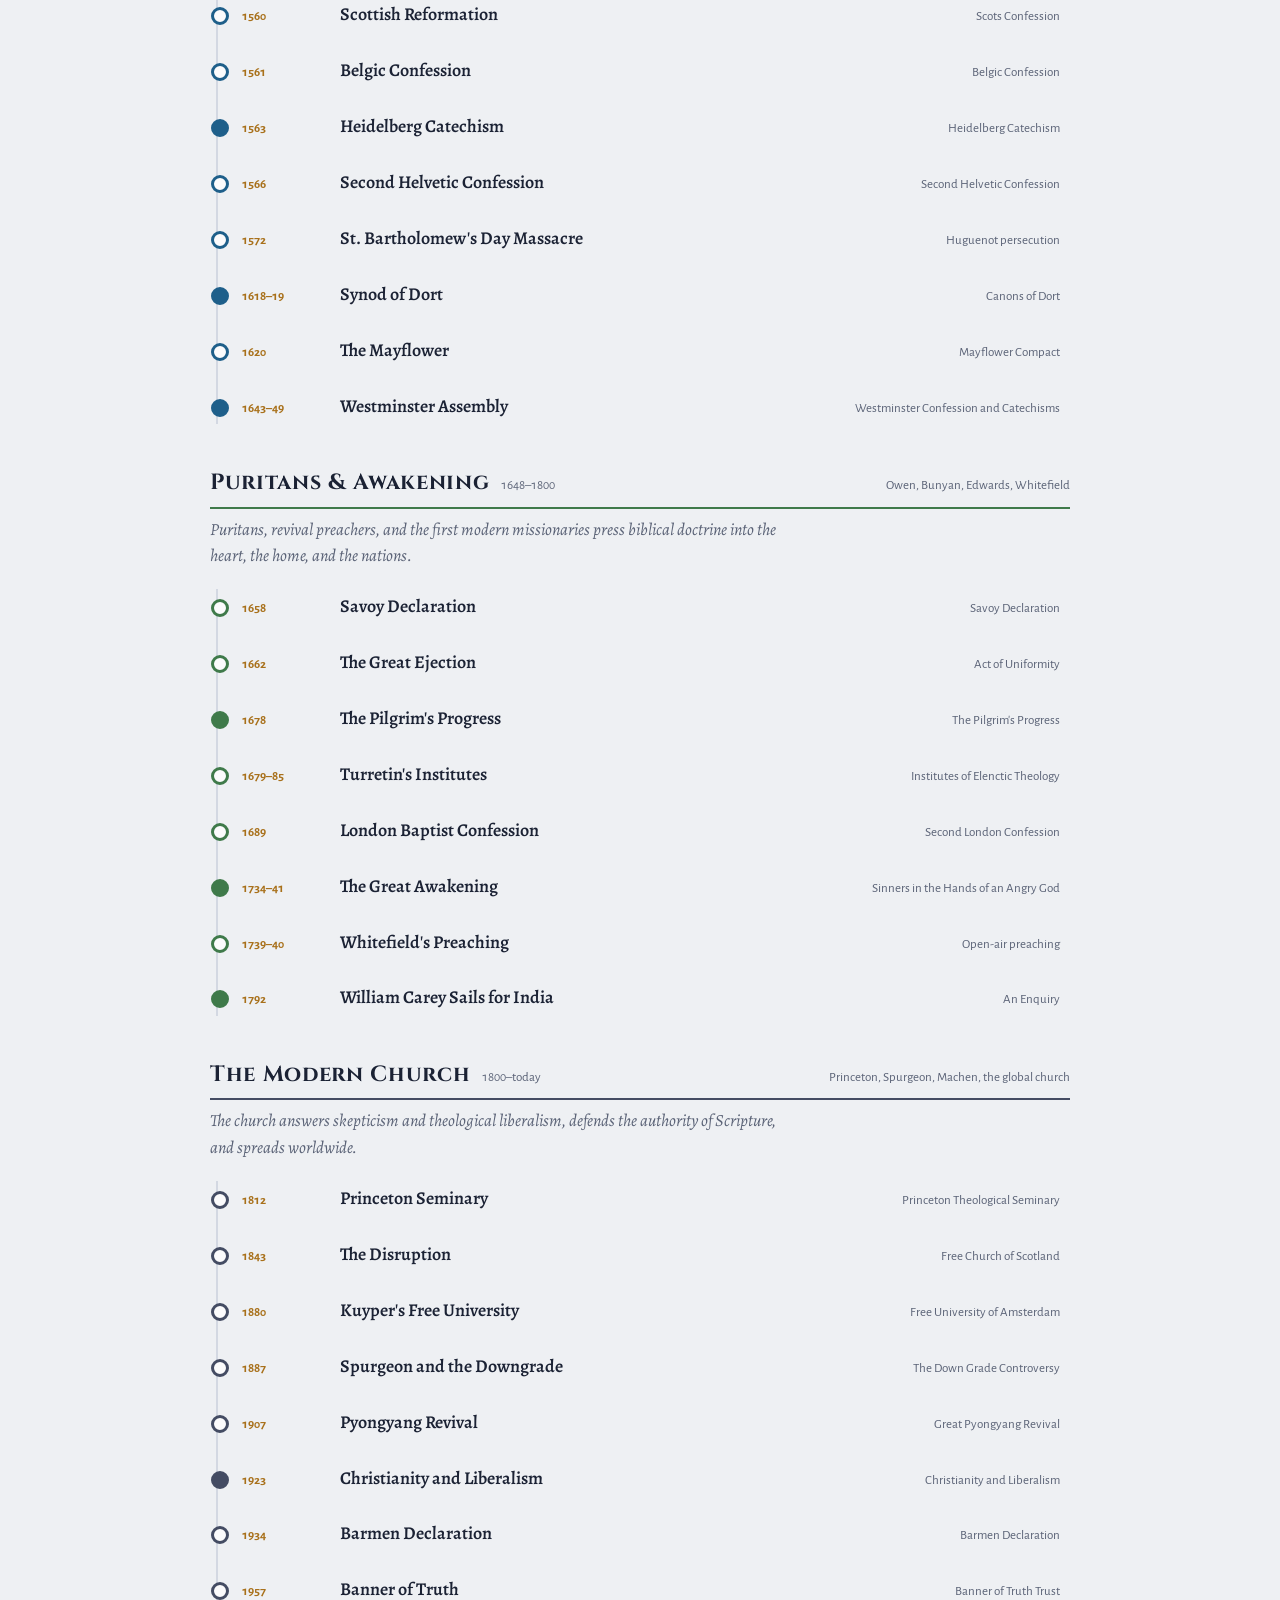
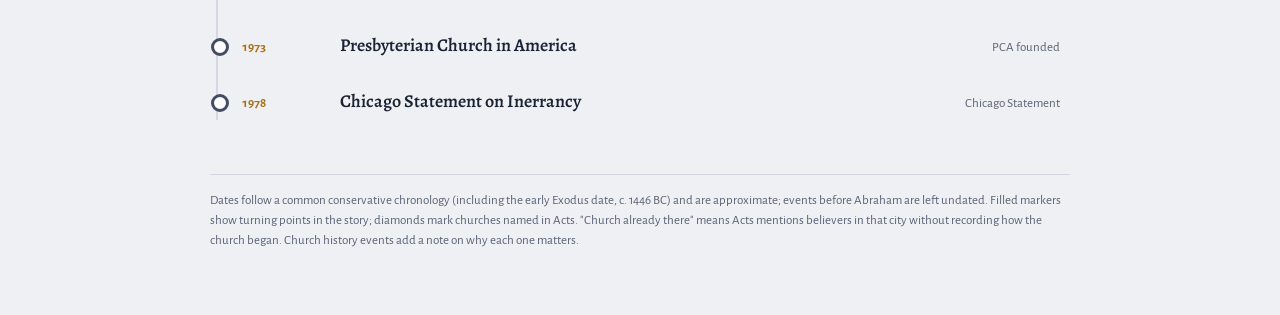
==== commit 8ba40e3a: "Remove the Study link from the site menu Takes the Study tab out of the desktop menu and the phone m" ====
--- a/index.html
+++ b/index.html
@@ -171,7 +171,7 @@
 <body>
 
 <div class="wrap">
-<nav class="sitenav" aria-label="Site"><span class="home">Bible History</span><a href="index.html" aria-current="page">Timeline</a><a href="books.html">Books</a><a href="kings.html">Kings<span class="nl"> &amp; Prophets</span></a><a href="people.html">People</a><a href="covenants.html">Covenants</a><a href="prophecy.html">Prophecy</a><a href="plagues.html">Plagues</a><a href="maps.html">Maps</a><a href="word-and-deed.html">Word<span class="nl"> and</span><span class="ns"> &amp;</span> Deed</a><a href="study.html">Study</a><button type="button" class="menu-btn" id="menuBtn" aria-expanded="false" aria-controls="siteMenu"><span aria-hidden="true">☰</span> Menu</button><button type="button" class="theme-btn" id="themeBtn"></button><div class="site-menu" id="siteMenu" hidden></div></nav>
+<nav class="sitenav" aria-label="Site"><span class="home">Bible History</span><a href="index.html" aria-current="page">Timeline</a><a href="books.html">Books</a><a href="kings.html">Kings<span class="nl"> &amp; Prophets</span></a><a href="people.html">People</a><a href="covenants.html">Covenants</a><a href="prophecy.html">Prophecy</a><a href="plagues.html">Plagues</a><a href="maps.html">Maps</a><a href="word-and-deed.html">Word<span class="nl"> and</span><span class="ns"> &amp;</span> Deed</a><button type="button" class="menu-btn" id="menuBtn" aria-expanded="false" aria-controls="siteMenu"><span aria-hidden="true">☰</span> Menu</button><button type="button" class="theme-btn" id="themeBtn"></button><div class="site-menu" id="siteMenu" hidden></div></nav>
 <header>
   <div class="eyebrow">Creation to today</div>
   <h1>The Story of Scripture</h1>
@@ -609,8 +609,7 @@
     ["kings.html","Kings & Prophets","Every king of Israel and Judah"],["people.html","People","The line of Jesus, Adam to Joseph"],
     ["covenants.html","Covenants","From Adam to the New Covenant"],["prophecy.html","Prophecy","Promises fulfilled in Christ"],
     ["plagues.html","Plagues","The plagues of Egypt and what they mean"],
-    ["maps.html","Maps","Places and journeys of the Bible"],["word-and-deed.html","Word and Deed","Preaching and good works together"],
-    ["study.html","Study","Every chapter, step by step"]];
+    ["maps.html","Maps","Places and journeys of the Bible"],["word-and-deed.html","Word and Deed","Preaching and good works together"]];
   var menu=document.getElementById("siteMenu"),mbtn=document.getElementById("menuBtn"),here=(location.pathname.split("/").pop()||"index.html");
   PAGES.forEach(function(p){var a=document.createElement("a");a.href=p[0];if(p[0]===here)a.setAttribute("aria-current","page");
     a.innerHTML="<b></b><span></span>";a.firstChild.textContent=p[1];a.lastChild.textContent=p[2];menu.appendChild(a)});
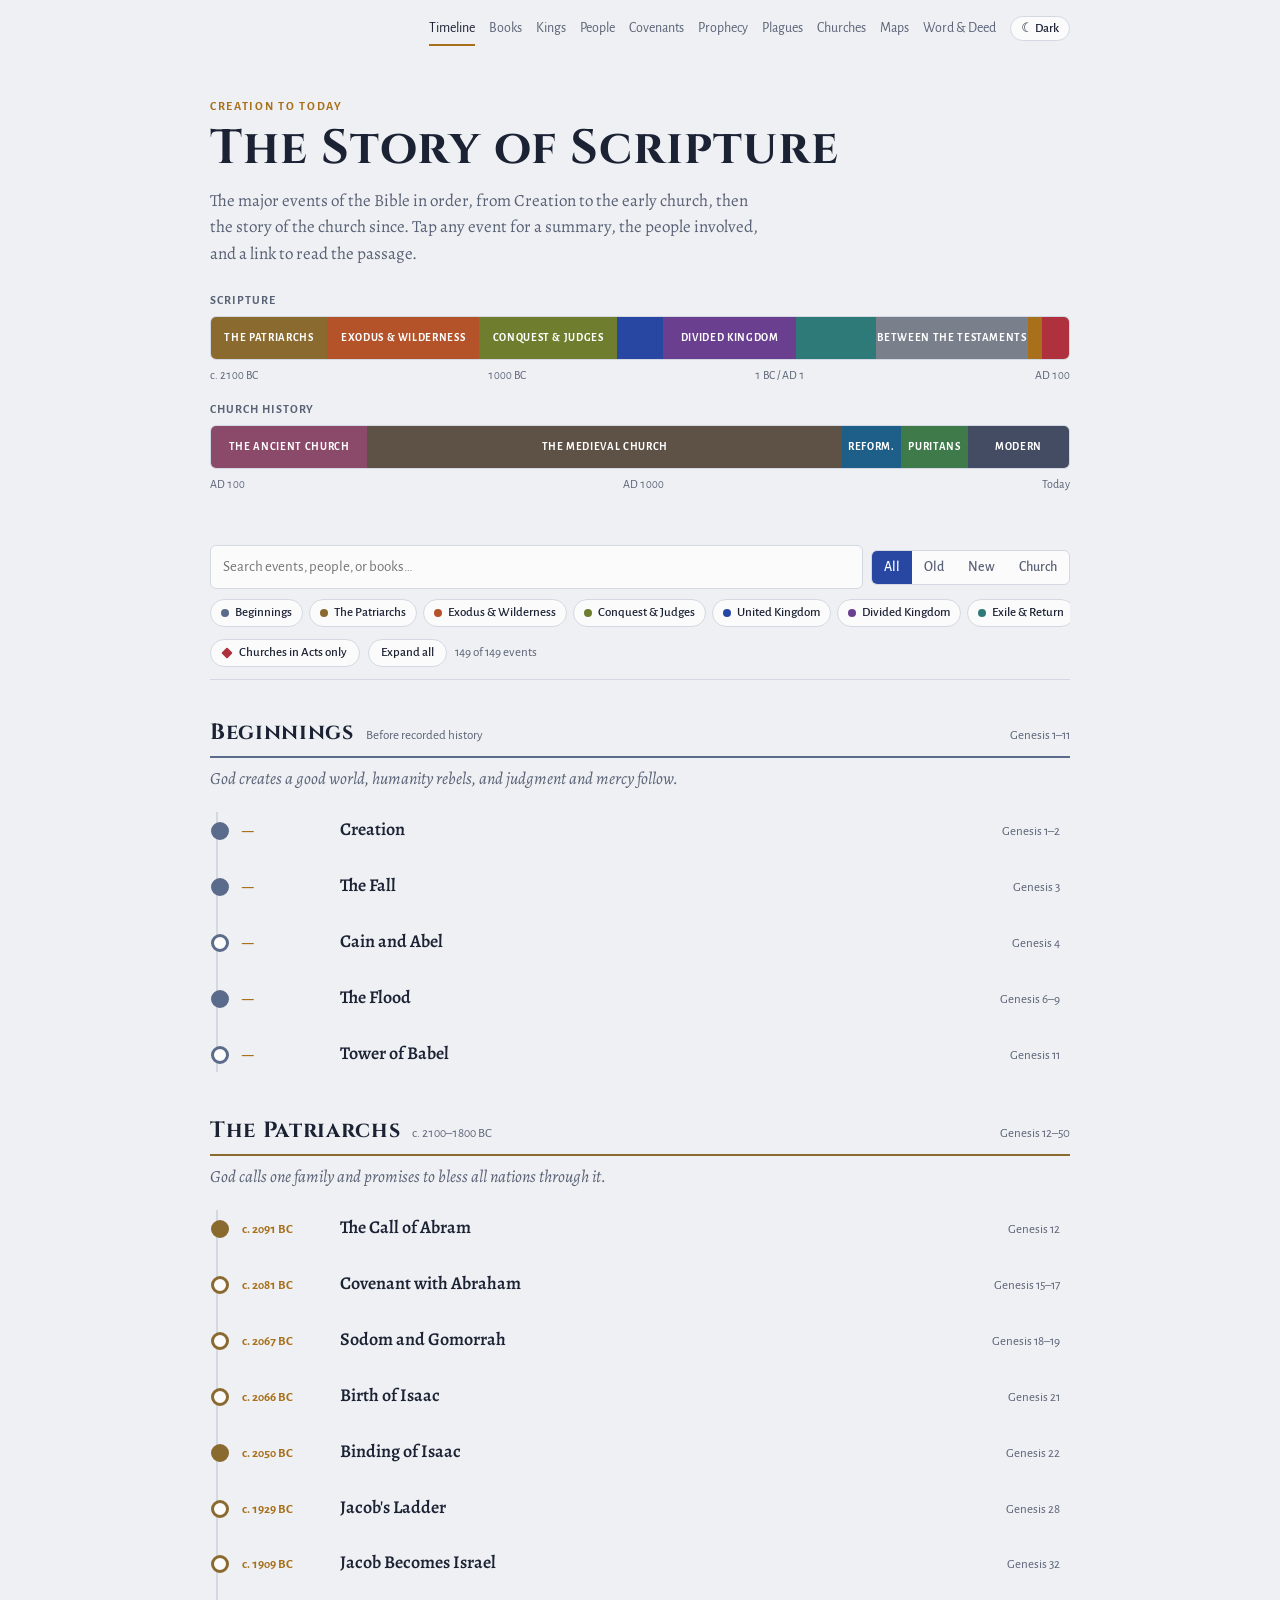
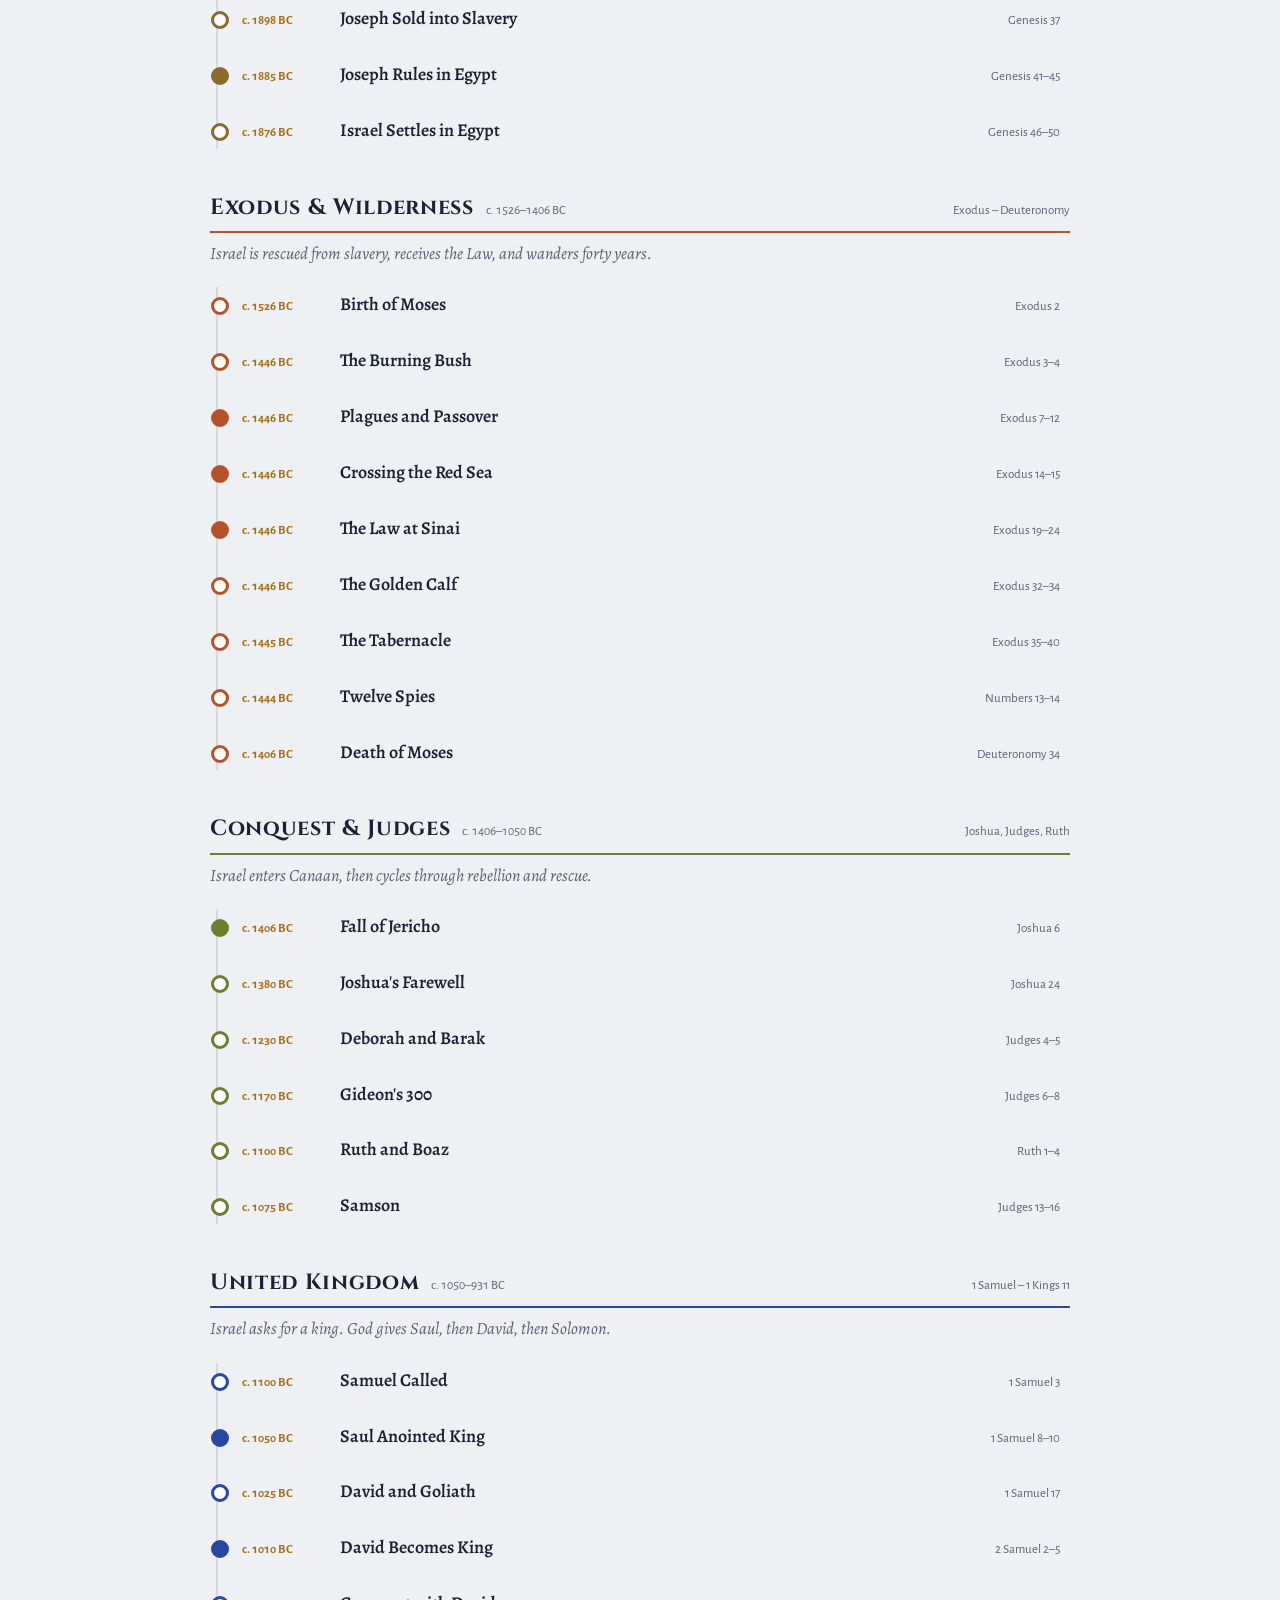
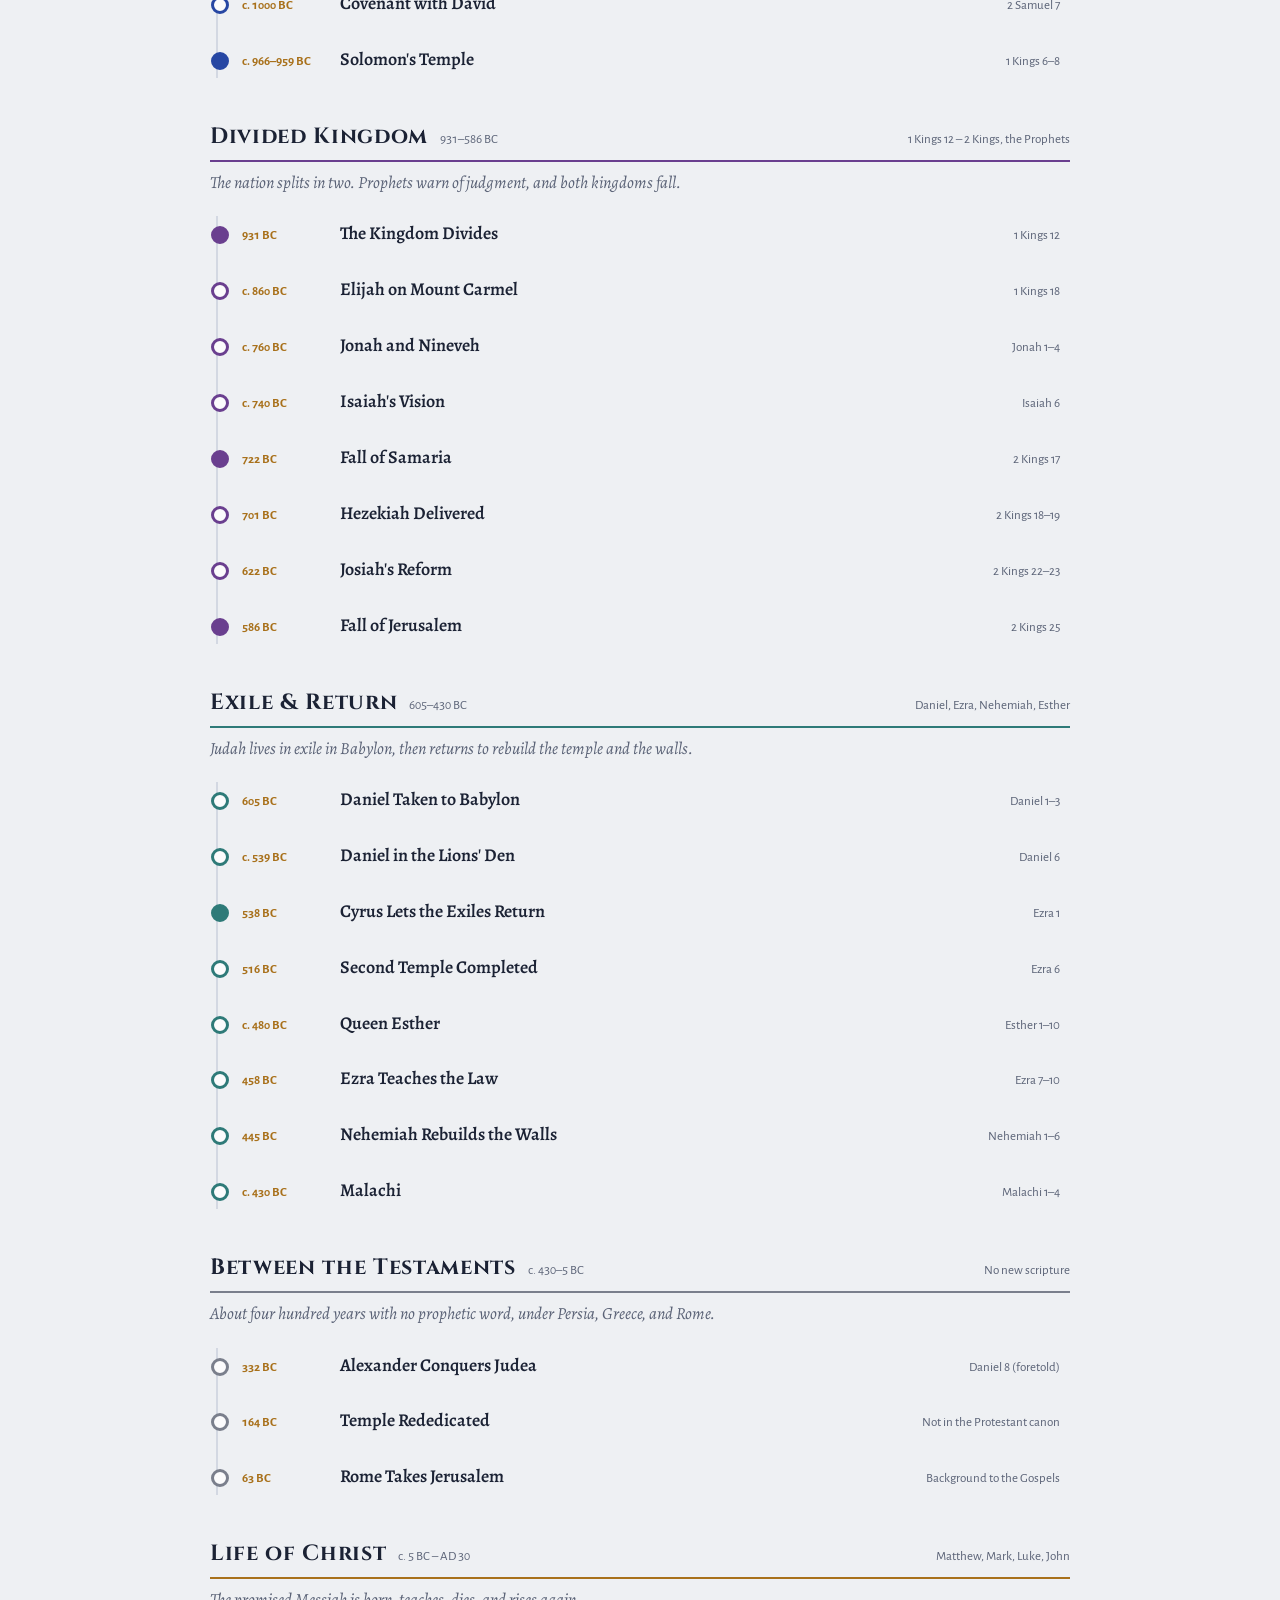
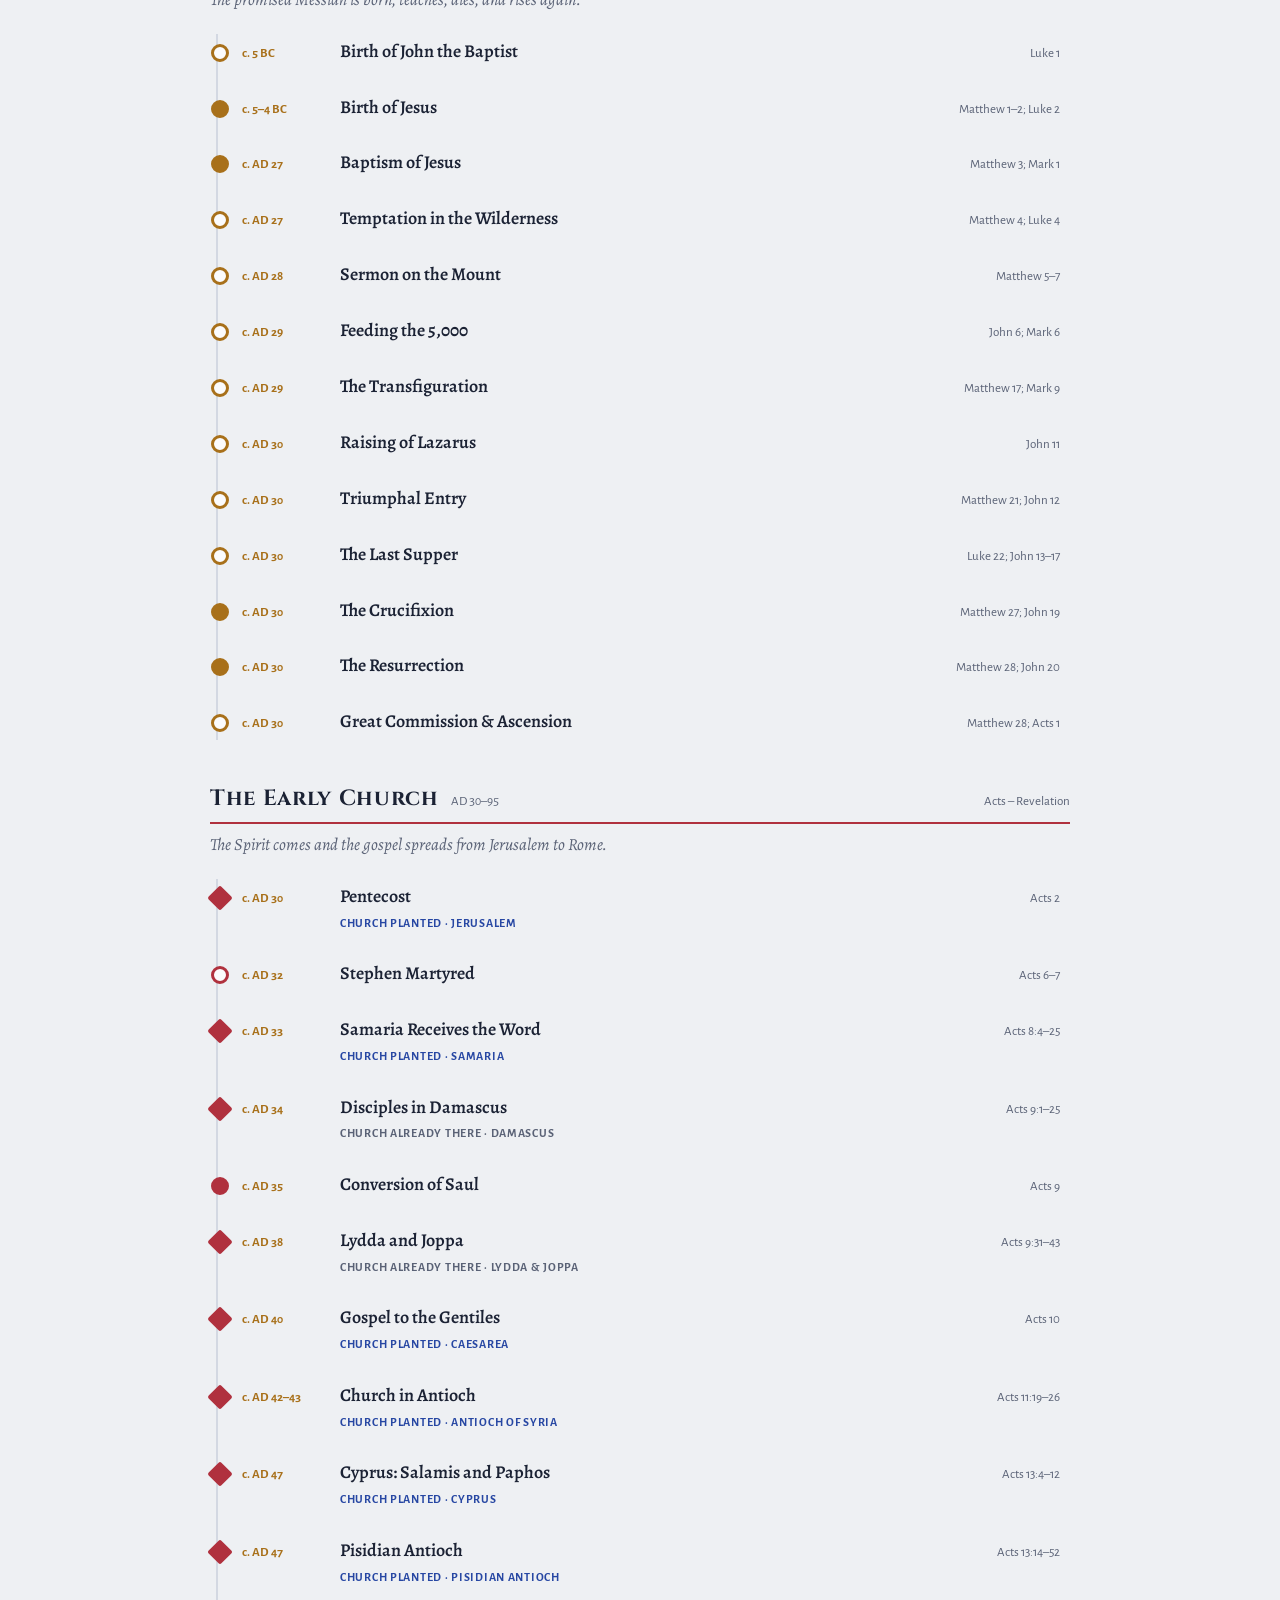
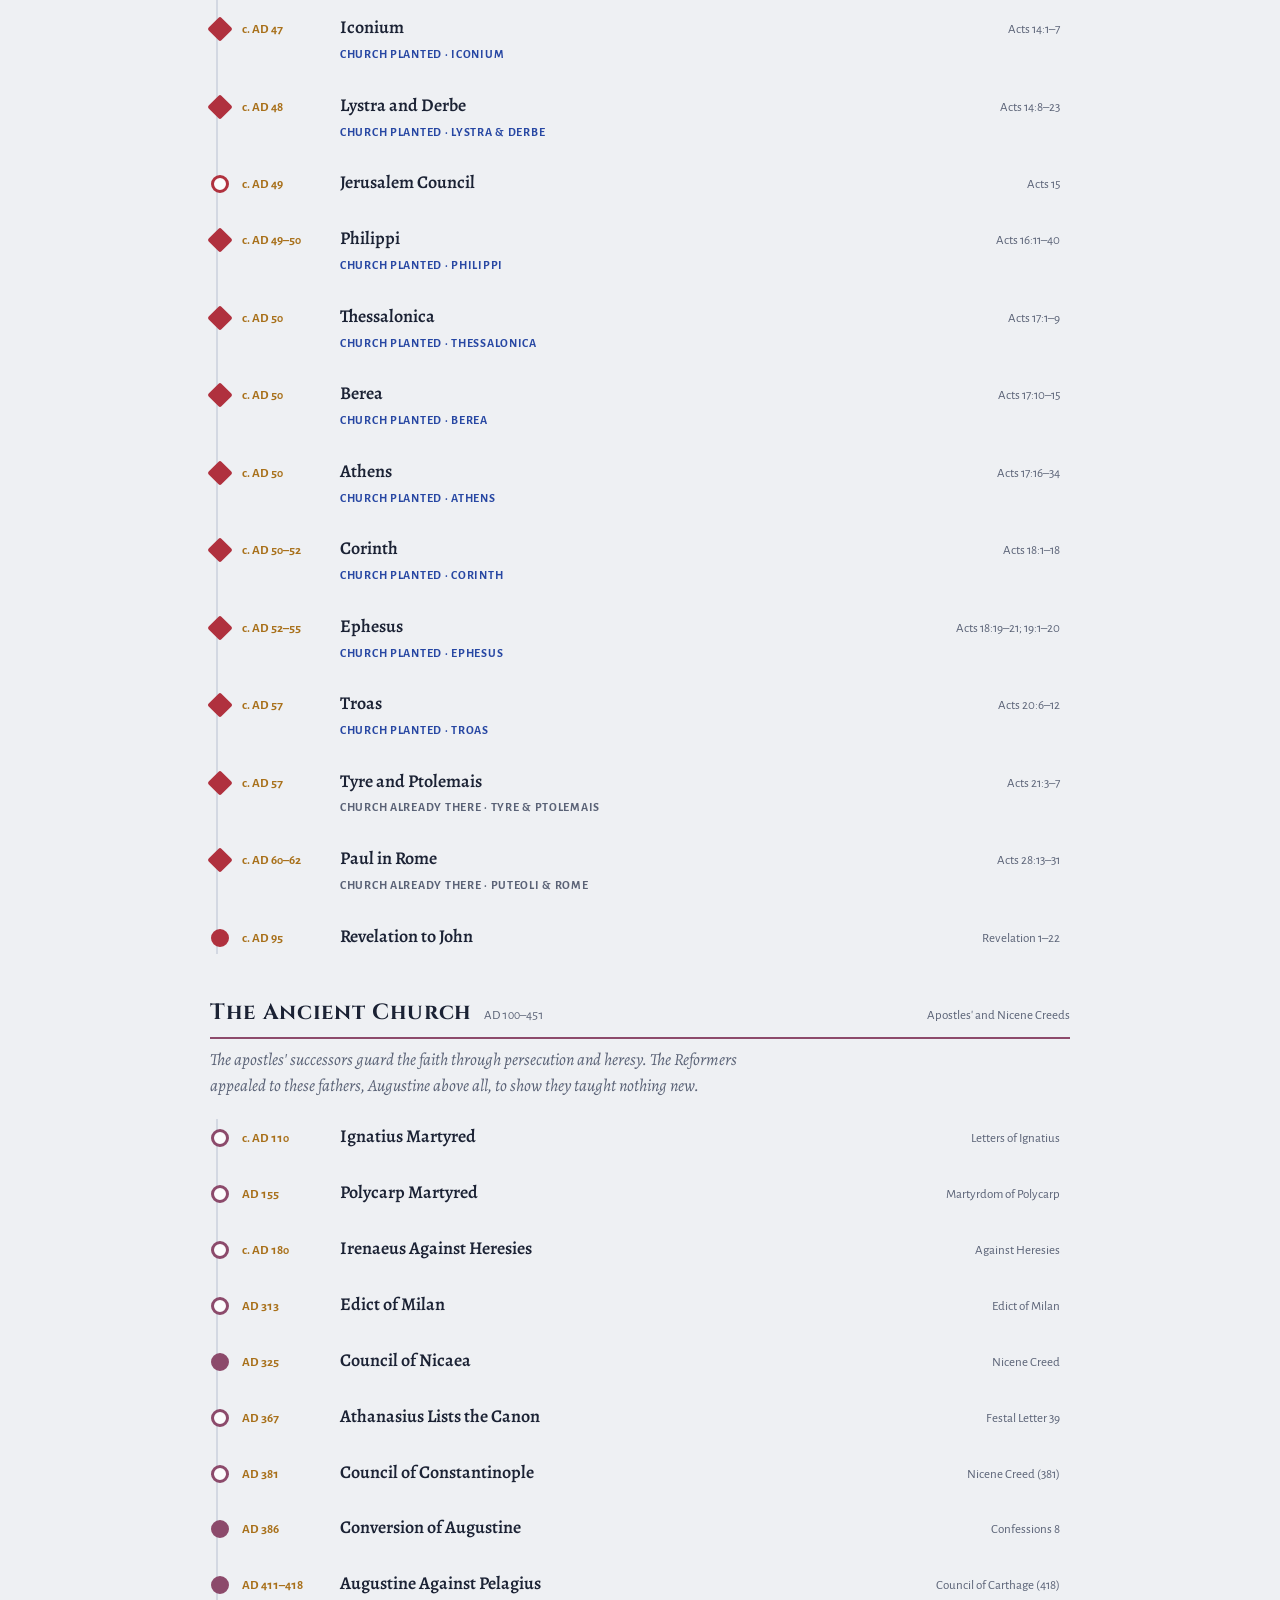
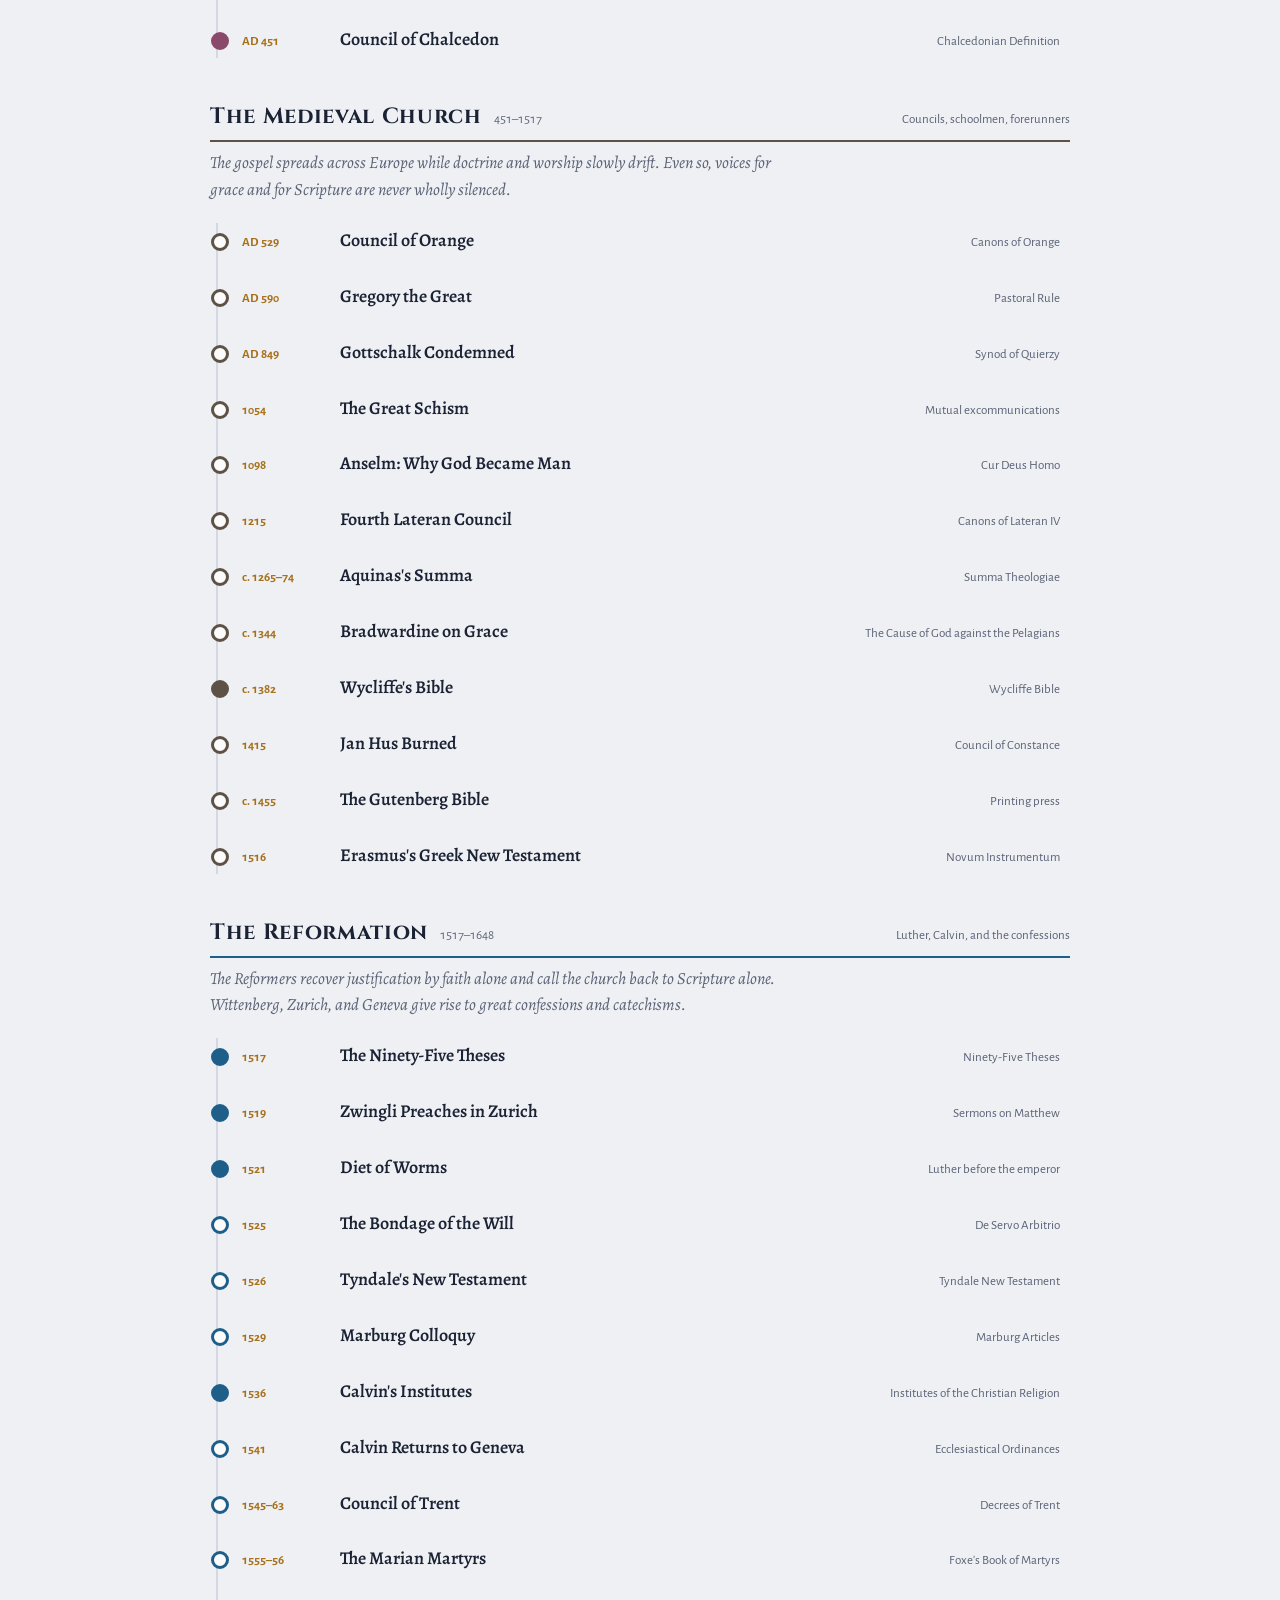
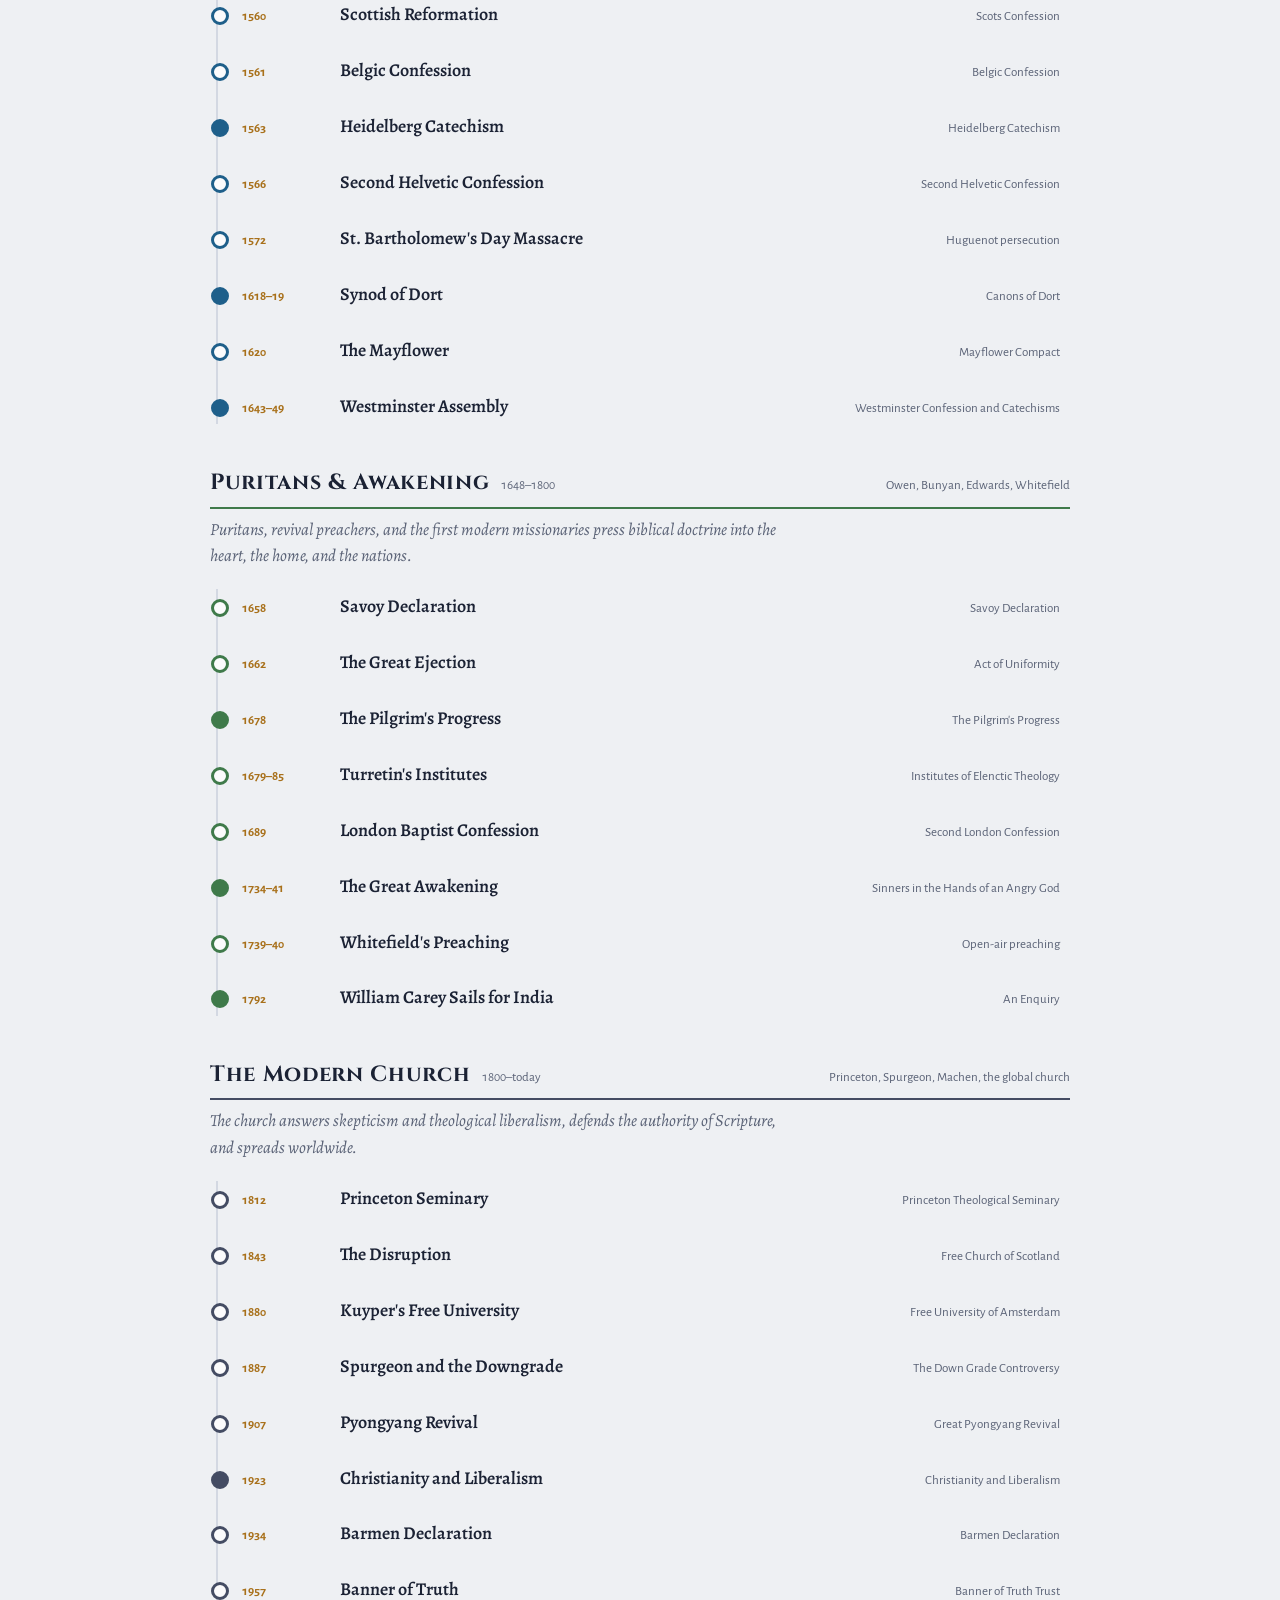
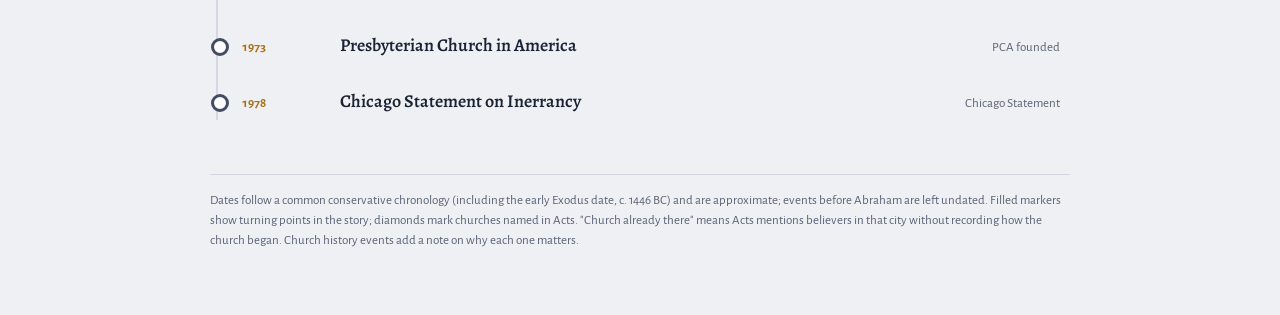
==== commit daccc14a: "Add the Church Family Tree page; fit the menu at every width; fix map pin clicks Church Family Tree " ====
--- a/index.html
+++ b/index.html
@@ -118,8 +118,13 @@
 .sitenav{position:sticky;top:env(safe-area-inset-top,0px);z-index:8;background:var(--bg);padding-bottom:10px;border-bottom:1px solid transparent;transition:border-color .15s}
 .sitenav.stuck{border-bottom-color:var(--line)}
 .sitenav .ns{display:none}
+/* Where all the tabs will not fit on one line, drop the site name and use short labels (the script below decides) */
+.sitenav.compact{gap:4px 14px}
+.sitenav.compact .home,.sitenav.compact .nl{display:none}
+.sitenav.compact .ns{display:inline}
+.sitenav.compact>a:first-of-type{margin-left:auto}
 .sitenav.fade{-webkit-mask-image:linear-gradient(90deg,#000 calc(100% - 36px),transparent);mask-image:linear-gradient(90deg,#000 calc(100% - 36px),transparent)}
-@media (max-width:560px){
+@media (max-width:820px){
   /* Phones: site name, a Menu button that opens every page, and the theme toggle */
   .sitenav{flex-wrap:nowrap;gap:8px;align-items:center}
   .sitenav>a{display:none}
@@ -171,7 +176,7 @@
 <body>
 
 <div class="wrap">
-<nav class="sitenav" aria-label="Site"><span class="home">Bible History</span><a href="index.html" aria-current="page">Timeline</a><a href="books.html">Books</a><a href="kings.html">Kings<span class="nl"> &amp; Prophets</span></a><a href="people.html">People</a><a href="covenants.html">Covenants</a><a href="prophecy.html">Prophecy</a><a href="plagues.html">Plagues</a><a href="maps.html">Maps</a><a href="word-and-deed.html">Word<span class="nl"> and</span><span class="ns"> &amp;</span> Deed</a><button type="button" class="menu-btn" id="menuBtn" aria-expanded="false" aria-controls="siteMenu"><span aria-hidden="true">☰</span> Menu</button><button type="button" class="theme-btn" id="themeBtn"></button><div class="site-menu" id="siteMenu" hidden></div></nav>
+<nav class="sitenav" aria-label="Site"><span class="home">Bible History</span><a href="index.html" aria-current="page">Timeline</a><a href="books.html">Books</a><a href="kings.html">Kings<span class="nl"> &amp; Prophets</span></a><a href="people.html">People</a><a href="covenants.html">Covenants</a><a href="prophecy.html">Prophecy</a><a href="plagues.html">Plagues</a><a href="church.html">Churches</a><a href="maps.html">Maps</a><a href="word-and-deed.html">Word<span class="nl"> and</span><span class="ns"> &amp;</span> Deed</a><button type="button" class="menu-btn" id="menuBtn" aria-expanded="false" aria-controls="siteMenu"><span aria-hidden="true">☰</span> Menu</button><button type="button" class="theme-btn" id="themeBtn"></button><div class="site-menu" id="siteMenu" hidden></div></nav>
 <header>
   <div class="eyebrow">Creation to today</div>
   <h1>The Story of Scripture</h1>
@@ -455,6 +460,13 @@
 const SEE_PROPHECY={"the-fall":1,"covenant-with-abraham":1,"covenant-with-david":1,"birth-of-jesus":6,"baptism-of-jesus":2,"sermon-on-the-mount":2,"feeding-the-5-000":1,
  "triumphal-entry":1,"the-last-supper":4,"the-crucifixion":13,"the-resurrection":2,"great-commission-ascension":4,"pentecost":1,"pisidian-antioch":1,"jerusalem-council":1,
  "plagues-and-passover":1,"jonah-and-nineveh":1};
+// Timeline events that link to a group on the Church Family Tree page
+const SEE_CHURCH={"pentecost":["early","the early church"],"irenaeus-against-heresies":["gnosticism","Gnosticism"],"council-of-nicaea":["arianism","Arianism"],
+ "council-of-constantinople":["apollinaris","Apollinarianism"],"augustine-against-pelagius":["pelagianism","Pelagianism"],"council-of-chalcedon":["eutyches","Eutychianism"],
+ "council-of-orange":["semipelagian","Semi-Pelagianism"],"the-great-schism":["eastOrth","Eastern Orthodox and Roman Catholic"],"jan-hus-burned":["moravian","the Moravian Church"],
+ "the-ninety-five-theses":["lutheran","Lutheran churches"],"zwingli-preaches-in-zurich":["reformed","Reformed churches"],"scottish-reformation":["presbyterian","Presbyterian churches"],
+ "westminster-assembly":["presbyterian","Presbyterian churches"],"the-mayflower":["congregational","Congregational churches"],"london-baptist-confession":["particular","Reformed Baptists"],
+ "whitefield-s-preaching":["methodist","Methodist churches"],"christianity-and-liberalism":["liberalism","theological liberalism"]};
 const BOOK_NAMES=new Set("Genesis Exodus Leviticus Numbers Deuteronomy Joshua Judges Ruth 1_Samuel 2_Samuel 1_Kings 2_Kings 1_Chronicles 2_Chronicles Ezra Nehemiah Esther Job Psalms Proverbs Ecclesiastes Isaiah Jeremiah Lamentations Ezekiel Daniel Hosea Joel Amos Obadiah Jonah Micah Nahum Habakkuk Zephaniah Haggai Zechariah Malachi Matthew Mark Luke John Acts Romans 1_Corinthians 2_Corinthians Galatians Ephesians Philippians Colossians 1_Thessalonians 2_Thessalonians 1_Timothy 2_Timothy Titus Philemon Hebrews James 1_Peter 2_Peter 1_John 2_John 3_John Jude Revelation".split(" ").map(s=>s.replace("_"," ")));
 const slug=s=>s.toLowerCase().replace(/[^a-z0-9]+/g,'-').replace(/^-|-$/g,'');
 const eraById=Object.fromEntries(ERAS.map(e=>[e.id,e]));
@@ -537,6 +549,7 @@
   if(SEE_PEOPLE[s])links.push('<a href="people.html#p-'+SEE_PEOPLE[s][0]+'">In the line of Jesus: '+esc(SEE_PEOPLE[s][1])+' →</a>');
   if(SEE_KINGS[s])links.push('<a href="kings.html#k-'+SEE_KINGS[s]+'">Kings &amp; Prophets: '+esc(SEE_KINGS[s].replace(/-i$/," I").replace(/^./,c=>c.toUpperCase()))+' →</a>');
   if(s==="plagues-and-passover"||s==="crossing-the-red-sea")links.push('<a href="plagues.html#'+(s==="crossing-the-red-sea"?"sea":"blood")+'">The plagues of Egypt, plague by plague →</a>');
+  if(SEE_CHURCH[s])links.push('<a href="church.html#'+SEE_CHURCH[s][0]+'">Church Family Tree: '+esc(SEE_CHURCH[s][1])+' →</a>');
   if(SEE_PROPHECY[s])links.push('<a href="prophecy.html#ev='+s+'">'+(SEE_PROPHECY[s]>1?SEE_PROPHECY[s]+' prophecies':'A prophecy')+' fulfilled here →</a>');
   if(SEE_COV[s])links.push('<a href="covenants.html#'+SEE_COV[s][0]+'">Covenants: '+esc(SEE_COV[s][1])+' →</a>');
   const bk=!e.lens&&/^([1-3] )?[A-Z][a-z]+/.exec(e.ref);
@@ -609,6 +622,7 @@
     ["kings.html","Kings & Prophets","Every king of Israel and Judah"],["people.html","People","The line of Jesus, Adam to Joseph"],
     ["covenants.html","Covenants","From Adam to the New Covenant"],["prophecy.html","Prophecy","Promises fulfilled in Christ"],
     ["plagues.html","Plagues","The plagues of Egypt and what they mean"],
+    ["church.html","Churches","Denominations, sects, and where they began"],
     ["maps.html","Maps","Places and journeys of the Bible"],["word-and-deed.html","Word and Deed","Preaching and good works together"]];
   var menu=document.getElementById("siteMenu"),mbtn=document.getElementById("menuBtn"),here=(location.pathname.split("/").pop()||"index.html");
   PAGES.forEach(function(p){var a=document.createElement("a");a.href=p[0];if(p[0]===here)a.setAttribute("aria-current","page");
@@ -619,6 +633,11 @@
   document.addEventListener("keydown",function(e){if(e.key==="Escape"&&!menu.hidden){e.stopPropagation();setMenu(false,true)}},true);
   addEventListener("resize",function(){if(!menu.hidden&&getComputedStyle(mbtn).display==="none")setMenu(false)});
   function size(){root.style.setProperty("--navh",nav.offsetHeight+"px")}
+  // Desktop: if the tabs wrap onto a second line, switch to the compact menu
+  function fit(){nav.classList.remove("compact");if(getComputedStyle(mbtn).display!=="none")return;
+    var tops=[].map.call(nav.querySelectorAll(":scope>a,:scope>.home,:scope>.theme-btn"),function(e){return e.offsetTop});
+    if(Math.max.apply(null,tops)-Math.min.apply(null,tops)>8)nav.classList.add("compact")}
+  fit();addEventListener("resize",fit);if(document.fonts)document.fonts.ready.then(fit);
   function stuck(){nav.classList.toggle("stuck",scrollY>4)}
   size();if(window.ResizeObserver)new ResizeObserver(size).observe(nav);
   // On a phone the tabs scroll sideways: bring the current page into view, and fade the edge while more is hidden
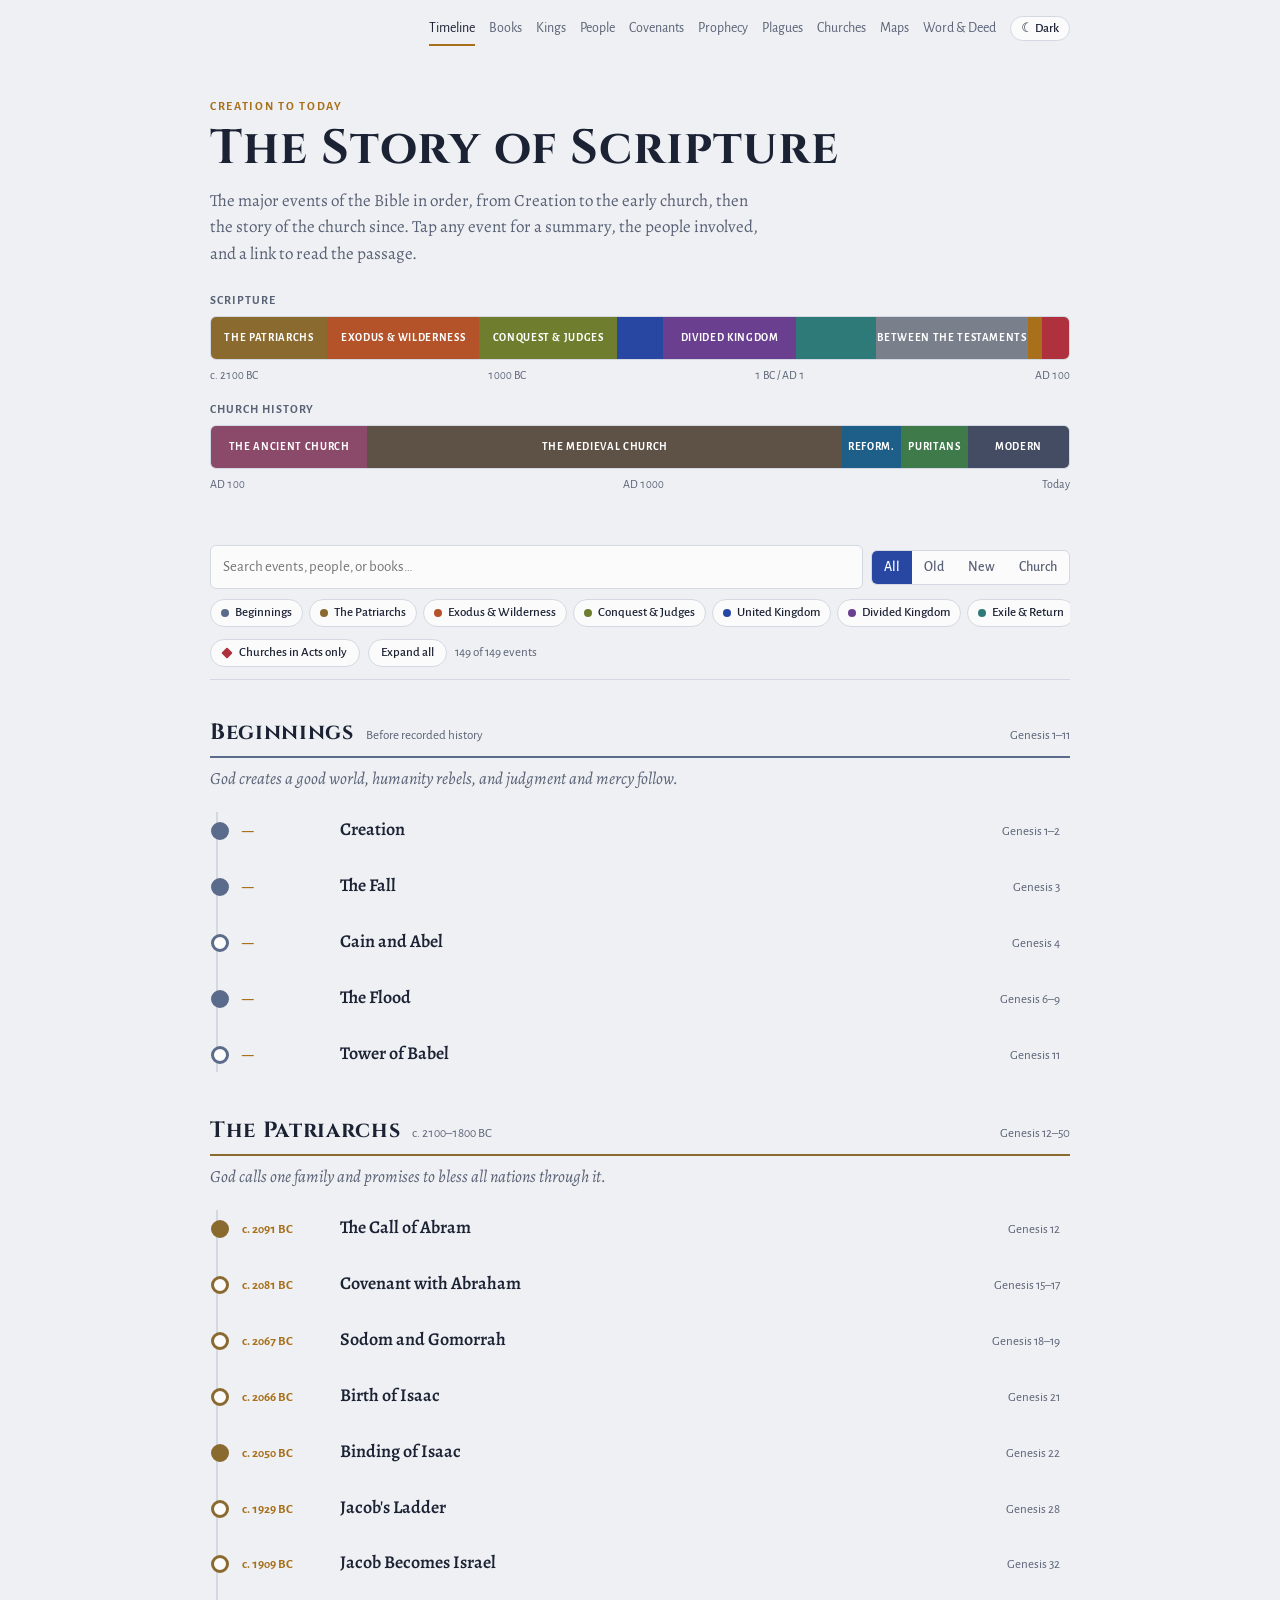
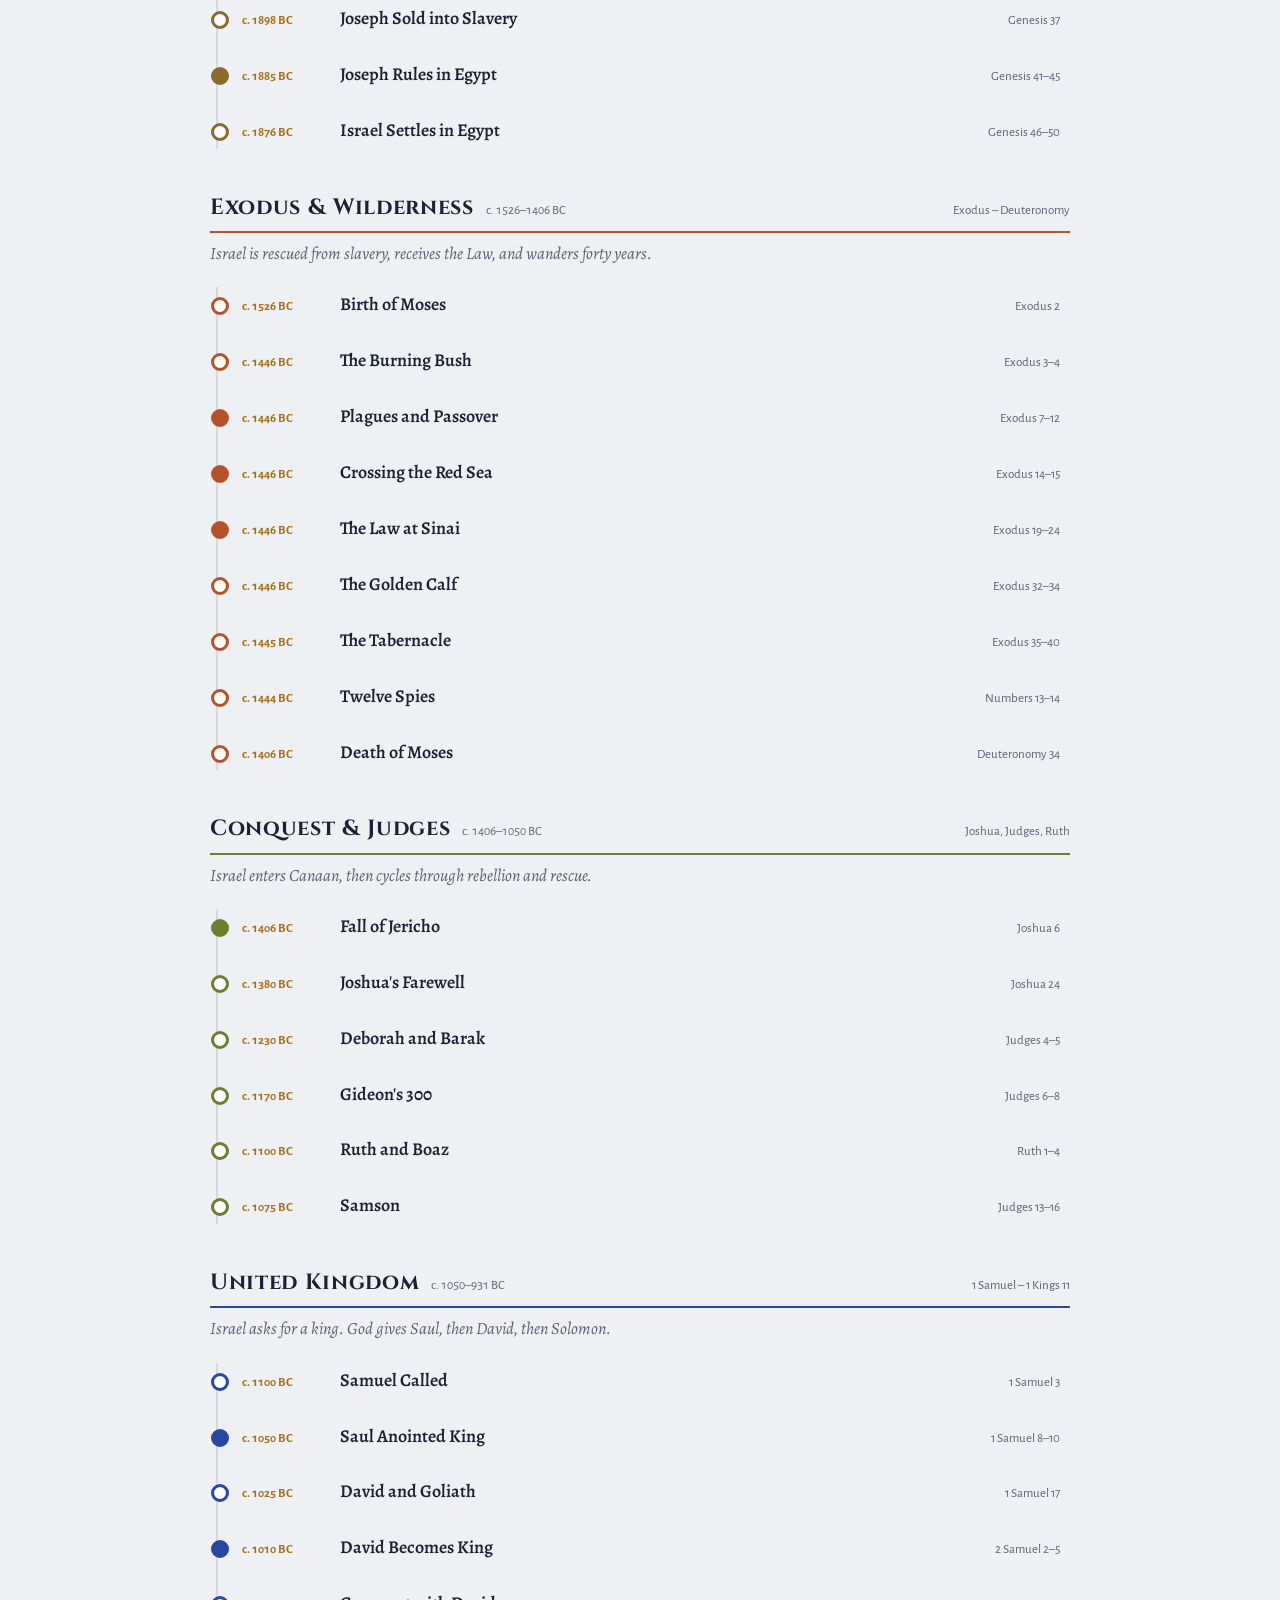
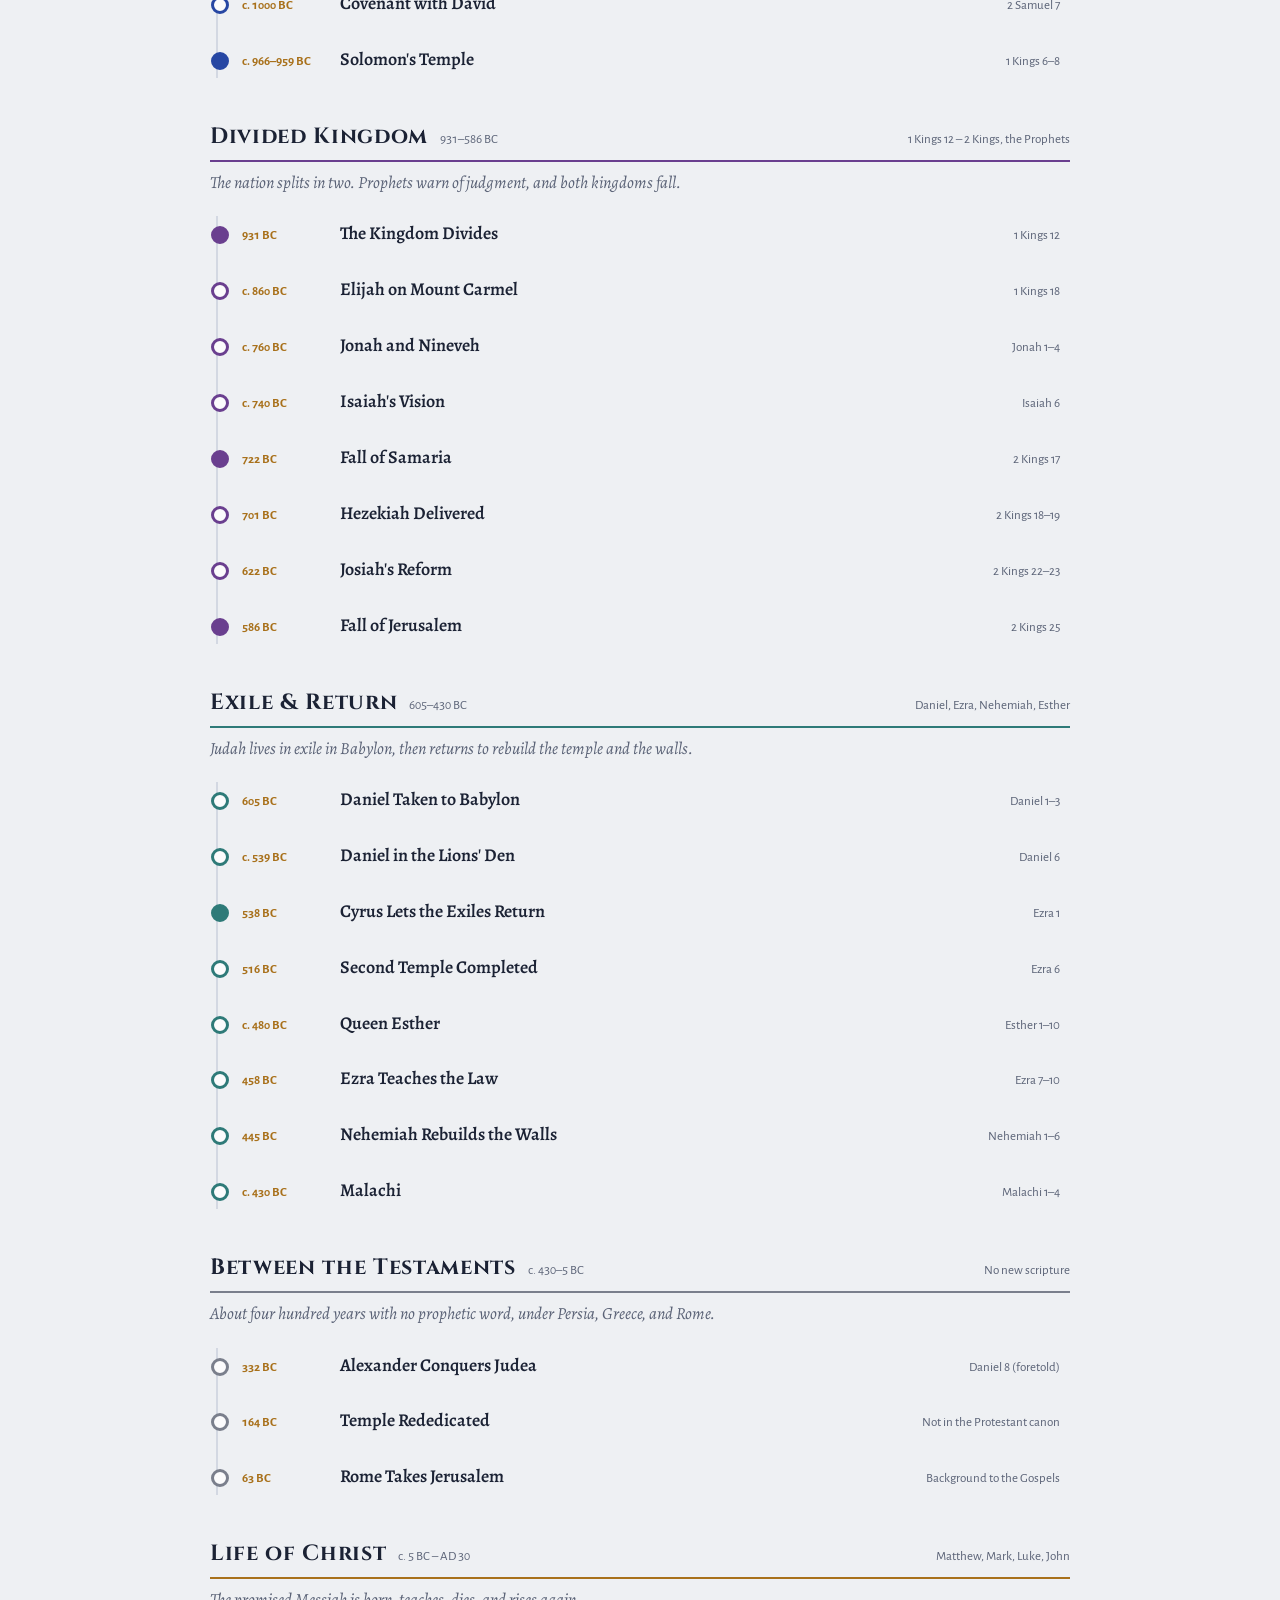
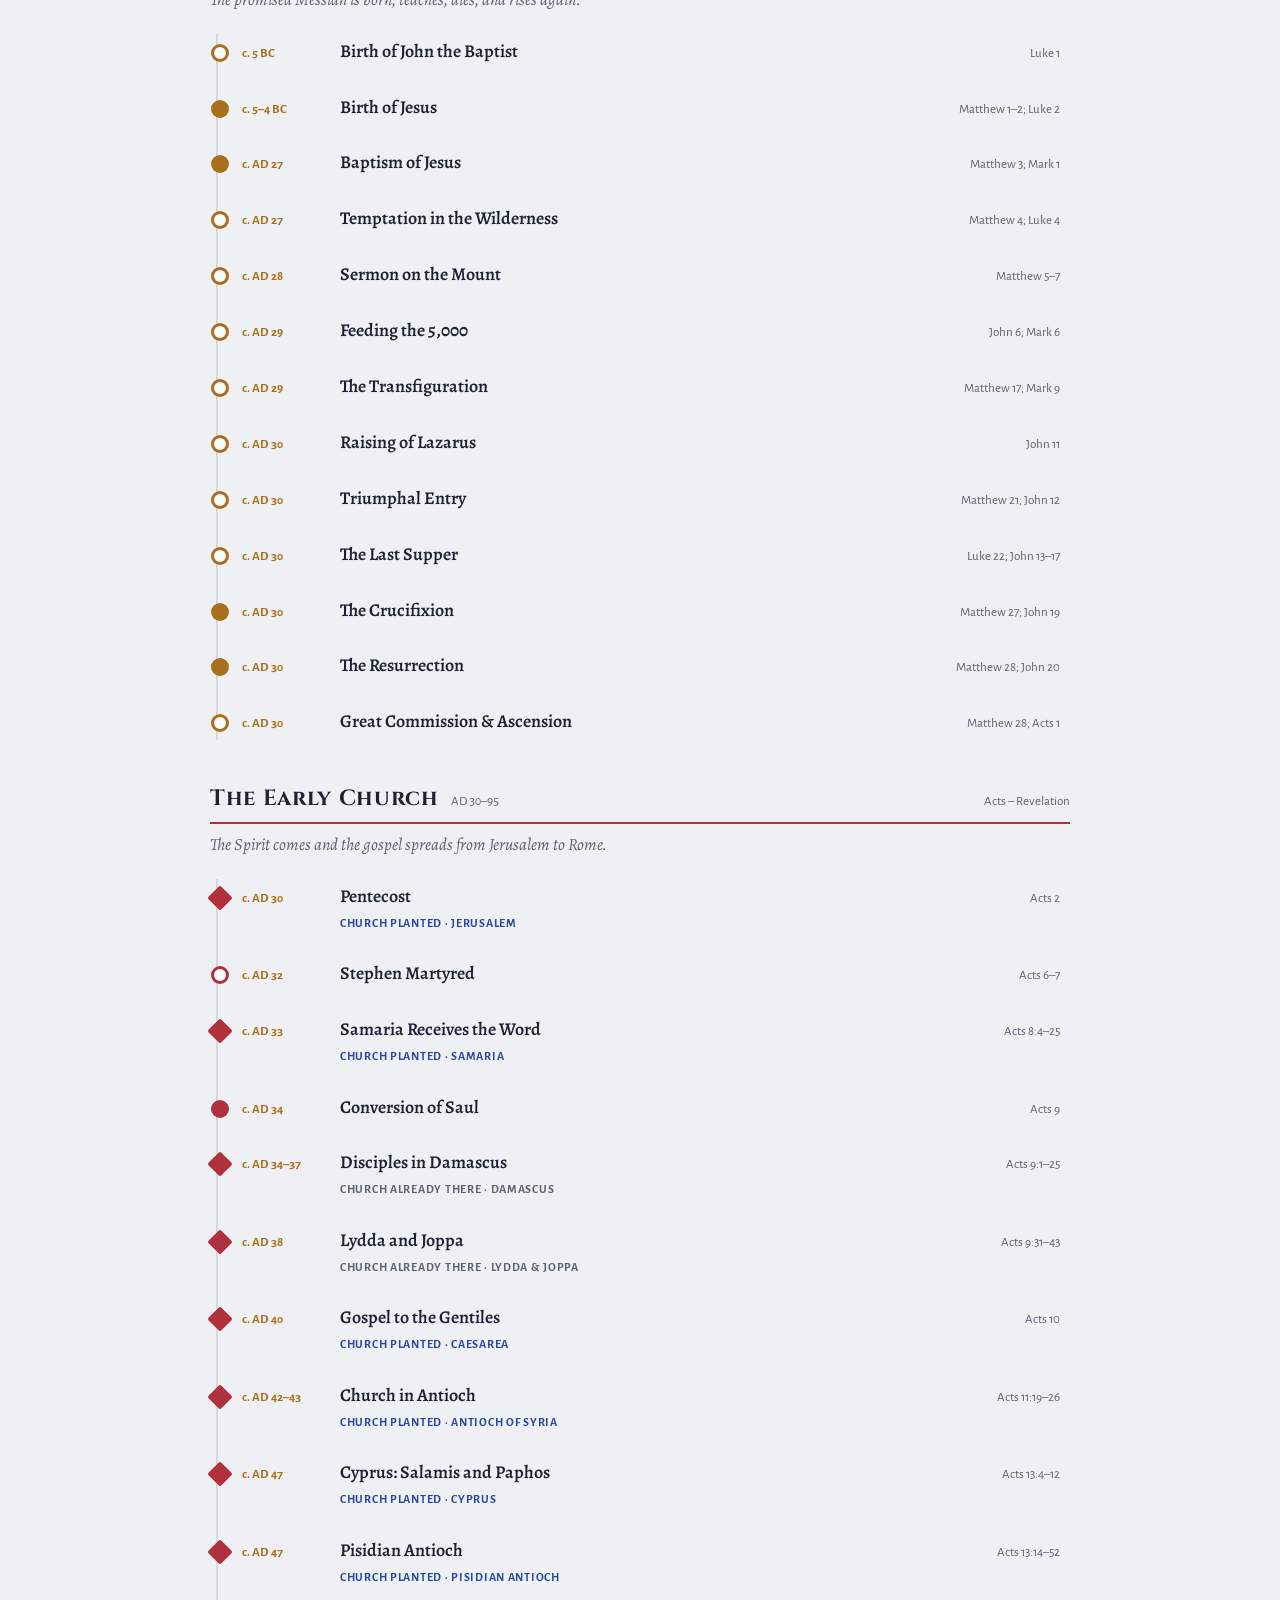
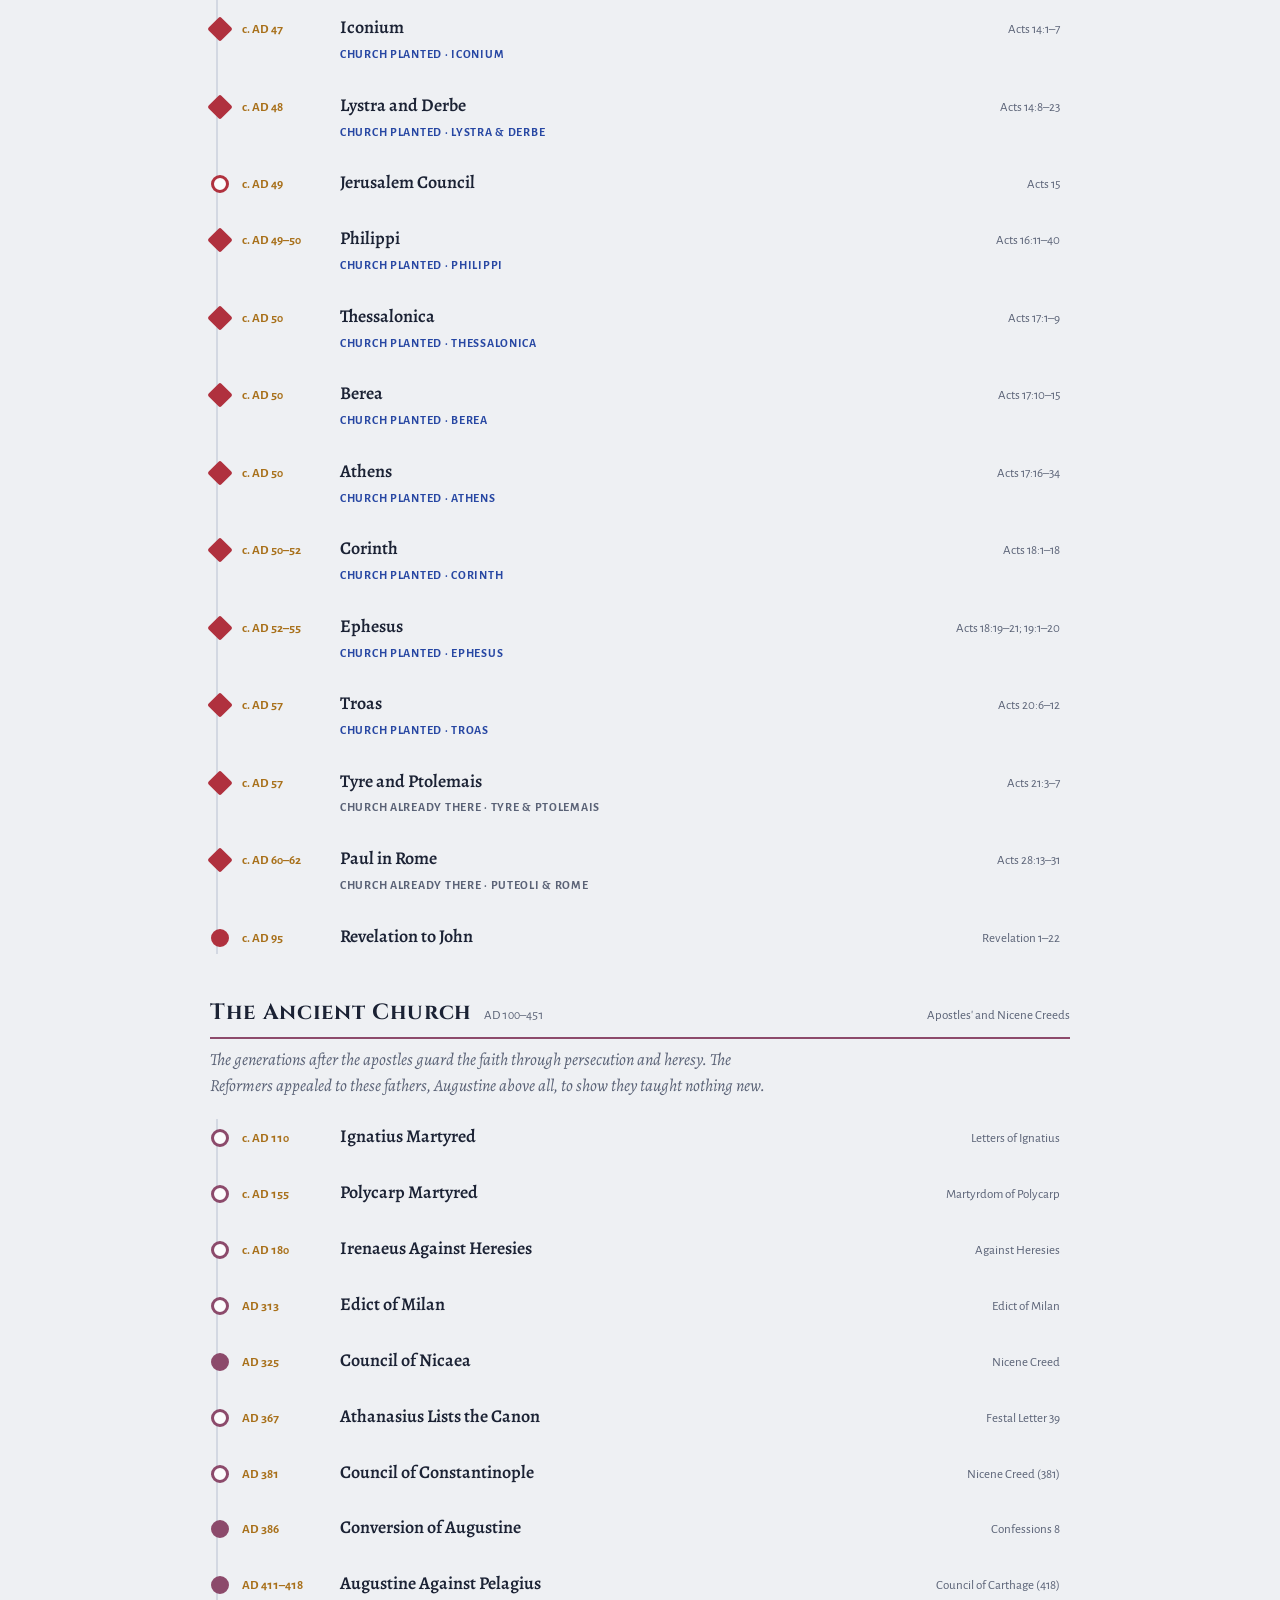
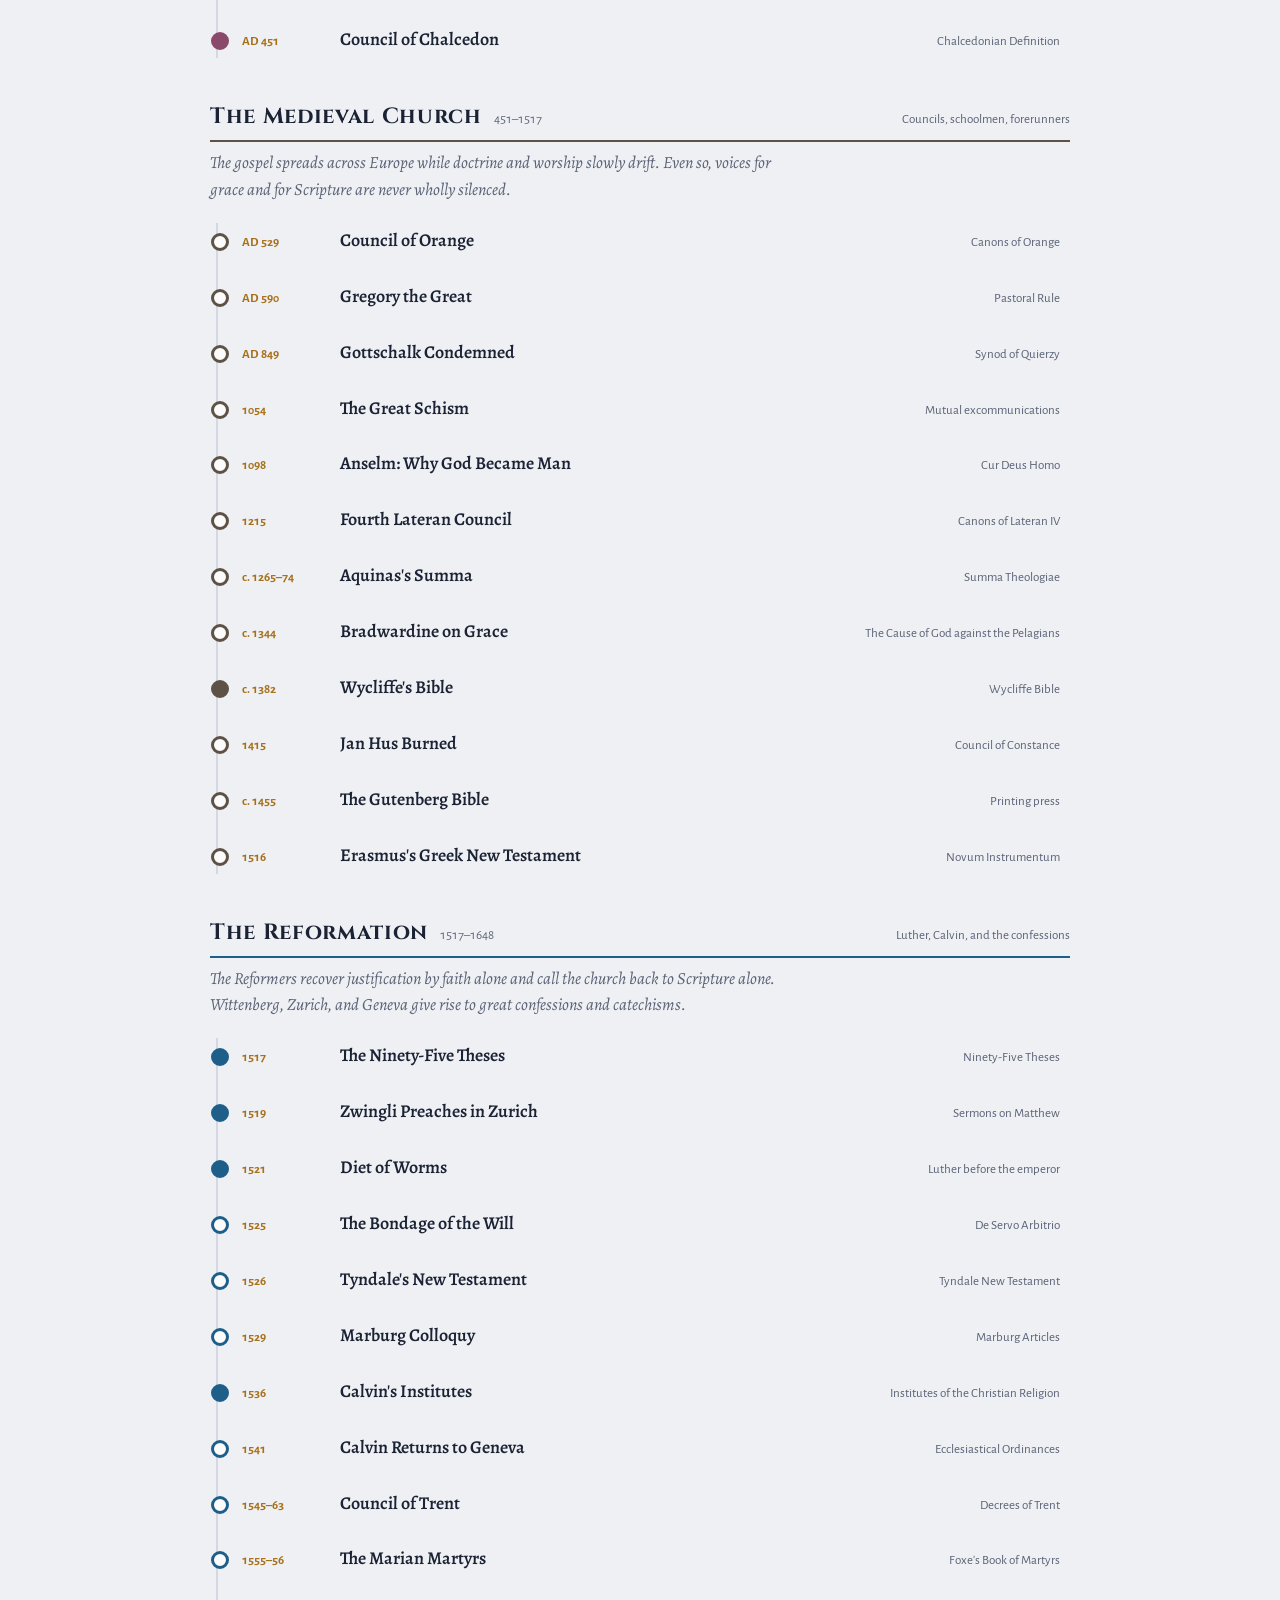
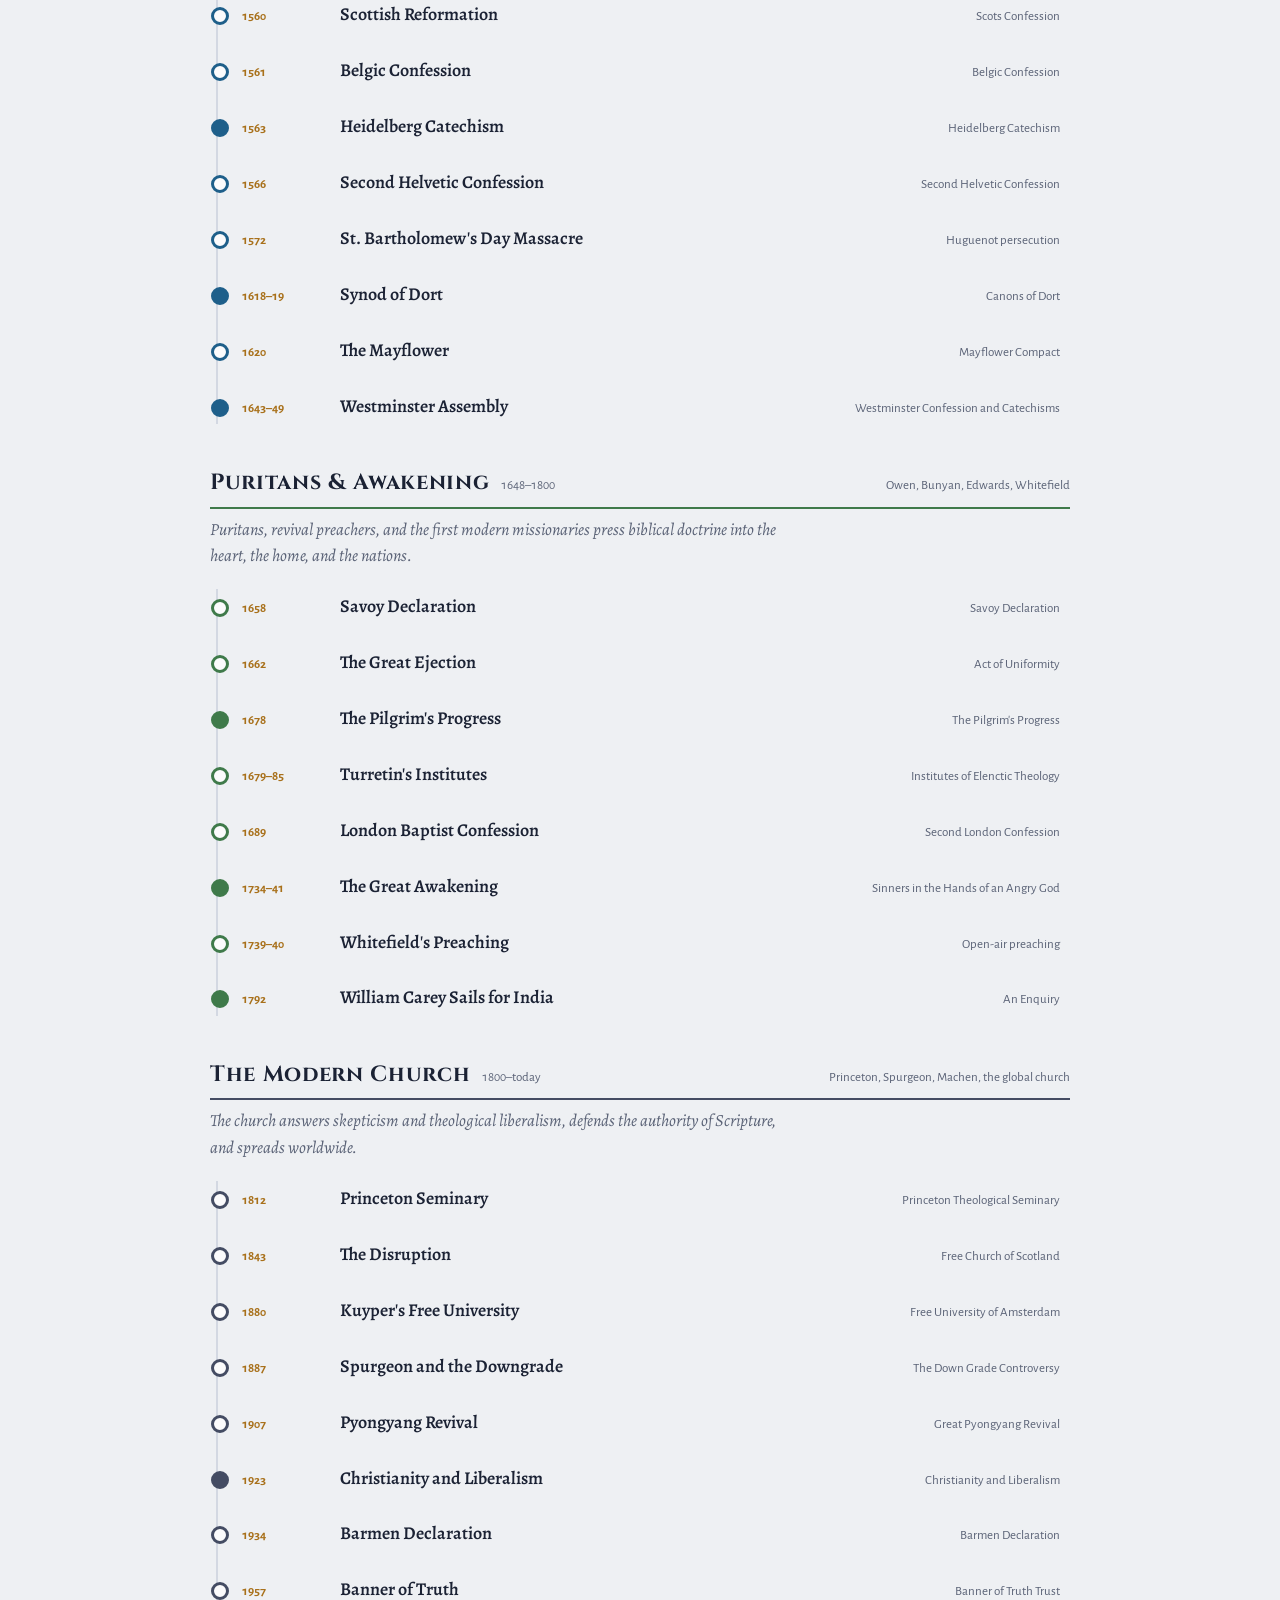
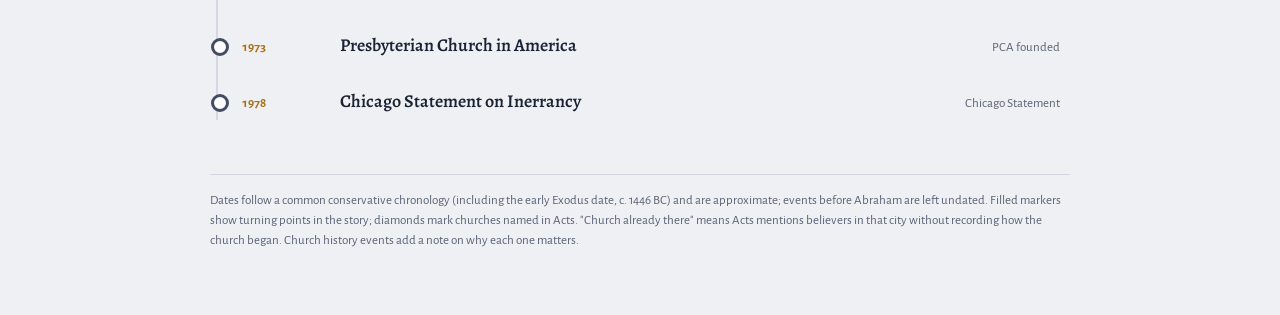
==== commit 6555928c: "Correct church-history data after a scholarly review Timeline: Polycarp c. 155; Basil (d. 379) remov" ====
--- a/index.html
+++ b/index.html
@@ -3,9 +3,9 @@
 <head>
 <meta charset="utf-8">
 <meta name="viewport" content="width=device-width, initial-scale=1, viewport-fit=cover">
-<style>html,body{margin:0}img{max-width:100%}[hidden]{display:none!important}</style>
+<link rel="stylesheet" href="site.css">
 <title>Bible Story Timeline</title>
-<script>try{var t=localStorage.getItem("theme");if(t)document.documentElement.dataset.theme=t}catch(e){}</script>
+<script src="site.js"></script>
 <meta name="claude:viewport-fit-sides" content="cover">
 <link rel="manifest" href="manifest.webmanifest">
 <link rel="icon" href="favicon.svg" type="image/svg+xml">
@@ -14,27 +14,12 @@
 <meta name="theme-color" content="#10141f" media="(prefers-color-scheme: dark)">
 <meta name="mobile-web-app-capable" content="yes">
 <meta name="apple-mobile-web-app-capable" content="yes">
-<meta name="apple-mobile-web-app-title" content="Bible History">
-<script>if("serviceWorker" in navigator&&location.protocol.startsWith("http"))addEventListener("load",function(){navigator.serviceWorker.register("sw.js").catch(function(){})})</script>
+<meta name="apple-mobile-web-app-title" content="Scarlet Thread">
 <link rel="preconnect" href="https://fonts.googleapis.com">
 <link rel="preconnect" href="https://fonts.gstatic.com" crossorigin>
 <link rel="stylesheet" href="https://fonts.googleapis.com/css2?family=Cinzel:wght@500;700&family=Alegreya:ital,wght@0,400;0,600;1,400&family=Alegreya+Sans:wght@500;700&display=swap">
 <style>
 /* Layout: a single scripture "scroll" — era overview band on top, then a vertical spine of events grouped by era. Palette from illuminated manuscripts: lapis, ochre gold, vellum stone, ink. */
-:root{
-  --bg:#eef0f3; --surface:#fbfbfc; --ink:#1b2234; --muted:#5a6276; --line:#d3d8e2;
-  --lapis:#2747a3; --lapis-soft:#dfe5f6; --ochre:#a8701a; --ochre-soft:#f5ead6;
-  --display:"Cinzel","Trajan Pro",Georgia,serif;
-  --body:"Alegreya",Georgia,"Times New Roman",serif;
-  --ui:"Alegreya Sans","Segoe UI",system-ui,sans-serif;
-}
-@media (prefers-color-scheme:dark){:root:not([data-theme="light"]){
-  --bg:#10141f; --surface:#181e2d; --ink:#e7e9f0; --muted:#9aa2b8; --line:#2c3449;
-  --lapis:#8ea6f0; --lapis-soft:#22305a; --ochre:#e0ac55; --ochre-soft:#3a2d17; color-scheme:dark}}
-:root[data-theme="dark"]{
-  --bg:#10141f; --surface:#181e2d; --ink:#e7e9f0; --muted:#9aa2b8; --line:#2c3449;
-  --lapis:#8ea6f0; --lapis-soft:#22305a; --ochre:#e0ac55; --ochre-soft:#3a2d17; color-scheme:dark}
-
 *{box-sizing:border-box}
 body{background:var(--bg);color:var(--ink);font-family:var(--body);font-size:17px;line-height:1.55;
   padding-left:max(16px,env(safe-area-inset-left,0px));padding-right:max(16px,env(safe-area-inset-right,0px));padding-block:0 64px}
@@ -110,48 +95,11 @@
 .toggle .diamond{width:8px;height:8px;background:#b0313e;transform:rotate(45deg);border-radius:1px}
 .toggle[aria-pressed="true"]{background:var(--ink);color:var(--surface);border-color:var(--ink)}
 .toggle:focus-visible{outline:2px solid var(--ochre);outline-offset:2px}
-.sitenav{display:flex;flex-wrap:wrap;gap:4px 18px;align-items:baseline;padding-block:14px 0;font-family:var(--ui);font-size:14px}
-.sitenav .home{font-family:var(--display);font-weight:700;letter-spacing:.04em;color:var(--ink);margin-right:auto}
-.sitenav a{color:var(--muted);text-decoration:none;padding:4px 0;border-bottom:2px solid transparent}
-.sitenav a:hover{color:var(--ink)}
-.sitenav a[aria-current="page"]{color:var(--ink);border-bottom-color:var(--ochre)}
-.sitenav{position:sticky;top:env(safe-area-inset-top,0px);z-index:8;background:var(--bg);padding-bottom:10px;border-bottom:1px solid transparent;transition:border-color .15s}
-.sitenav.stuck{border-bottom-color:var(--line)}
-.sitenav .ns{display:none}
-/* Where all the tabs will not fit on one line, drop the site name and use short labels (the script below decides) */
-.sitenav.compact{gap:4px 14px}
-.sitenav.compact .home,.sitenav.compact .nl{display:none}
-.sitenav.compact .ns{display:inline}
-.sitenav.compact>a:first-of-type{margin-left:auto}
-.sitenav.fade{-webkit-mask-image:linear-gradient(90deg,#000 calc(100% - 36px),transparent);mask-image:linear-gradient(90deg,#000 calc(100% - 36px),transparent)}
-@media (max-width:820px){
-  /* Phones: site name, a Menu button that opens every page, and the theme toggle */
-  .sitenav{flex-wrap:nowrap;gap:8px;align-items:center}
-  .sitenav>a{display:none}
-  .sitenav .home{font-size:15px}
-  .sitenav .menu-btn{display:inline-flex}
-  .sitenav .theme-btn .tl{display:none}
-  .sitenav .theme-btn{flex:none}
-}
-.menu-btn{display:none;align-items:center;gap:6px;font:inherit;font-size:13px;font-weight:700;border:1px solid var(--line);background:var(--surface);color:var(--ink);padding:4px 12px;border-radius:999px;cursor:pointer}
-.menu-btn[aria-expanded="true"]{background:var(--ink);color:var(--surface);border-color:var(--ink)}
-.menu-btn:focus-visible{outline:2px solid var(--lapis);outline-offset:2px}
-.site-menu{position:absolute;left:0;right:0;top:100%;margin-top:6px;background:var(--surface);border:1px solid var(--line);border-radius:10px;box-shadow:0 12px 32px rgba(0,0,0,.18);padding:6px;display:grid;gap:2px;max-height:calc(100vh - 90px);overflow:auto;white-space:normal}
-.site-menu a{display:block;border:0;padding:9px 12px;border-radius:8px;color:var(--ink);text-decoration:none}
-.site-menu a b{display:block;font-size:15px}
-.site-menu a span{display:block;font-size:12.5px;color:var(--muted);font-weight:500}
-.site-menu a:hover,.site-menu a:focus-visible{background:var(--bg);outline:none}
-.site-menu a[aria-current="page"]{background:var(--lapis-soft)}
-.site-menu a[aria-current="page"] b::after{content:" · you are here";font-size:12px;font-weight:500;color:var(--muted)}
-.sitenav a:focus-visible{outline:2px solid var(--lapis);outline-offset:2px}
 .xlinks{display:flex;flex-direction:column;gap:2px;margin:4px 0 10px;font-family:var(--ui);font-size:14px}
 .xlinks .lbl{font-size:12px;font-weight:700;letter-spacing:.08em;text-transform:uppercase;color:var(--muted)}
 .ev{scroll-margin-top:calc(190px + var(--navh,0px))}
 .ev.flash>button.head{background:var(--ochre-soft)}
 mark{background:var(--ochre-soft);color:inherit;padding:0 2px;border-radius:2px}
-.theme-btn{font-family:var(--ui);font-size:13px;font-weight:500;border:1px solid var(--line);background:var(--surface);color:var(--ink);padding:3px 10px;border-radius:999px;cursor:pointer}
-.theme-btn:focus-visible{outline:2px solid var(--lapis);outline-offset:2px}
-.theme-btn:hover{border-color:var(--muted)}
 .now{font-family:var(--ui);font-size:13px;font-weight:700;color:var(--ink);display:flex;gap:6px;align-items:center;margin-left:auto}
 .now .dot{width:8px;height:8px;border-radius:50%}
 .empty p{margin:0 0 10px}
@@ -176,7 +124,7 @@
 <body>
 
 <div class="wrap">
-<nav class="sitenav" aria-label="Site"><span class="home">Bible History</span><a href="index.html" aria-current="page">Timeline</a><a href="books.html">Books</a><a href="kings.html">Kings<span class="nl"> &amp; Prophets</span></a><a href="people.html">People</a><a href="covenants.html">Covenants</a><a href="prophecy.html">Prophecy</a><a href="plagues.html">Plagues</a><a href="church.html">Churches</a><a href="maps.html">Maps</a><a href="word-and-deed.html">Word<span class="nl"> and</span><span class="ns"> &amp;</span> Deed</a><button type="button" class="menu-btn" id="menuBtn" aria-expanded="false" aria-controls="siteMenu"><span aria-hidden="true">☰</span> Menu</button><button type="button" class="theme-btn" id="themeBtn"></button><div class="site-menu" id="siteMenu" hidden></div></nav>
+<nav class="sitenav" aria-label="Site"></nav><script>Site.nav()</script>
 <header>
   <div class="eyebrow">Creation to today</div>
   <h1>The Story of Scripture</h1>
@@ -240,7 +188,7 @@
  {id:"church",name:"The Early Church",t:"NT",span:"AD 30–95",books:"Acts – Revelation",color:"#b0313e",from:30,to:100,
   intro:"The Spirit comes and the gospel spreads from Jerusalem to Rome."},
  {id:"ancient",name:"The Ancient Church",t:"CH",span:"AD 100–451",books:"Apostles' and Nicene Creeds",color:"#8c4a6b",from:100,to:451,
-  intro:"The apostles' successors guard the faith through persecution and heresy. The Reformers appealed to these fathers, Augustine above all, to show they taught nothing new."},
+  intro:"The generations after the apostles guard the faith through persecution and heresy. The Reformers appealed to these fathers, Augustine above all, to show they taught nothing new."},
  {id:"medieval",name:"The Medieval Church",t:"CH",span:"451–1517",books:"Councils, schoolmen, forerunners",color:"#5e5146",from:451,to:1517,
   intro:"The gospel spreads across Europe while doctrine and worship slowly drift. Even so, voices for grace and for Scripture are never wholly silenced."},
  {id:"reformation",name:"The Reformation",t:"CH",span:"1517–1648",books:"Luther, Calvin, and the confessions",color:"#1e5f8a",short:"Reform.",from:1517,to:1648,
@@ -332,8 +280,8 @@
  ["church","c. AD 30","Pentecost","Acts 2","The Holy Spirit comes on the disciples. Peter preaches and about 3,000 believe and are baptized. The church in Jerusalem begins, devoted to teaching, fellowship, the breaking of bread, and prayer.",["Peter","The Twelve"],1,"Jerusalem"],
  ["church","c. AD 32","Stephen Martyred","Acts 6–7","Stephen, a deacon, is stoned for his testimony. Persecution scatters the church beyond Jerusalem.",["Stephen","Saul"]],
  ["church","c. AD 33","Samaria Receives the Word","Acts 8:4–25","Philip preaches Christ in Samaria and many are baptized. Peter and John come down, and the Samaritan believers receive the Holy Spirit.",["Philip","Peter","John","Simon"],0,"Samaria"],
- ["church","c. AD 34","Disciples in Damascus","Acts 9:1–25","Saul travels to arrest believers already living in Damascus. After his conversion, Ananias baptizes him and the disciples there help him escape over the wall.",["Ananias","Saul"],0,"Damascus",1],
- ["church","c. AD 35","Conversion of Saul","Acts 9","On the road to Damascus, the persecutor Saul meets the risen Jesus and becomes the apostle Paul.",["Saul/Paul","Ananias"],1],
+ ["church","c. AD 34","Conversion of Saul","Acts 9","On the road to Damascus, the persecutor Saul meets the risen Jesus and becomes the apostle Paul.",["Saul/Paul","Ananias"],1],
+ ["church","c. AD 34–37","Disciples in Damascus","Acts 9:1–25","Saul travels to arrest believers already living in Damascus. After his conversion, Ananias baptizes him and the disciples there help him escape over the wall.",["Ananias","Saul"],0,"Damascus",1],
  ["church","c. AD 38","Lydda and Joppa","Acts 9:31–43","The church grows across Judea, Galilee, and Samaria. Peter visits the saints at Lydda, heals Aeneas, and raises Tabitha (Dorcas) at Joppa.",["Peter","Aeneas","Tabitha"],0,"Lydda & Joppa",1],
  ["church","c. AD 40","Gospel to the Gentiles","Acts 10","Peter preaches to the Roman centurion Cornelius, and the Spirit falls on Gentile believers in his household.",["Peter","Cornelius"],0,"Caesarea"],
  ["church","c. AD 42–43","Church in Antioch","Acts 11:19–26","Believers scattered by persecution preach to Greeks in Antioch of Syria. Barnabas and Saul teach there a year, and the disciples are first called Christians. Antioch later sends out Paul's missions.",["Barnabas","Saul"],1,"Antioch of Syria"],
@@ -357,12 +305,12 @@
 // Church history: [era, date, title, source, summary, why it matters, people, key turning point, key text]
 const CH=[
  ["ancient","c. AD 110","Ignatius Martyred","Letters of Ignatius","On his way to die in Rome, Ignatius of Antioch writes seven letters urging the churches to stay united under their overseers and to hold that Christ truly came in the flesh.","An early witness that the church confessed Jesus as both God and man from the start, against those who said His body only seemed real.",["Ignatius"],0,"1 John 4:1–3"],
- ["ancient","AD 155","Polycarp Martyred","Martyrdom of Polycarp","Polycarp, bishop of Smyrna and a disciple of John, refuses to curse Christ: \"Eighty-six years I have served Him, and He has done me no wrong.\" He is burned at the stake.","The letter to Smyrna told that church to be faithful unto death. His courage set the pattern for the martyrs who followed, down to the Reformation.",["Polycarp"],0,"Revelation 2:8–11"],
+ ["ancient","c. AD 155","Polycarp Martyred","Martyrdom of Polycarp","Polycarp, bishop of Smyrna and a disciple of John, refuses to curse Christ: \"Eighty-six years I have served Him, and He has done me no wrong.\" He is burned at the stake.","The letter to Smyrna told that church to be faithful unto death. His courage set the pattern for the martyrs who followed, down to the Reformation.",["Polycarp"],0,"Revelation 2:8–11"],
  ["ancient","c. AD 180","Irenaeus Against Heresies","Against Heresies","Irenaeus of Lyon refutes the Gnostics, who claimed secret knowledge, by pointing to the public teaching of the apostles and summing up the faith in a \"rule of faith.\"","Against secret tradition he appeals to what the apostles taught openly. The Reformers held that this apostolic teaching now comes to us in Scripture, the only infallible rule.",["Irenaeus"]],
  ["ancient","AD 313","Edict of Milan","Edict of Milan","Emperor Constantine and Licinius grant Christians freedom of worship. Persecution ends and the church begins to receive imperial favor.","Freedom brought growth, and also a long entanglement of church and state. Christ, not any emperor, is King and Head of the church.",["Constantine"]],
  ["ancient","AD 325","Council of Nicaea","Nicene Creed","Against Arius, who taught that the Son was a created being, the council confesses Christ as \"true God from true God, of one substance with the Father.\"","The creed is received because it says what Scripture says. Councils can err; they are judged by the Word, never the other way around.",["Athanasius","Arius","Constantine"],1,"John 1:1–18"],
  ["ancient","AD 367","Athanasius Lists the Canon","Festal Letter 39","Athanasius of Alexandria lists the twenty-seven books of the New Testament, the earliest list exactly matching ours, and calls them \"the springs of salvation.\"","The church recognized the canon rather than created it. Scripture's authority rests on God, its author, not on the church's approval.",["Athanasius"],0,"2 Timothy 3:14–17"],
- ["ancient","AD 381","Council of Constantinople","Nicene Creed (381)","The council affirms the full deity of the Holy Spirit, \"the Lord and giver of life,\" and completes the Nicene Creed as it is still recited today.","With Nicaea it fixes the doctrine of the Trinity the church still confesses: one God in three persons, equal in power and glory.",["Gregory of Nazianzus","Gregory of Nyssa","Basil"],0,"Matthew 28:19"],
+ ["ancient","AD 381","Council of Constantinople","Nicene Creed (381)","The council affirms the full deity of the Holy Spirit, \"the Lord and giver of life,\" and completes the Nicene Creed as it is still recited today.","With Nicaea it fixes the doctrine of the Trinity the church still confesses: one God in three persons, equal in power and glory.",["Gregory of Nazianzus","Gregory of Nyssa"],0,"Matthew 28:19"],
  ["ancient","AD 386","Conversion of Augustine","Confessions 8","In a garden in Milan, Augustine hears a child's voice say \"take up and read.\" He opens to Romans 13 and puts his trust in Christ. He becomes bishop of Hippo in Africa.","Augustine taught that grace does not merely help a willing sinner but makes the unwilling willing. The Reformers, Calvin above all, quoted him more than any other church father.",["Augustine","Monica","Ambrose"],1,"Romans 13:13–14"],
  ["ancient","AD 411–418","Augustine Against Pelagius","Council of Carthage (418)","The monk Pelagius denies original sin and teaches that people can obey God without His inward grace. Augustine answers him, and the Council of Carthage condemns his teaching.","The Reformers saw their own struggle as the same one: does salvation rest on God's grace alone, or finally on the human will?",["Augustine","Pelagius"],1,"Ephesians 2:1–10"],
  ["ancient","AD 451","Council of Chalcedon","Chalcedonian Definition","The council confesses Christ as one person in two natures, truly God and truly man, \"without confusion, without change, without division, without separation.\"","Only one who is truly God and truly man can be our mediator: human, to bear our sin in our place, and God, to bear it fully and overcome death.",["Leo the Great"],1,"Philippians 2:5–11"],
@@ -370,9 +318,9 @@
  ["medieval","AD 529","Council of Orange","Canons of Orange","A regional council condemns semi-Pelagianism, the idea that people take the first step toward God. It teaches that even the beginning of faith is God's gift.","Orange shows that grace alone was once the church's official teaching. Its canons were largely forgotten until they were rediscovered in the 1500s.",["Caesarius of Arles"],0,"John 6:44"],
  ["medieval","AD 590","Gregory the Great","Pastoral Rule","Gregory becomes bishop of Rome, writes a classic on pastoral care, and sends missionaries to the English in 597.","A mixed legacy: real zeal for missions and pastoral care, alongside a growing claim of papal authority that the Reformers would reject.",["Gregory the Great","Augustine of Canterbury"]],
  ["medieval","AD 849","Gottschalk Condemned","Synod of Quierzy","The Saxon monk Gottschalk teaches, following Augustine, that God predestines both the elect and the reprobate. He is flogged and imprisoned for life.","Archbishop James Ussher, who later wrote his history, saw him as a medieval witness to Augustine's doctrine of predestination.",["Gottschalk","Hincmar"],0,"Romans 9:10–24"],
- ["medieval","1054","The Great Schism","Mutual excommunications","The churches of Rome and Constantinople excommunicate each other over papal authority and the filioque, splitting East from West.","The papacy's claim to rule the whole church helped divide East from West, and it would stand at the center of the Reformation too.",["Leo IX","Michael Cerularius"]],
+ ["medieval","1054","The Great Schism","Mutual excommunications","Papal legates led by Cardinal Humbert excommunicate the Patriarch of Constantinople, who excommunicates them in turn. Behind the quarrel lie papal authority and the filioque, and the break between East and West hardens over the next centuries.","The papacy's claim to rule the whole church helped divide East from West, and it would stand at the center of the Reformation too.",["Humbert of Silva Candida","Michael Cerularius"]],
  ["medieval","1098","Anselm: Why God Became Man","Cur Deus Homo","Anselm of Canterbury argues that only one who is both God and man can make satisfaction for sin, because the debt is ours and only God can pay it.","The Reformers built on Anselm and sharpened satisfaction into penal substitution: Christ bears the very penalty our sin deserves.",["Anselm"],0,"Isaiah 53:4–6"],
- ["medieval","1215","Fourth Lateran Council","Canons of Lateran IV","The council defines transubstantiation, that the bread and wine become Christ's body and blood, and requires yearly confession to a priest.","The Reformers rejected transubstantiation. Christ's body is in heaven, yet believers truly feed on Him by the Spirit through faith.",["Innocent III"]],
+ ["medieval","1215","Fourth Lateran Council","Canons of Lateran IV","The council defines transubstantiation, that the bread and wine become Christ's body and blood, and requires yearly confession to a priest.","The Reformers rejected transubstantiation: Christ's body is in heaven, and His sacrifice was once for all. Calvin taught that believers feed on Christ spiritually, by faith; Zwingli, and later Baptists, stressed the Supper as a memorial that proclaims the Lord's death until He comes (1 Corinthians 11:24–26).",["Innocent III"]],
  ["medieval","c. 1265–74","Aquinas's Summa","Summa Theologiae","Thomas Aquinas writes the great synthesis of medieval theology, drawing on Aristotle to set out the whole of Christian doctrine.","Protestant theologians after the Reformation used his methods and much of his doctrine of God, while rejecting his teaching on merit, purgatory, and the sacraments.",["Thomas Aquinas"]],
  ["medieval","c. 1344","Bradwardine on Grace","The Cause of God against the Pelagians","Thomas Bradwardine, later archbishop of Canterbury, warns that \"almost the whole world\" has gone after Pelagius, and defends God's sovereign grace.","A forerunner of the Reformation's teaching on grace, writing nearly two centuries before Luther.",["Thomas Bradwardine"]],
  ["medieval","c. 1382","Wycliffe's Bible","Wycliffe Bible","John Wycliffe of Oxford teaches that Scripture is the church's highest authority and inspires the first complete English Bible. His followers, the Lollards, carry it across England.","Called \"the morning star of the Reformation\" for putting Scripture above popes and councils and into the language of the people.",["John Wycliffe"],1,"Psalm 119:105"],
@@ -401,9 +349,9 @@
 
  ["puritan","1658","Savoy Declaration","Savoy Declaration","English Congregationalists, led by John Owen and Thomas Goodwin, adapt the Westminster Confession for churches governed by their own congregations.","Shows the shared doctrine across Presbyterian, Congregational, and later Baptist churches.",["John Owen","Thomas Goodwin"]],
  ["puritan","1662","The Great Ejection","Act of Uniformity","About two thousand Puritan ministers are forced from their pulpits in England for refusing to conform to the Book of Common Prayer.","They chose conscience over livelihood. Many, such as Richard Baxter, kept writing the pastoral and devotional works still read today.",["Richard Baxter","Thomas Watson"]],
- ["puritan","1678","The Pilgrim's Progress","The Pilgrim's Progress","John Bunyan, a tinker and Baptist preacher, writes much of this allegory of the Christian life during twelve years in Bedford jail.","After the Bible, for centuries one of the most widely read books in English. It is full of Puritan teaching on conversion, assurance, and perseverance.",["John Bunyan"],1,"Hebrews 11:13–16"],
+ ["puritan","1678","The Pilgrim's Progress","The Pilgrim's Progress","John Bunyan, a tinker and Baptist preacher who spent twelve years (1660–72) in Bedford jail for preaching without a license, publishes this allegory of the Christian life. He probably wrote it during a second, shorter imprisonment in the 1670s.","After the Bible, for centuries one of the most widely read books in English. It is full of Puritan teaching on conversion, assurance, and perseverance.",["John Bunyan"],1,"Hebrews 11:13–16"],
  ["puritan","1679–85","Turretin's Institutes","Institutes of Elenctic Theology","Francis Turretin of Geneva publishes a full defense of Protestant doctrine against its opponents.","The high point of Protestant scholasticism. Charles Hodge later used it as the theology textbook at Princeton.",["Francis Turretin"]],
- ["puritan","1689","London Baptist Confession","Second London Confession","Particular Baptists publish a confession based closely on Westminster and Savoy, differing chiefly on baptism and church government.","Still the confession of many Baptist churches, the version Spurgeon later reissued.",["William Kiffin","Hanserd Knollys"]],
+ ["puritan","1689","London Baptist Confession","Second London Confession","Particular Baptists, who first drew up the confession in 1677, adopt it publicly after the Act of Toleration. It follows the Westminster Confession and the Savoy Declaration closely, differing chiefly on baptism and church government.","Still the confession of many Baptist churches, the version Spurgeon later reissued.",["William Kiffin","Hanserd Knollys"]],
  ["puritan","1734–41","The Great Awakening","Sinners in the Hands of an Angry God","Revival breaks out in Jonathan Edwards's Northampton and spreads through the colonies. Edwards preaches \"Sinners in the Hands of an Angry God\" at Enfield in 1741.","Edwards, perhaps America's greatest theologian, held that true religion lies in holy affections worked by the Spirit, and he defended the revival while testing its excesses.",["Jonathan Edwards"],1,"Acts 2:37–41"],
  ["puritan","1739–40","Whitefield's Preaching","Open-air preaching","George Whitefield preaches in the open air to vast crowds in Britain and America, often thousands at a time.","He preached the new birth and free grace across thirteen colonies. He and John Wesley stayed friends despite their sharp disagreement over predestination.",["George Whitefield","John Wesley"],0,"John 3:1–8"],
  ["puritan","1792","William Carey Sails for India","An Enquiry","The Particular Baptist William Carey urges Christians to use means to reach the nations: \"Expect great things from God; attempt great things for God.\" He sails for India in 1793.","Answers the charge that election makes evangelism needless. Sovereign grace became the confidence of the modern missionary movement.",["William Carey","Andrew Fuller"],1,"Matthew 28:18–20"],
@@ -414,9 +362,9 @@
  ["modern","1887","Spurgeon and the Downgrade","The Down Grade Controversy","Charles Spurgeon, the most famous preacher of his age, warns that the Baptist Union is sliding from the gospel, and withdraws from it.","An early alarm about theological liberalism: drift from Scripture's authority leads to loss of the gospel itself.",["Charles Spurgeon"],0,"Jude 3"],
  ["modern","1907","Pyongyang Revival","Great Pyongyang Revival","At a Bible conference in Pyongyang, repentance and prayer sweep through Korean Presbyterian churches.","The start of extraordinary growth. Korea is now home to some of the largest Presbyterian churches in the world.",["Graham Lee","Gil Seon-ju"]],
  ["modern","1923","Christianity and Liberalism","Christianity and Liberalism","J. Gresham Machen argues that liberal Protestantism is not a version of Christianity but a different religion. In 1929 he founds Westminster Seminary, and in 1936 the Orthodox Presbyterian Church.","A defense of the supernatural gospel and Scripture's authority during the Fundamentalist–Modernist controversy.",["J. Gresham Machen"],1,"Galatians 1:6–9"],
- ["modern","1934","Barmen Declaration","Barmen Declaration","Protestant leaders of the Confessing Church reject the Nazi-controlled German church, confessing Jesus Christ as the one Word of God.","Its stand for Christ's lordship is widely honored, though many evangelicals differ with its author Karl Barth's doctrine of Scripture.",["Karl Barth","Dietrich Bonhoeffer"]],
+ ["modern","1934","Barmen Declaration","Barmen Declaration","Protestant leaders of the Confessing Church reject the Nazi-controlled German church, confessing Jesus Christ as the one Word of God.","Its stand for Christ's lordship is widely honored, though many evangelicals differ with its author Karl Barth's doctrine of Scripture.",["Karl Barth","Hans Asmussen"]],
  ["modern","1957","Banner of Truth","Banner of Truth Trust","With encouragement from Martyn Lloyd-Jones, Iain Murray and Jack Cullum found a publisher to reprint the Puritans and Reformers.","Old books back in print sparked a renewal of expository preaching and doctrinal theology in the late twentieth century.",["Martyn Lloyd-Jones","Iain Murray"]],
- ["modern","1973","Presbyterian Church in America","PCA founded","Conservative congregations leave the southern Presbyterian church over liberal theology and form the PCA, committed to the Westminster Standards.","Part of a wider movement of confessional Presbyterian churches holding to Scripture's inerrancy.",["Francis Schaeffer"]],
+ ["modern","1973","Presbyterian Church in America","PCA founded","Conservative congregations leave the southern Presbyterian church over liberal theology and form the PCA, committed to the Westminster Standards.","Part of a wider movement of confessional Presbyterian churches holding to Scripture's inerrancy.",[]],
  ["modern","1978","Chicago Statement on Inerrancy","Chicago Statement","Nearly three hundred evangelical leaders, including R. C. Sproul and J. I. Packer, sign a statement affirming that Scripture is without error in all it teaches.","Echoes Westminster's teaching that Scripture, given by inspiration of God, is the rule of faith and life.",["R. C. Sproul","J. I. Packer","James Montgomery Boice"],0,"2 Peter 1:19–21"]
 ];
 
@@ -472,7 +420,7 @@
 const eraById=Object.fromEntries(ERAS.map(e=>[e.id,e]));
 const state={q:"",t:"all",churches:false,open:new Set()};
 const $=s=>document.querySelector(s);
-const esc=s=>s.replace(/[&<>"]/g,c=>({"&":"&amp;","<":"&lt;",">":"&gt;",'"':"&quot;"}[c]));
+const esc=Site.esc;
 const hi=(s)=>{const t=esc(s);if(!state.q)return t;const q=state.q.replace(/[.*+?^${}()|[\]\\]/g,"\\$&");return t.replace(new RegExp("("+q+")","ig"),"<mark>$1</mark>")};
 const gw=ref=>"https://www.biblegateway.com/passage/?search="+encodeURIComponent(ref.split(";")[0].replace(/\s*\(.*\)/,""))+"&version=ESV";
 
@@ -579,11 +527,6 @@
 }
 let nowTick=false;
 addEventListener("scroll",()=>{if(nowTick)return;nowTick=true;requestAnimationFrame(()=>{nowTick=false;updateNow()})},{passive:true});
-const themeBtn=$("#themeBtn");
-const curTheme=()=>document.documentElement.dataset.theme||(matchMedia("(prefers-color-scheme: dark)").matches?"dark":"light");
-function syncTheme(){const d=curTheme()==="dark";themeBtn.innerHTML=d?'<span aria-hidden="true">\u2600</span><span class="tl"> Light</span>':'<span aria-hidden="true">\u263E</span><span class="tl"> Dark</span>';themeBtn.setAttribute("aria-label","Switch to "+(d?"light":"dark")+" theme")}
-themeBtn.addEventListener("click",()=>{const t=curTheme()==="dark"?"light":"dark";document.documentElement.dataset.theme=t;try{localStorage.setItem("theme",t)}catch(e){}syncTheme()});
-syncTheme();
 $("#churchToggle").addEventListener("click",e=>{
   state.churches=!state.churches;e.currentTarget.setAttribute("aria-pressed",state.churches);
   if(state.churches&&state.t!=="all"&&state.t!=="NT")setT("all");else render();
@@ -613,46 +556,6 @@
   li.classList.add("flash");li.scrollIntoView({block:"start"});
   setTimeout(()=>li.classList.remove("flash"),2200);
 })();
-
-// The site nav sticks to the top; anything else that sticks sits below it (--navh).
-(function(){
-  var nav=document.querySelector(".sitenav"),root=document.documentElement;
-  // Phone menu: every page with a line about it, opened from the Menu button
-  var PAGES=[["index.html","Timeline","The story of Scripture, Creation to today"],["books.html","Books","All 66 books on one timeline"],
-    ["kings.html","Kings & Prophets","Every king of Israel and Judah"],["people.html","People","The line of Jesus, Adam to Joseph"],
-    ["covenants.html","Covenants","From Adam to the New Covenant"],["prophecy.html","Prophecy","Promises fulfilled in Christ"],
-    ["plagues.html","Plagues","The plagues of Egypt and what they mean"],
-    ["church.html","Churches","Denominations, sects, and where they began"],
-    ["maps.html","Maps","Places and journeys of the Bible"],["word-and-deed.html","Word and Deed","Preaching and good works together"]];
-  var menu=document.getElementById("siteMenu"),mbtn=document.getElementById("menuBtn"),here=(location.pathname.split("/").pop()||"index.html");
-  PAGES.forEach(function(p){var a=document.createElement("a");a.href=p[0];if(p[0]===here)a.setAttribute("aria-current","page");
-    a.innerHTML="<b></b><span></span>";a.firstChild.textContent=p[1];a.lastChild.textContent=p[2];menu.appendChild(a)});
-  function setMenu(open,focus){menu.hidden=!open;mbtn.setAttribute("aria-expanded",open);if(open&&focus)menu.querySelector("a").focus();if(!open&&focus)mbtn.focus()}
-  mbtn.addEventListener("click",function(){setMenu(menu.hidden,true)});
-  document.addEventListener("click",function(e){if(!menu.hidden&&!e.target.closest("#siteMenu,#menuBtn"))setMenu(false)});
-  document.addEventListener("keydown",function(e){if(e.key==="Escape"&&!menu.hidden){e.stopPropagation();setMenu(false,true)}},true);
-  addEventListener("resize",function(){if(!menu.hidden&&getComputedStyle(mbtn).display==="none")setMenu(false)});
-  function size(){root.style.setProperty("--navh",nav.offsetHeight+"px")}
-  // Desktop: if the tabs wrap onto a second line, switch to the compact menu
-  function fit(){nav.classList.remove("compact");if(getComputedStyle(mbtn).display!=="none")return;
-    var tops=[].map.call(nav.querySelectorAll(":scope>a,:scope>.home,:scope>.theme-btn"),function(e){return e.offsetTop});
-    if(Math.max.apply(null,tops)-Math.min.apply(null,tops)>8)nav.classList.add("compact")}
-  fit();addEventListener("resize",fit);if(document.fonts)document.fonts.ready.then(fit);
-  function stuck(){nav.classList.toggle("stuck",scrollY>4)}
-  size();if(window.ResizeObserver)new ResizeObserver(size).observe(nav);
-  // On a phone the tabs scroll sideways: bring the current page into view, and fade the edge while more is hidden
-  var cur=nav.querySelector('[aria-current="page"]');
-  if(cur&&nav.scrollWidth>nav.clientWidth)nav.scrollLeft=cur.offsetLeft-(nav.clientWidth-cur.offsetWidth)/2;
-  function fade(){nav.classList.toggle("fade",nav.scrollLeft+nav.clientWidth<nav.scrollWidth-4)}
-  fade();nav.addEventListener("scroll",fade,{passive:true});addEventListener("resize",fade);
-  stuck();addEventListener("scroll",stuck,{passive:true});
-  // Keep the phone's status bar color in step with the light/dark toggle
-  function bar(){
-    var t=root.dataset.theme,metas=document.querySelectorAll('meta[name="theme-color"]');
-    metas.forEach(function(m){var dark=t?t==="dark":/dark/.test(m.media);m.content=dark?"#10141f":"#eef0f3"});
-  }
-  bar();new MutationObserver(bar).observe(root,{attributes:true,attributeFilter:["data-theme"]});
-})();
 </script>
 </body>
 </html>
--- a/site.css
+++ b/site.css
@@ -0,0 +1,78 @@
+/* Shared by every page: the palette, fonts, and the site nav (top bar, phone menu, light/dark button).
+   Page-specific styles stay in each page; a page can add its own tokens or override these. */
+html,body{margin:0}
+img{max-width:100%}
+[hidden]{display:none!important}
+
+:root{
+  --bg:#eef0f3; --surface:#fbfbfc; --ink:#1b2234; --muted:#5a6276; --line:#d3d8e2;
+  --lapis:#2747a3; --lapis-soft:#dfe5f6; --ochre:#a8701a; --ochre-soft:#f5ead6; --crimson:#b0313e; --crimson-soft:#f6e1e3;
+  --display:"Cinzel","Trajan Pro",Georgia,serif;
+  --body:"Alegreya",Georgia,"Times New Roman",serif;
+  --ui:"Alegreya Sans","Segoe UI",system-ui,sans-serif;
+}
+@media (prefers-color-scheme:dark){:root:not([data-theme="light"]){
+  --bg:#10141f; --surface:#181e2d; --ink:#e7e9f0; --muted:#9aa2b8; --line:#2c3449;
+  --lapis:#8ea6f0; --lapis-soft:#22305a; --ochre:#e0ac55; --ochre-soft:#3a2d17; --crimson:#e0707b; --crimson-soft:#3a1d22; color-scheme:dark}}
+:root[data-theme="dark"]{
+  --bg:#10141f; --surface:#181e2d; --ink:#e7e9f0; --muted:#9aa2b8; --line:#2c3449;
+  --lapis:#8ea6f0; --lapis-soft:#22305a; --ochre:#e0ac55; --ochre-soft:#3a2d17; --crimson:#e0707b; --crimson-soft:#3a1d22; color-scheme:dark}
+
+/* Site nav: sticks to the top; site.js builds it and sets --navh to its height */
+.sitenav{display:flex;flex-wrap:wrap;gap:4px 18px;align-items:baseline;padding-block:14px 0;font-family:var(--ui);font-size:14px}
+.sitenav .home{font-family:var(--display);font-weight:700;letter-spacing:.04em;color:var(--ink);margin-right:auto}
+.sitenav a{color:var(--muted);text-decoration:none;padding:4px 0;border-bottom:2px solid transparent}
+.sitenav a:hover{color:var(--ink)}
+.sitenav a[aria-current="page"]{color:var(--ink);border-bottom-color:var(--ochre)}
+.sitenav{position:sticky;top:env(safe-area-inset-top,0px);z-index:8;background:var(--bg);padding-bottom:10px;border-bottom:1px solid transparent;transition:border-color .15s}
+.sitenav.stuck{border-bottom-color:var(--line)}
+.sitenav .ns{display:none}
+/* Where all the tabs will not fit on one line, drop the site name and use short labels (site.js decides) */
+.sitenav.compact{gap:4px 14px}
+.sitenav.compact .home,.sitenav.compact .nl{display:none}
+.sitenav.compact .ns{display:inline}
+.sitenav.compact>a:first-of-type{margin-left:auto}
+@media (max-width:820px){
+  /* Phones: site name, a Menu button that opens every page, and the theme toggle */
+  .sitenav{flex-wrap:nowrap;gap:8px;align-items:center}
+  .sitenav>a{display:none}
+  .sitenav .home{font-size:15px;white-space:nowrap;overflow:hidden;text-overflow:ellipsis;min-width:0}
+  .sitenav .menu-btn{display:inline-flex}
+  .sitenav .theme-btn .tl{display:none}
+  .sitenav .theme-btn{flex:none}
+  .sitenav .acct-btn .an{display:none}
+}
+@media (max-width:360px){.sitenav .home{font-size:13px;letter-spacing:.02em}.sitenav .home .nt{display:none}}
+/* A wider screen where even the compact tabs will not fit on one line: use the phone layout (site.js decides) */
+.sitenav.tight{flex-wrap:nowrap;gap:8px;align-items:center}
+.sitenav.tight>a{display:none}
+.sitenav.tight .home{display:inline}
+.sitenav.tight .menu-btn{display:inline-flex}
+.menu-btn{display:none;align-items:center;gap:6px;font:inherit;font-size:13px;font-weight:700;border:1px solid var(--line);background:var(--surface);color:var(--ink);padding:4px 12px;border-radius:999px;cursor:pointer}
+.menu-btn[aria-expanded="true"]{background:var(--ink);color:var(--surface);border-color:var(--ink)}
+.menu-btn:focus-visible{outline:2px solid var(--lapis);outline-offset:2px}
+.site-menu{position:absolute;left:0;right:0;top:100%;margin-top:6px;background:var(--surface);border:1px solid var(--line);border-radius:10px;box-shadow:0 12px 32px rgba(0,0,0,.18);padding:6px;display:grid;gap:2px;max-height:calc(100vh - 90px);overflow:auto;white-space:normal}
+.site-menu a{display:block;border:0;padding:9px 12px;border-radius:8px;color:var(--ink);text-decoration:none}
+.site-menu a b{display:block;font-size:15px}
+.site-menu a span{display:block;font-size:12.5px;color:var(--muted);font-weight:500}
+.site-menu a:hover,.site-menu a:focus-visible{background:var(--bg);outline:none}
+.site-menu a[aria-current="page"]{background:var(--lapis-soft)}
+.site-menu a[aria-current="page"] b::after{content:" · you are here";font-size:12px;font-weight:500;color:var(--muted)}
+.sitenav a:focus-visible{outline:2px solid var(--lapis);outline-offset:2px}
+.theme-btn{font-family:var(--ui);font-size:13px;font-weight:500;border:1px solid var(--line);background:var(--surface);color:var(--ink);padding:3px 10px;border-radius:999px;cursor:pointer}
+.theme-btn:hover{border-color:var(--muted)}
+.theme-btn:focus-visible{outline:2px solid var(--lapis);outline-offset:2px}
+
+/* Account: Sign in, or the signed-in reader's menu (only when the site is served by the app) */
+.acct{position:relative;flex:none}
+.acct-btn{display:inline-flex;align-items:center;gap:6px;font-family:var(--ui);font-size:13px;font-weight:700;border:1px solid var(--line);background:var(--surface);color:var(--ink);padding:3px 10px;border-radius:999px;cursor:pointer;text-decoration:none}
+.sitenav a.acct-btn{color:var(--ink);border:1px solid var(--line);padding:3px 10px}
+.acct-btn:hover{border-color:var(--muted)}
+.acct-btn:focus-visible{outline:2px solid var(--lapis);outline-offset:2px}
+.acct-btn .av{display:inline-grid;place-items:center;width:18px;height:18px;border-radius:50%;background:var(--lapis);color:var(--surface);font-size:11px;line-height:1}
+button.acct-btn{padding-left:4px}
+.acct-menu{position:absolute;right:0;top:calc(100% + 8px);min-width:220px;background:var(--surface);border:1px solid var(--line);border-radius:10px;box-shadow:0 12px 32px rgba(0,0,0,.18);padding:6px;display:grid;gap:2px;z-index:9}
+.acct-menu .who{padding:8px 10px 10px;border-bottom:1px solid var(--line);margin-bottom:4px;font-size:13px;color:var(--muted);overflow-wrap:anywhere}
+.acct-menu .who b{display:block;color:var(--ink);font-size:14px}
+.acct-menu a,.acct-menu button{display:block;text-align:left;font:inherit;font-size:14px;color:var(--ink);background:none;border:0;padding:8px 10px;border-radius:8px;cursor:pointer;text-decoration:none}
+.acct-menu a:hover,.acct-menu button:hover,.acct-menu a:focus-visible,.acct-menu button:focus-visible{background:var(--bg);outline:none}
